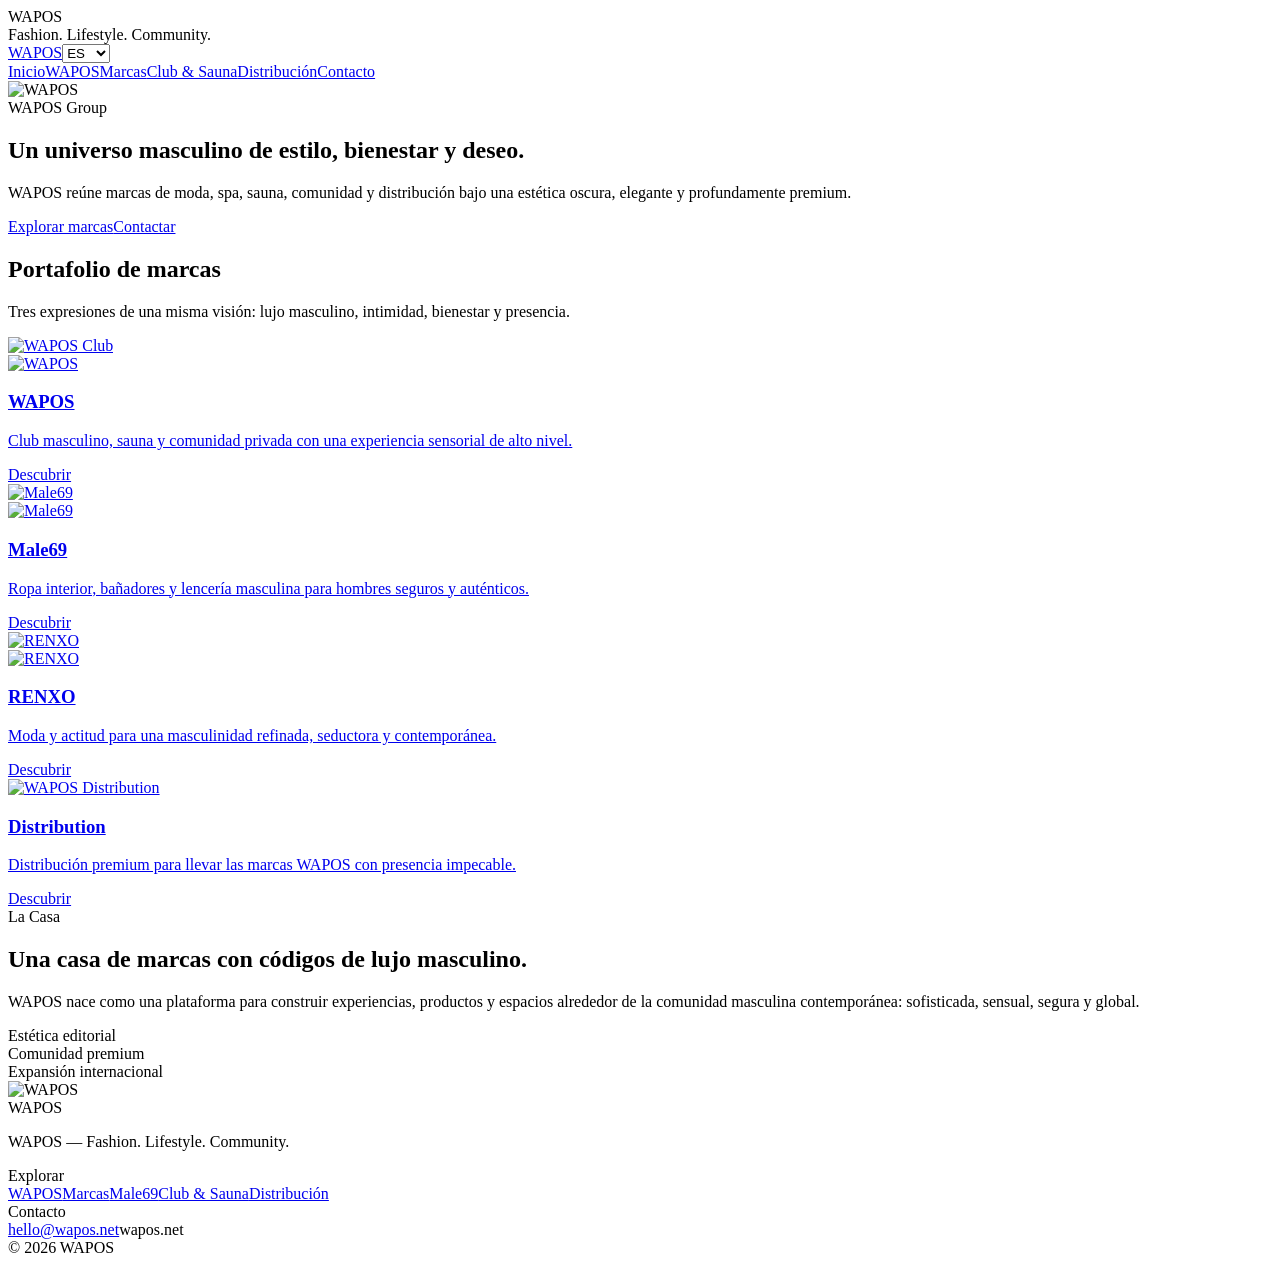
==== index.html @ 2622ca0c "Add files via upload" ====
<!doctype html><html lang="es"><head><meta charset="utf-8"><meta name="viewport" content="width=device-width, initial-scale=1"><title>WAPOS — Fashion. Lifestyle. Community.</title><meta name="description" content="WAPOS — Fashion. Lifestyle. Community."><link rel="preconnect" href="https://fonts.googleapis.com"><link rel="preconnect" href="https://fonts.gstatic.com" crossorigin><link href="https://fonts.googleapis.com/css2?family=Cormorant+Garamond:ital,wght@0,400;0,500;1,400&family=Inter:wght@300;400;500&display=swap" rel="stylesheet"><link rel="stylesheet" href="assets/css/styles.css"></head><body><div class="intro"><div class="intro-box"><div class="intro-mark">WAPOS</div><div class="intro-rule"></div><div class="intro-tag" data-i18n="intro.tag">Fashion. Lifestyle. Community.</div></div></div><header class="site-header"><div class="nav-top"><a class="brand-link" href="index.html">WAPOS</a><select class="lang-select" data-language-select aria-label="Idioma"><option value="es">ES</option><option value="en">EN</option><option value="pt">PT</option><option value="fr">FR</option><option value="de">DE</option><option value="it">IT</option><option value="zh">中文</option></select></div><nav class="nav-links"><a data-i18n="nav.home" href="index.html">Inicio</a><a data-i18n="nav.about" href="about.html">WAPOS</a><a data-i18n="nav.brands" href="brands.html">Marcas</a><a data-i18n="nav.club" href="club.html">Club &amp; Sauna</a><a data-i18n="nav.distribution" href="distribution.html">Distribución</a><a data-i18n="nav.contact" href="contact.html">Contacto</a></nav></header><main><section class="hero"><img class="hero-bg" src="assets/images/heroes/home.jpg" alt="WAPOS"><div class="hero-content"><div class="eyebrow">WAPOS Group</div><h1 data-i18n="hero.title">Un universo masculino de estilo, bienestar y deseo.</h1><p data-i18n="hero.text">WAPOS reúne marcas de moda, spa, sauna, comunidad y distribución bajo una estética oscura, elegante y profundamente premium.</p><div class="button-row"><a class="btn" href="brands.html" data-i18n="cta.explore">Explorar marcas</a><a class="btn ghost" href="contact.html" data-i18n="cta.contact">Contactar</a></div></div><div class="scroll-cue" aria-hidden="true"></div></section><section class="reveal"><div class="container"><div class="section-head"><div class="orn"><span></span></div><h2 data-i18n="home.brands.title">Portafolio de marcas</h2><p data-i18n="home.brands.text">Tres expresiones de una misma visión: lujo masculino, intimidad, bienestar y presencia.</p></div><div class="cards"><a class="card" href="club.html"><div class="frame"><img class="image" src="assets/images/heroes/club.jpg" alt="WAPOS Club"></div><div class="card-body"><img class="card-logo" src="assets/images/logos/wapos-logo-crop.png" alt="WAPOS"><h3>WAPOS</h3><p data-i18n="brand.wapos">Club masculino, sauna y comunidad privada con una experiencia sensorial de alto nivel.</p><span class="card-cta" data-i18n="cta.discover">Descubrir</span></div></a><a class="card" href="male69.html"><div class="frame"><img class="image" src="assets/images/heroes/male69.jpg" alt="Male69"></div><div class="card-body"><img class="card-logo" src="assets/images/logos/male69-logo.png" alt="Male69"><h3>Male69</h3><p data-i18n="brand.male69">Ropa interior, bañadores y lencería masculina para hombres seguros y auténticos.</p><span class="card-cta" data-i18n="cta.discover">Descubrir</span></div></a><a class="card" href="brands.html#renxo"><div class="frame"><img class="image" src="assets/images/heroes/renxo.jpg" alt="RENXO"></div><div class="card-body"><img class="card-logo" src="assets/images/logos/renxo-logo.png" alt="RENXO"><h3>RENXO</h3><p data-i18n="brand.renxo">Moda y actitud para una masculinidad refinada, seductora y contemporánea.</p><span class="card-cta" data-i18n="cta.discover">Descubrir</span></div></a><a class="card" href="distribution.html"><div class="frame"><img class="image" src="assets/images/heroes/distribution.jpg" alt="WAPOS Distribution"></div><div class="card-body"><h3>Distribution</h3><p data-i18n="brand.distribution">Distribución premium para llevar las marcas WAPOS con presencia impecable.</p><span class="card-cta" data-i18n="cta.discover">Descubrir</span></div></a></div></div></section><section class="reveal"><div class="container split"><div class="panel"><div class="eyebrow">La Casa</div><h2 data-i18n="about.title">Una casa de marcas con códigos de lujo masculino.</h2><p data-i18n="about.text">WAPOS nace como una plataforma para construir experiencias, productos y espacios alrededor de la comunidad masculina contemporánea: sofisticada, sensual, segura y global.</p><div class="pillars"><div class="pillar" data-i18n="about.pillar1">Estética editorial</div><div class="pillar" data-i18n="about.pillar2">Comunidad premium</div><div class="pillar" data-i18n="about.pillar3">Expansión internacional</div></div></div><img class="feature-img" src="assets/images/heroes/club.jpg" alt="WAPOS"></div></section></main><footer class="footer"><div class="container footer-grid"><div><div class="footer-mark">WAPOS</div><p data-i18n="footer.tag">WAPOS — Fashion. Lifestyle. Community.</p></div><div><div class="footer-col-title" data-i18n="footer.explore">Explorar</div><nav class="footer-nav"><a data-i18n="nav.about" href="about.html">WAPOS</a><a data-i18n="nav.brands" href="brands.html">Marcas</a><a href="male69.html">Male69</a><a data-i18n="nav.club" href="club.html">Club &amp; Sauna</a><a data-i18n="nav.distribution" href="distribution.html">Distribución</a></nav></div><div><div class="footer-col-title" data-i18n="nav.contact">Contacto</div><div class="footer-contact"><a href="mailto:hello@wapos.net">hello@wapos.net</a><span>wapos.net</span></div></div></div><div class="footer-legal">© 2026 WAPOS</div></footer><script src="assets/js/app.js"></script></body></html>
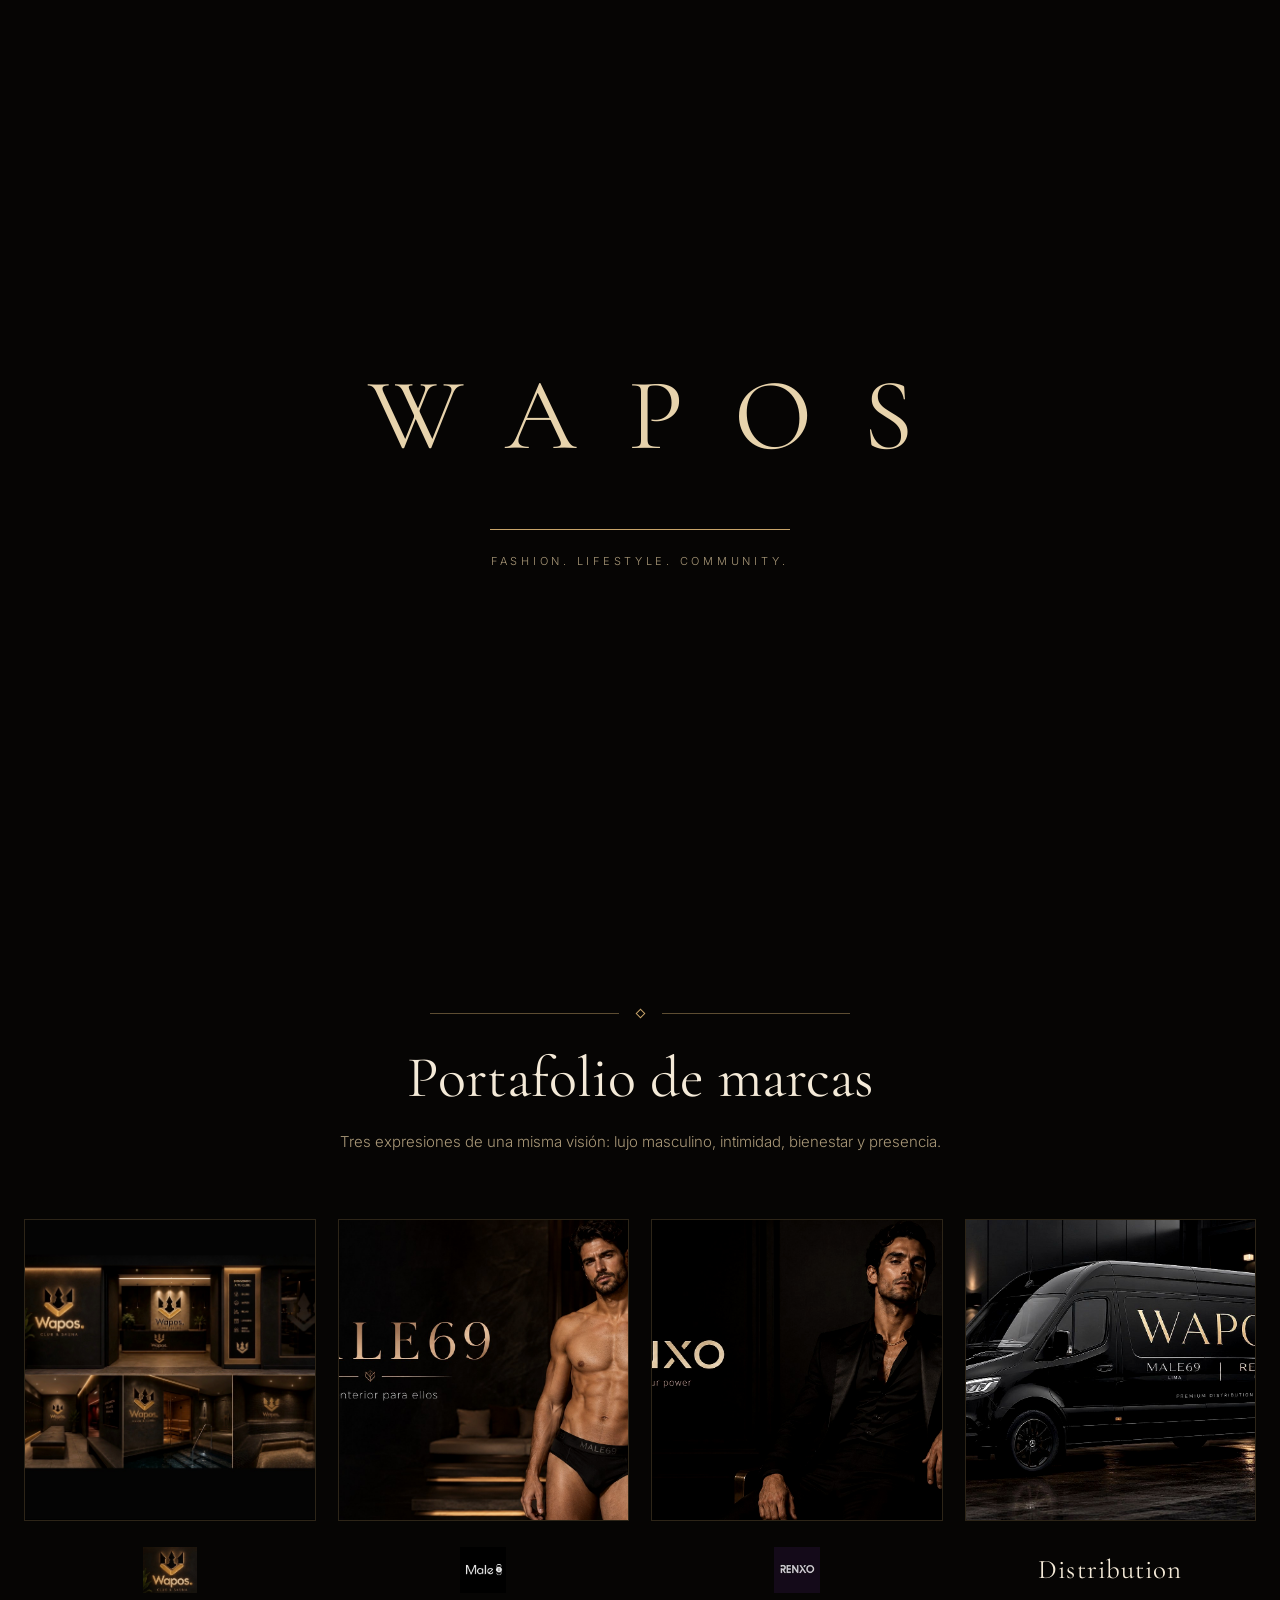
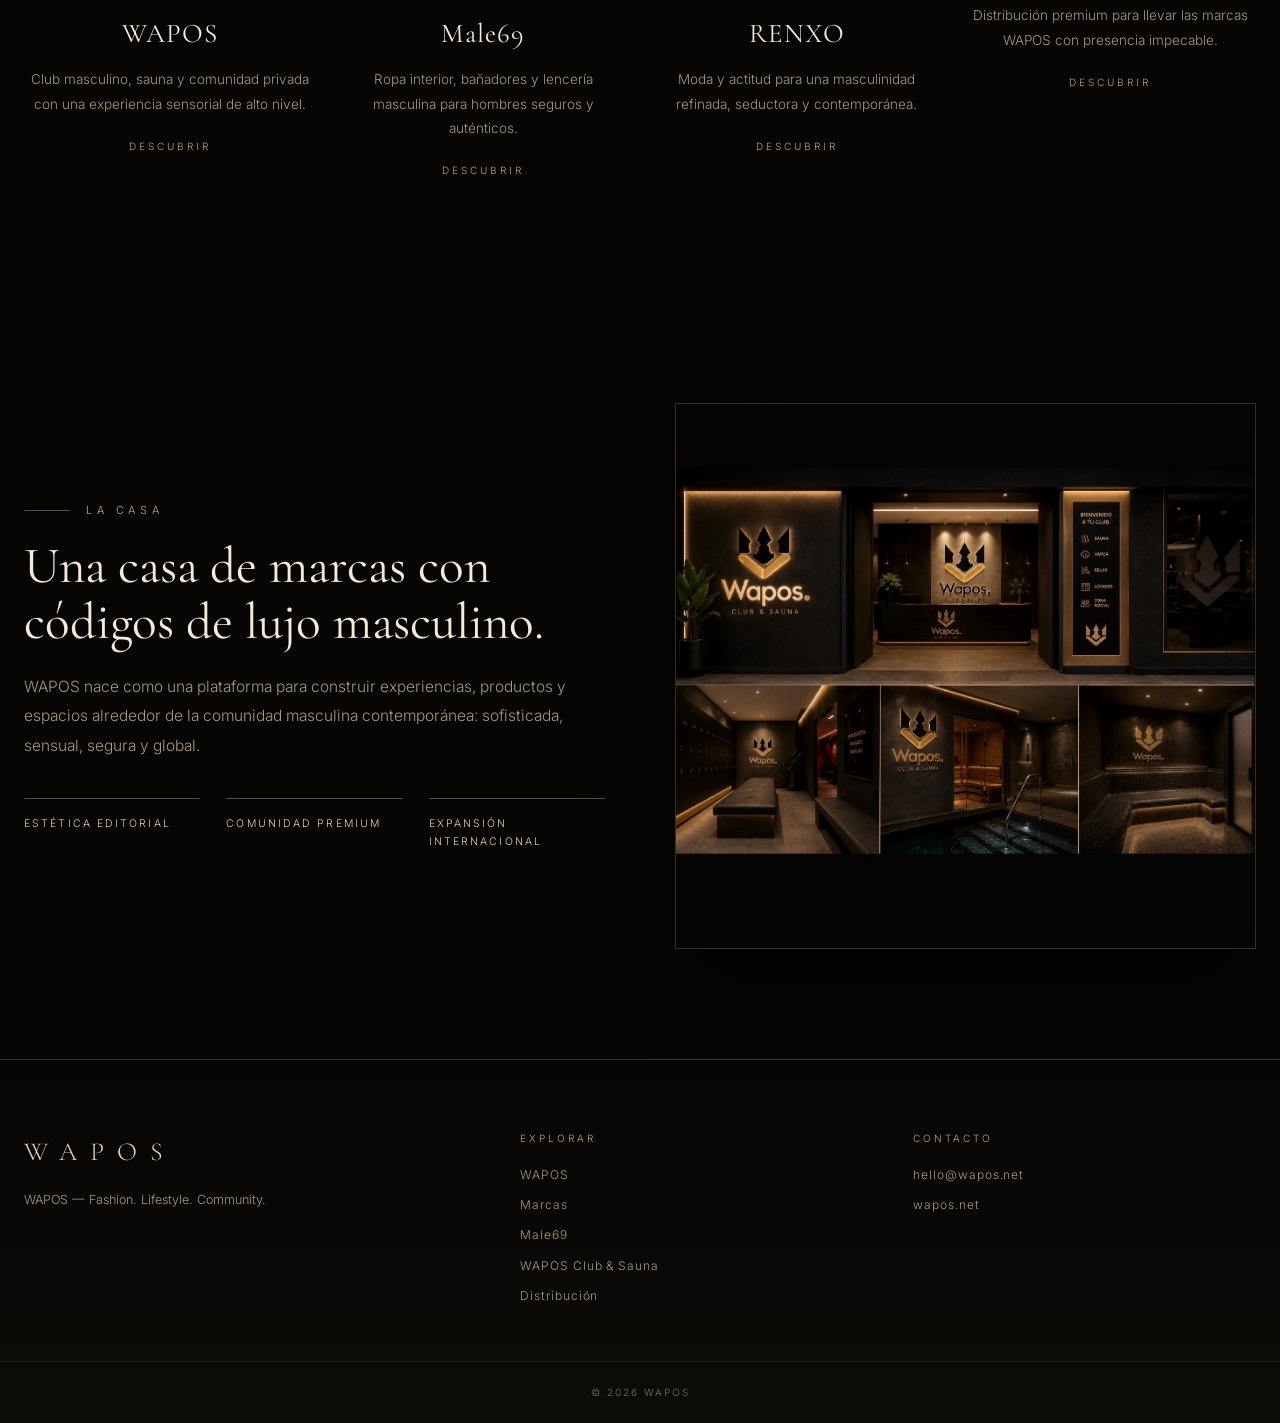
==== commit 1127fece: "refactor: restructure nav, normalize Club & Sauna naming, fix distribution image - Main nav across a" ====
--- a/index.html
+++ b/index.html
@@ -1 +1 @@
-<!doctype html><html lang="es"><head><meta charset="utf-8"><meta name="viewport" content="width=device-width, initial-scale=1"><title>WAPOS — Fashion. Lifestyle. Community.</title><meta name="description" content="WAPOS — Fashion. Lifestyle. Community."><link rel="preconnect" href="https://fonts.googleapis.com"><link rel="preconnect" href="https://fonts.gstatic.com" crossorigin><link href="https://fonts.googleapis.com/css2?family=Cormorant+Garamond:ital,wght@0,400;0,500;1,400&family=Inter:wght@300;400;500&display=swap" rel="stylesheet"><link rel="stylesheet" href="assets/css/styles.css"></head><body><div class="intro"><div class="intro-box"><div class="intro-mark">WAPOS</div><div class="intro-rule"></div><div class="intro-tag" data-i18n="intro.tag">Fashion. Lifestyle. Community.</div></div></div><header class="site-header"><div class="nav-top"><a class="brand-link" href="index.html">WAPOS</a><select class="lang-select" data-language-select aria-label="Idioma"><option value="es">ES</option><option value="en">EN</option><option value="pt">PT</option><option value="fr">FR</option><option value="de">DE</option><option value="it">IT</option><option value="zh">中文</option></select></div><nav class="nav-links"><a data-i18n="nav.home" href="index.html">Inicio</a><a data-i18n="nav.about" href="about.html">WAPOS</a><a data-i18n="nav.brands" href="brands.html">Marcas</a><a data-i18n="nav.club" href="club.html">Club &amp; Sauna</a><a data-i18n="nav.distribution" href="distribution.html">Distribución</a><a data-i18n="nav.contact" href="contact.html">Contacto</a></nav></header><main><section class="hero"><img class="hero-bg" src="assets/images/heroes/home.jpg" alt="WAPOS"><div class="hero-content"><div class="eyebrow">WAPOS Group</div><h1 data-i18n="hero.title">Un universo masculino de estilo, bienestar y deseo.</h1><p data-i18n="hero.text">WAPOS reúne marcas de moda, spa, sauna, comunidad y distribución bajo una estética oscura, elegante y profundamente premium.</p><div class="button-row"><a class="btn" href="brands.html" data-i18n="cta.explore">Explorar marcas</a><a class="btn ghost" href="contact.html" data-i18n="cta.contact">Contactar</a></div></div><div class="scroll-cue" aria-hidden="true"></div></section><section class="reveal"><div class="container"><div class="section-head"><div class="orn"><span></span></div><h2 data-i18n="home.brands.title">Portafolio de marcas</h2><p data-i18n="home.brands.text">Tres expresiones de una misma visión: lujo masculino, intimidad, bienestar y presencia.</p></div><div class="cards"><a class="card" href="club.html"><div class="frame"><img class="image" src="assets/images/heroes/club.jpg" alt="WAPOS Club"></div><div class="card-body"><img class="card-logo" src="assets/images/logos/wapos-logo-crop.png" alt="WAPOS"><h3>WAPOS</h3><p data-i18n="brand.wapos">Club masculino, sauna y comunidad privada con una experiencia sensorial de alto nivel.</p><span class="card-cta" data-i18n="cta.discover">Descubrir</span></div></a><a class="card" href="male69.html"><div class="frame"><img class="image" src="assets/images/heroes/male69.jpg" alt="Male69"></div><div class="card-body"><img class="card-logo" src="assets/images/logos/male69-logo.png" alt="Male69"><h3>Male69</h3><p data-i18n="brand.male69">Ropa interior, bañadores y lencería masculina para hombres seguros y auténticos.</p><span class="card-cta" data-i18n="cta.discover">Descubrir</span></div></a><a class="card" href="brands.html#renxo"><div class="frame"><img class="image" src="assets/images/heroes/renxo.jpg" alt="RENXO"></div><div class="card-body"><img class="card-logo" src="assets/images/logos/renxo-logo.png" alt="RENXO"><h3>RENXO</h3><p data-i18n="brand.renxo">Moda y actitud para una masculinidad refinada, seductora y contemporánea.</p><span class="card-cta" data-i18n="cta.discover">Descubrir</span></div></a><a class="card" href="distribution.html"><div class="frame"><img class="image" src="assets/images/heroes/distribution.jpg" alt="WAPOS Distribution"></div><div class="card-body"><h3>Distribution</h3><p data-i18n="brand.distribution">Distribución premium para llevar las marcas WAPOS con presencia impecable.</p><span class="card-cta" data-i18n="cta.discover">Descubrir</span></div></a></div></div></section><section class="reveal"><div class="container split"><div class="panel"><div class="eyebrow">La Casa</div><h2 data-i18n="about.title">Una casa de marcas con códigos de lujo masculino.</h2><p data-i18n="about.text">WAPOS nace como una plataforma para construir experiencias, productos y espacios alrededor de la comunidad masculina contemporánea: sofisticada, sensual, segura y global.</p><div class="pillars"><div class="pillar" data-i18n="about.pillar1">Estética editorial</div><div class="pillar" data-i18n="about.pillar2">Comunidad premium</div><div class="pillar" data-i18n="about.pillar3">Expansión internacional</div></div></div><img class="feature-img" src="assets/images/heroes/club.jpg" alt="WAPOS"></div></section></main><footer class="footer"><div class="container footer-grid"><div><div class="footer-mark">WAPOS</div><p data-i18n="footer.tag">WAPOS — Fashion. Lifestyle. Community.</p></div><div><div class="footer-col-title" data-i18n="footer.explore">Explorar</div><nav class="footer-nav"><a data-i18n="nav.about" href="about.html">WAPOS</a><a data-i18n="nav.brands" href="brands.html">Marcas</a><a href="male69.html">Male69</a><a data-i18n="nav.club" href="club.html">Club &amp; Sauna</a><a data-i18n="nav.distribution" href="distribution.html">Distribución</a></nav></div><div><div class="footer-col-title" data-i18n="nav.contact">Contacto</div><div class="footer-contact"><a href="mailto:hello@wapos.net">hello@wapos.net</a><span>wapos.net</span></div></div></div><div class="footer-legal">© 2026 WAPOS</div></footer><script src="assets/js/app.js"></script></body></html>+<!doctype html><html lang="es"><head><meta charset="utf-8"><meta name="viewport" content="width=device-width, initial-scale=1"><title>WAPOS — Fashion. Lifestyle. Community.</title><meta name="description" content="WAPOS — Fashion. Lifestyle. Community."><link rel="preconnect" href="https://fonts.googleapis.com"><link rel="preconnect" href="https://fonts.gstatic.com" crossorigin><link href="https://fonts.googleapis.com/css2?family=Cormorant+Garamond:ital,wght@0,400;0,500;1,400&family=Inter:wght@300;400;500&display=swap" rel="stylesheet"><link rel="stylesheet" href="assets/css/styles.css"></head><body><div class="intro"><div class="intro-box"><div class="intro-mark">WAPOS</div><div class="intro-rule"></div><div class="intro-tag" data-i18n="intro.tag">Fashion. Lifestyle. Community.</div></div></div><header class="site-header"><div class="nav-top"><a class="brand-link" href="index.html">WAPOS</a><select class="lang-select" data-language-select aria-label="Idioma"><option value="es">ES</option><option value="en">EN</option><option value="pt">PT</option><option value="fr">FR</option><option value="de">DE</option><option value="it">IT</option><option value="zh">中文</option></select></div><nav class="nav-links"><a data-i18n="nav.home" href="index.html">Inicio</a><a data-i18n="nav.male69" href="male69.html">Male69</a><a data-i18n="nav.renxo" href="brands.html#renxo">RENXO</a><a data-i18n="nav.club" href="club.html">WAPOS Club &amp; Sauna</a><a data-i18n="nav.distribution" href="distribution.html">Distribución</a><a data-i18n="nav.contact" href="contact.html">Contacto</a></nav></header><main><section class="hero"><img class="hero-bg" src="assets/images/heroes/home.jpg" alt="WAPOS"><div class="hero-content"><div class="eyebrow">WAPOS Group</div><h1 data-i18n="hero.title">Un universo masculino de estilo, bienestar y deseo.</h1><p data-i18n="hero.text">WAPOS reúne marcas de moda, spa, sauna, comunidad y distribución bajo una estética oscura, elegante y profundamente premium.</p><div class="button-row"><a class="btn" href="brands.html" data-i18n="cta.explore">Explorar marcas</a><a class="btn ghost" href="contact.html" data-i18n="cta.contact">Contactar</a></div></div><div class="scroll-cue" aria-hidden="true"></div></section><section class="reveal"><div class="container"><div class="section-head"><div class="orn"><span></span></div><h2 data-i18n="home.brands.title">Portafolio de marcas</h2><p data-i18n="home.brands.text">Tres expresiones de una misma visión: lujo masculino, intimidad, bienestar y presencia.</p></div><div class="cards"><a class="card" href="club.html"><div class="frame"><img class="image" src="assets/images/heroes/club.jpg" alt="WAPOS Club"></div><div class="card-body"><img class="card-logo" src="assets/images/logos/wapos-logo-crop.png" alt="WAPOS"><h3>WAPOS</h3><p data-i18n="brand.wapos">Club masculino, sauna y comunidad privada con una experiencia sensorial de alto nivel.</p><span class="card-cta" data-i18n="cta.discover">Descubrir</span></div></a><a class="card" href="male69.html"><div class="frame"><img class="image" src="assets/images/heroes/male69.jpg" alt="Male69"></div><div class="card-body"><img class="card-logo" src="assets/images/logos/male69-logo.png" alt="Male69"><h3>Male69</h3><p data-i18n="brand.male69">Ropa interior, bañadores y lencería masculina para hombres seguros y auténticos.</p><span class="card-cta" data-i18n="cta.discover">Descubrir</span></div></a><a class="card" href="brands.html#renxo"><div class="frame"><img class="image" src="assets/images/heroes/renxo.jpg" alt="RENXO"></div><div class="card-body"><img class="card-logo" src="assets/images/logos/renxo-logo.png" alt="RENXO"><h3>RENXO</h3><p data-i18n="brand.renxo">Moda y actitud para una masculinidad refinada, seductora y contemporánea.</p><span class="card-cta" data-i18n="cta.discover">Descubrir</span></div></a><a class="card" href="distribution.html"><div class="frame"><img class="image" src="assets/images/heroes/distribution.jpg" alt="WAPOS Distribution"></div><div class="card-body"><h3>Distribution</h3><p data-i18n="brand.distribution">Distribución premium para llevar las marcas WAPOS con presencia impecable.</p><span class="card-cta" data-i18n="cta.discover">Descubrir</span></div></a></div></div></section><section class="reveal"><div class="container split"><div class="panel"><div class="eyebrow">La Casa</div><h2 data-i18n="about.title">Una casa de marcas con códigos de lujo masculino.</h2><p data-i18n="about.text">WAPOS nace como una plataforma para construir experiencias, productos y espacios alrededor de la comunidad masculina contemporánea: sofisticada, sensual, segura y global.</p><div class="pillars"><div class="pillar" data-i18n="about.pillar1">Estética editorial</div><div class="pillar" data-i18n="about.pillar2">Comunidad premium</div><div class="pillar" data-i18n="about.pillar3">Expansión internacional</div></div></div><img class="feature-img" src="assets/images/heroes/club.jpg" alt="WAPOS"></div></section></main><footer class="footer"><div class="container footer-grid"><div><div class="footer-mark">WAPOS</div><p data-i18n="footer.tag">WAPOS — Fashion. Lifestyle. Community.</p></div><div><div class="footer-col-title" data-i18n="footer.explore">Explorar</div><nav class="footer-nav"><a data-i18n="nav.about" href="about.html">WAPOS</a><a data-i18n="nav.brands" href="brands.html">Marcas</a><a href="male69.html">Male69</a><a data-i18n="nav.club" href="club.html">WAPOS Club &amp; Sauna</a><a data-i18n="nav.distribution" href="distribution.html">Distribución</a></nav></div><div><div class="footer-col-title" data-i18n="nav.contact">Contacto</div><div class="footer-contact"><a href="mailto:hello@wapos.net">hello@wapos.net</a><span>wapos.net</span></div></div></div><div class="footer-legal">© 2026 WAPOS</div></footer><script src="assets/js/app.js"></script></body></html>
--- a/assets/css/styles.css
+++ b/assets/css/styles.css
@@ -0,0 +1,239 @@
+/* WAPOS — maison editorial system
+   Palette: noir #060504 · ink #100D0A · gold #C7A46A · champagne #E7D3AC · cream #F4EAD8 · muted #A99878 */
+:root{
+  --noir:#060504; --ink:#100d0a; --panel:#14110d;
+  --gold:#c7a46a; --champagne:#e7d3ac; --cream:#f4ead8; --muted:#a99878;
+  --line:rgba(199,164,106,.26); --hair:rgba(199,164,106,.45);
+  --ease:cubic-bezier(.22,.61,.21,1);
+}
+*{box-sizing:border-box}
+html{scroll-behavior:smooth;scroll-padding-top:120px}
+body{margin:0;background:var(--noir);color:var(--cream);
+  font-family:Inter,system-ui,-apple-system,"Segoe UI",Roboto,Arial,sans-serif;
+  font-weight:300;line-height:1.7;font-size:15.5px;
+  -webkit-font-smoothing:antialiased;}
+a{color:inherit;text-decoration:none}
+img{max-width:100%;display:block}
+.serif{font-family:"Cormorant Garamond",Georgia,serif}
+.container{width:min(1240px,calc(100% - 48px));margin-inline:auto}
+
+/* ————— Maison header: centered wordmark, nav beneath ————— */
+.site-header{position:fixed;z-index:60;top:0;left:0;right:0;
+  transition:background .5s var(--ease),border-color .5s var(--ease);
+  border-bottom:1px solid transparent;}
+.site-header.solid{background:rgba(6,5,4,.9);
+  -webkit-backdrop-filter:blur(14px);backdrop-filter:blur(14px);
+  border-bottom-color:rgba(199,164,106,.18);}
+.nav-top{position:relative;display:flex;align-items:center;justify-content:center;
+  padding:22px 28px 10px;}
+.brand-link{font-family:"Cormorant Garamond",Georgia,serif;font-weight:500;
+  font-size:30px;letter-spacing:.5em;margin-right:-.5em;color:var(--champagne);
+  transition:color .3s var(--ease);}
+.brand-link:hover{color:var(--gold)}
+.lang-select{position:absolute;right:28px;top:50%;transform:translateY(-50%);
+  background:transparent url("data:image/svg+xml,%3Csvg xmlns='http://www.w3.org/2000/svg' width='10' height='6' viewBox='0 0 10 6'%3E%3Cpath d='M1 1l4 4 4-4' fill='none' stroke='%23a99878' stroke-width='1.3' stroke-linecap='round' stroke-linejoin='round'/%3E%3C/svg%3E") no-repeat right 10px center;
+  background-size:10px 6px;
+  appearance:none;-webkit-appearance:none;-moz-appearance:none;
+  color:var(--muted);border:1px solid var(--line);
+  padding:7px 26px 7px 10px;letter-spacing:.12em;font-size:11px;cursor:pointer;
+  transition:color .3s var(--ease),border-color .3s var(--ease);}
+.lang-select:hover{color:var(--cream);border-color:var(--hair)}
+.nav-links{display:flex;justify-content:center;gap:34px;flex-wrap:wrap;
+  padding:6px 28px 16px;font-size:10.5px;text-transform:uppercase;
+  letter-spacing:.26em;color:rgba(244,234,216,.72);}
+.nav-links a{position:relative;padding:8px 2px;transition:color .3s var(--ease)}
+.nav-links a::after{content:"";position:absolute;left:50%;right:50%;bottom:0;
+  height:1px;background:var(--gold);transition:left .35s var(--ease),right .35s var(--ease);}
+.nav-links a:hover{color:var(--champagne)}
+.nav-links a:hover::after{left:0;right:0}
+
+/* ————— Hero ————— */
+.hero{position:relative;min-height:100vh;display:grid;place-items:end start;overflow:hidden}
+.hero.sm{min-height:76vh}
+.hero-bg{position:absolute;inset:0;width:100%;height:100%;object-fit:cover;
+  filter:saturate(.88) contrast(1.06) brightness(.94);
+  transform:scale(1.06);animation:heroDrift 14s var(--ease) forwards;}
+@keyframes heroDrift{to{transform:scale(1)}}
+.hero::after{content:"";position:absolute;inset:0;
+  background:linear-gradient(100deg,rgba(6,5,4,.92) 0%,rgba(6,5,4,.55) 40%,rgba(6,5,4,.08) 75%),
+             linear-gradient(to top,rgba(6,5,4,.92),transparent 42%);}
+.hero-content{position:relative;z-index:2;width:min(1240px,calc(100% - 48px));
+  margin-inline:auto;padding:0 0 11vh;}
+.eyebrow{display:flex;align-items:center;gap:16px;text-transform:uppercase;
+  letter-spacing:.42em;font-size:11px;color:var(--gold);margin-bottom:26px;}
+.eyebrow::before{content:"";width:46px;height:1px;background:var(--hair)}
+.hero h1{font-family:"Cormorant Garamond",Georgia,serif;font-weight:400;
+  font-size:clamp(46px,7.2vw,104px);line-height:1.08;letter-spacing:.005em;
+  margin:0 0 26px;max-width:820px;color:var(--cream);text-wrap:balance;}
+.hero p{font-size:16.5px;font-weight:300;color:rgba(244,234,216,.75);
+  max-width:560px;margin:0 0 38px;line-height:1.85;}
+.button-row{display:flex;gap:16px;flex-wrap:wrap}
+.btn{display:inline-flex;align-items:center;gap:10px;padding:15px 30px;
+  border:1px solid var(--gold);text-transform:uppercase;letter-spacing:.24em;
+  font-size:10.5px;font-weight:400;color:var(--champagne);background:transparent;
+  transition:background .35s var(--ease),color .35s var(--ease);cursor:pointer;}
+.btn:hover{background:var(--gold);color:var(--noir)}
+.btn.ghost{border-color:rgba(244,234,216,.28);color:rgba(244,234,216,.85)}
+.btn.ghost:hover{background:rgba(244,234,216,.94);border-color:transparent;color:var(--noir)}
+.scroll-cue{position:absolute;left:50%;bottom:26px;transform:translateX(-50%);
+  width:1px;height:52px;overflow:hidden;z-index:2;}
+.scroll-cue::before{content:"";position:absolute;left:0;top:-100%;width:1px;height:100%;
+  background:linear-gradient(to bottom,transparent,var(--gold));
+  animation:cue 2.4s var(--ease) infinite;}
+@keyframes cue{60%{top:100%}100%{top:100%}}
+
+/* ————— Ornament divider (signature) ————— */
+.orn{display:flex;align-items:center;justify-content:center;gap:18px;
+  margin:0 auto;width:min(420px,70%);}
+.orn::before,.orn::after{content:"";flex:1;height:1px;background:var(--hair)}
+.orn span{width:7px;height:7px;transform:rotate(45deg);
+  border:1px solid var(--gold);background:transparent;}
+
+/* ————— Sections ————— */
+section{padding:110px 0}
+.section-head{text-align:center;max-width:720px;margin:0 auto 64px;}
+.section-head .orn{margin-bottom:30px}
+.section-head h2{font-family:"Cormorant Garamond",Georgia,serif;font-weight:400;
+  font-size:clamp(34px,4.6vw,58px);line-height:1.08;margin:0 0 18px;text-wrap:balance;}
+.section-head p{color:var(--muted);margin:0;font-size:15px;line-height:1.85}
+
+/* ————— Collection cards ————— */
+.cards{display:grid;grid-template-columns:repeat(4,1fr);gap:22px}
+.card{display:flex;flex-direction:column;overflow:hidden;background:transparent;
+  border:none;min-height:0;}
+.card .frame{position:relative;overflow:hidden;border:1px solid rgba(199,164,106,.2);}
+.card .image{height:300px;width:100%;object-fit:cover;
+  filter:saturate(.9) contrast(1.05);
+  transition:transform 1.2s var(--ease),filter .6s var(--ease);}
+.card:hover .image{transform:scale(1.05);filter:saturate(1) contrast(1.08)}
+.card-body{padding:26px 6px 0;text-align:center}
+.card-logo{max-height:46px;width:auto;margin:0 auto 18px;object-fit:contain;
+  opacity:.92;}
+.card h3{font-family:"Cormorant Garamond",Georgia,serif;font-weight:400;
+  font-size:27px;margin:0 0 10px;letter-spacing:.04em;}
+.card p{color:var(--muted);margin:0 0 16px;font-size:13.5px;line-height:1.8}
+.card .card-cta{display:inline-block;text-transform:uppercase;font-size:10px;
+  letter-spacing:.3em;color:var(--gold);border-bottom:1px solid transparent;
+  padding-bottom:3px;transition:border-color .3s var(--ease);}
+.card:hover .card-cta{border-bottom-color:var(--gold)}
+
+/* ————— Editorial split ————— */
+.split{display:grid;grid-template-columns:1fr 1fr;gap:70px;align-items:center}
+.panel{padding:0}
+.panel .eyebrow{margin-bottom:20px}
+.panel h2{font-family:"Cormorant Garamond",Georgia,serif;font-size:clamp(34px,4vw,52px);
+  line-height:1.08;margin:0 0 22px;font-weight:400;text-wrap:balance;}
+.panel p{color:var(--muted);line-height:1.9}
+.pillars{display:grid;grid-template-columns:repeat(3,1fr);gap:26px;margin-top:38px}
+.pillar{border-top:1px solid var(--hair);padding-top:16px;text-transform:uppercase;
+  letter-spacing:.2em;font-size:10.5px;color:var(--champagne);line-height:1.7;}
+.feature-img{border:1px solid var(--line);box-shadow:0 40px 90px rgba(0,0,0,.55);
+  filter:saturate(.9) contrast(1.05);}
+
+/* ————— Contact ————— */
+.contact-grid{display:grid;grid-template-columns:1fr 1fr;gap:70px;align-items:start}
+.form{display:grid;gap:14px}
+.form input,.form textarea{width:100%;background:transparent;
+  border:none;border-bottom:1px solid var(--line);padding:16px 2px;
+  color:var(--cream);font:inherit;letter-spacing:.02em;transition:border-color .3s var(--ease);}
+.form input:focus,.form textarea:focus{outline:none;border-bottom-color:var(--gold)}
+.form input:focus-visible,.form textarea:focus-visible{box-shadow:0 1px 0 0 var(--gold)}
+a:focus-visible,button:focus-visible,.lang-select:focus-visible{
+  outline:2px solid var(--gold);outline-offset:3px;}
+.form ::placeholder{color:rgba(169,152,120,.75);text-transform:uppercase;
+  font-size:11px;letter-spacing:.22em;}
+.form textarea{min-height:140px;resize:vertical}
+.form .btn{justify-self:start;margin-top:14px}
+.logo-strip{display:flex;gap:22px;align-items:center;flex-wrap:wrap;margin-top:34px}
+.logo-strip img{max-height:52px;border:1px solid rgba(231,211,172,.08);opacity:.9}
+.contact-email{font-family:"Cormorant Garamond",Georgia,serif;font-size:26px;
+  color:var(--champagne);letter-spacing:.03em;}
+
+/* ————— Footer ————— */
+.footer{border-top:1px solid var(--line);padding:70px 0 0;color:var(--muted);
+  font-size:12.5px;background:linear-gradient(to bottom,transparent,rgba(199,164,106,.04));}
+.footer-grid{display:grid;grid-template-columns:1.3fr 1fr 1fr;gap:50px;
+  padding-bottom:54px;align-items:start;}
+.footer-mark{font-family:"Cormorant Garamond",Georgia,serif;font-size:26px;
+  letter-spacing:.5em;margin-right:-.5em;color:var(--champagne);margin-bottom:14px;}
+.footer-grid p{margin:0;max-width:300px;line-height:1.9}
+.footer-col-title{text-transform:uppercase;letter-spacing:.3em;font-size:10px;
+  color:var(--gold);margin-bottom:18px;}
+.footer-nav{display:grid;gap:10px;font-size:12px;letter-spacing:.08em;}
+.footer-nav a{transition:color .3s var(--ease)}
+.footer-nav a:hover{color:var(--champagne)}
+.footer-contact{display:grid;gap:10px;font-size:12px;letter-spacing:.08em;}
+.footer-contact a{transition:color .3s var(--ease)}
+.footer-contact a:hover{color:var(--champagne)}
+.footer-legal{border-top:1px solid rgba(199,164,106,.14);padding:22px 0;
+  text-align:center;letter-spacing:.2em;font-size:10px;text-transform:uppercase;
+  color:rgba(169,152,120,.7);}
+
+/* ————— Intro ————— */
+.intro{position:fixed;z-index:100;inset:0;background:var(--noir);display:grid;
+  place-items:center;transition:opacity .9s var(--ease),visibility .9s;}
+.intro.hide{opacity:0;visibility:hidden}
+.intro-box{text-align:center}
+.intro-mark{font-family:"Cormorant Garamond",Georgia,serif;font-weight:400;
+  font-size:clamp(46px,8vw,102px);letter-spacing:.5em;margin-right:-.5em;
+  color:var(--champagne);opacity:0;animation:introIn 1.4s var(--ease) .2s forwards;}
+.intro-rule{width:0;height:1px;background:var(--gold);margin:26px auto 22px;
+  animation:ruleIn 1.1s var(--ease) 1s forwards;}
+.intro-tag{letter-spacing:.34em;text-transform:uppercase;color:var(--muted);
+  font-size:11px;opacity:0;animation:introIn 1.2s var(--ease) 1.3s forwards;}
+@keyframes introIn{to{opacity:1}}
+@keyframes ruleIn{to{width:min(300px,60vw)}}
+
+/* ————— Reveal on scroll ————— */
+.reveal{opacity:0;transform:translateY(26px);
+  transition:opacity 1s var(--ease),transform 1s var(--ease);}
+.reveal.in{opacity:1;transform:none}
+.reveal.tight{padding-top:0}
+
+@media (prefers-reduced-motion:reduce){
+  *,*::before,*::after{animation:none!important;transition:none!important}
+  .reveal{opacity:1;transform:none}
+  .hero-bg{transform:none}
+}
+
+/* ————— Responsive ————— */
+@media (max-width:960px){
+  section{padding:80px 0}
+  .nav-top{padding:16px 18px 6px}
+  .brand-link{font-size:23px}
+  .lang-select{right:18px}
+  .nav-links{gap:16px;padding:4px 14px 12px;font-size:9.5px;letter-spacing:.2em}
+  .hero{min-height:88vh}
+  .hero-content{padding-bottom:14vh}
+  .hero h1{font-size:clamp(40px,10vw,56px)}
+  .hero p{font-size:15px}
+  .cards{grid-template-columns:1fr 1fr}
+  .split,.contact-grid{grid-template-columns:1fr;gap:44px}
+  .footer-grid{grid-template-columns:1fr;gap:36px}
+  .footer-grid p{max-width:none}
+  .pillars{grid-template-columns:1fr 1fr}
+}
+@media (max-width:600px){
+  .cards{grid-template-columns:1fr}
+  .card .image{height:260px}
+  .pillars{grid-template-columns:1fr}
+}
+
+/* ————— Male69 video & social ————— */
+.video-grid{display:grid;grid-template-columns:repeat(2,minmax(0,360px));gap:34px;justify-content:center;}
+.video-frame{position:relative;border:1px solid var(--line);background:var(--ink);
+  aspect-ratio:9/16.4;overflow:hidden;}
+.video-frame iframe{position:absolute;inset:0;width:100%;height:100%;border:0;}
+.social-row{display:flex;justify-content:center;gap:0;flex-wrap:wrap;margin-top:26px;}
+.social-link{display:flex;flex-direction:column;align-items:center;gap:8px;
+  padding:26px 44px;border-left:1px solid var(--line);transition:background .35s var(--ease);}
+.social-link:first-child{border-left:none}
+.social-link:hover{background:rgba(199,164,106,.06)}
+.social-link .net{text-transform:uppercase;letter-spacing:.32em;font-size:10.5px;color:var(--gold);}
+.social-link .handle{font-family:"Cormorant Garamond",Georgia,serif;font-size:21px;color:var(--cream);letter-spacing:.03em;}
+@media (max-width:760px){
+  .video-grid{grid-template-columns:minmax(0,340px)}
+  .social-row{flex-direction:column;align-items:stretch}
+  .social-link{border-left:none;border-top:1px solid var(--line);padding:20px}
+  .social-link:first-child{border-top:none}
+}
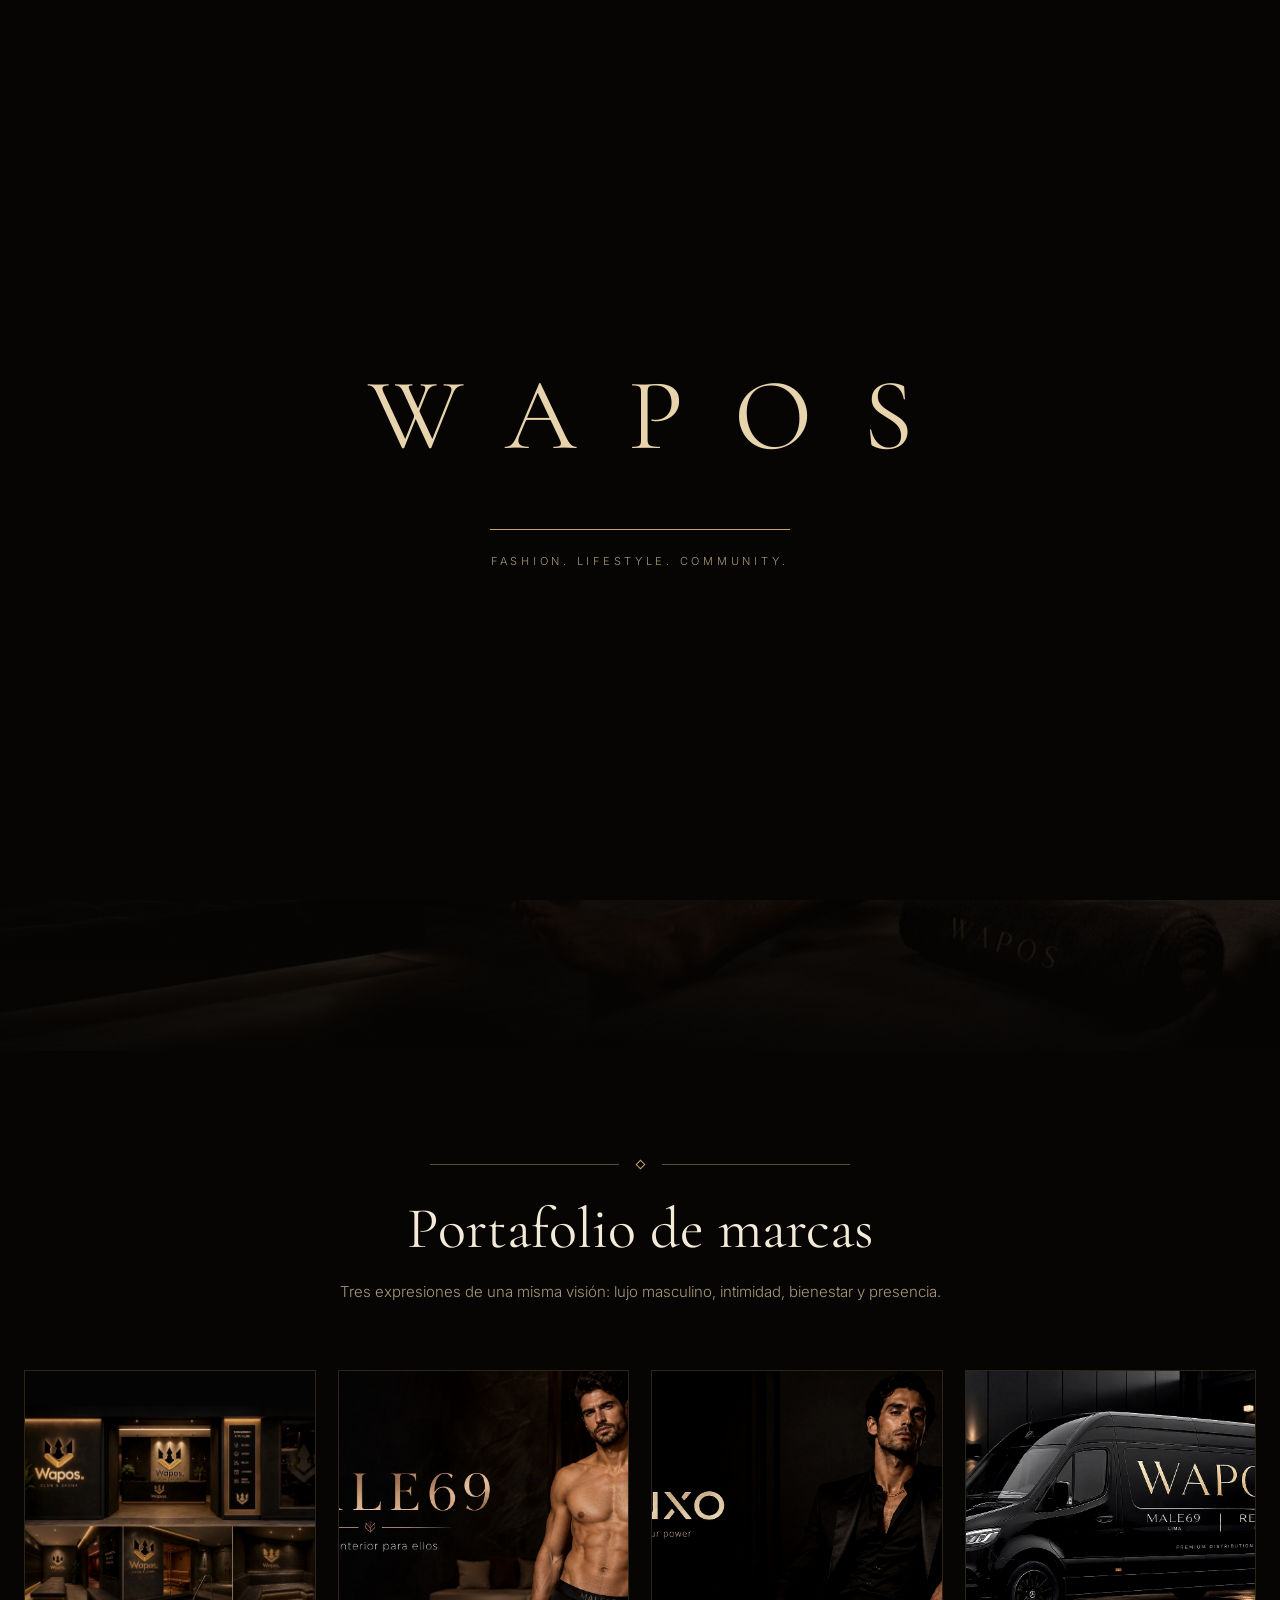
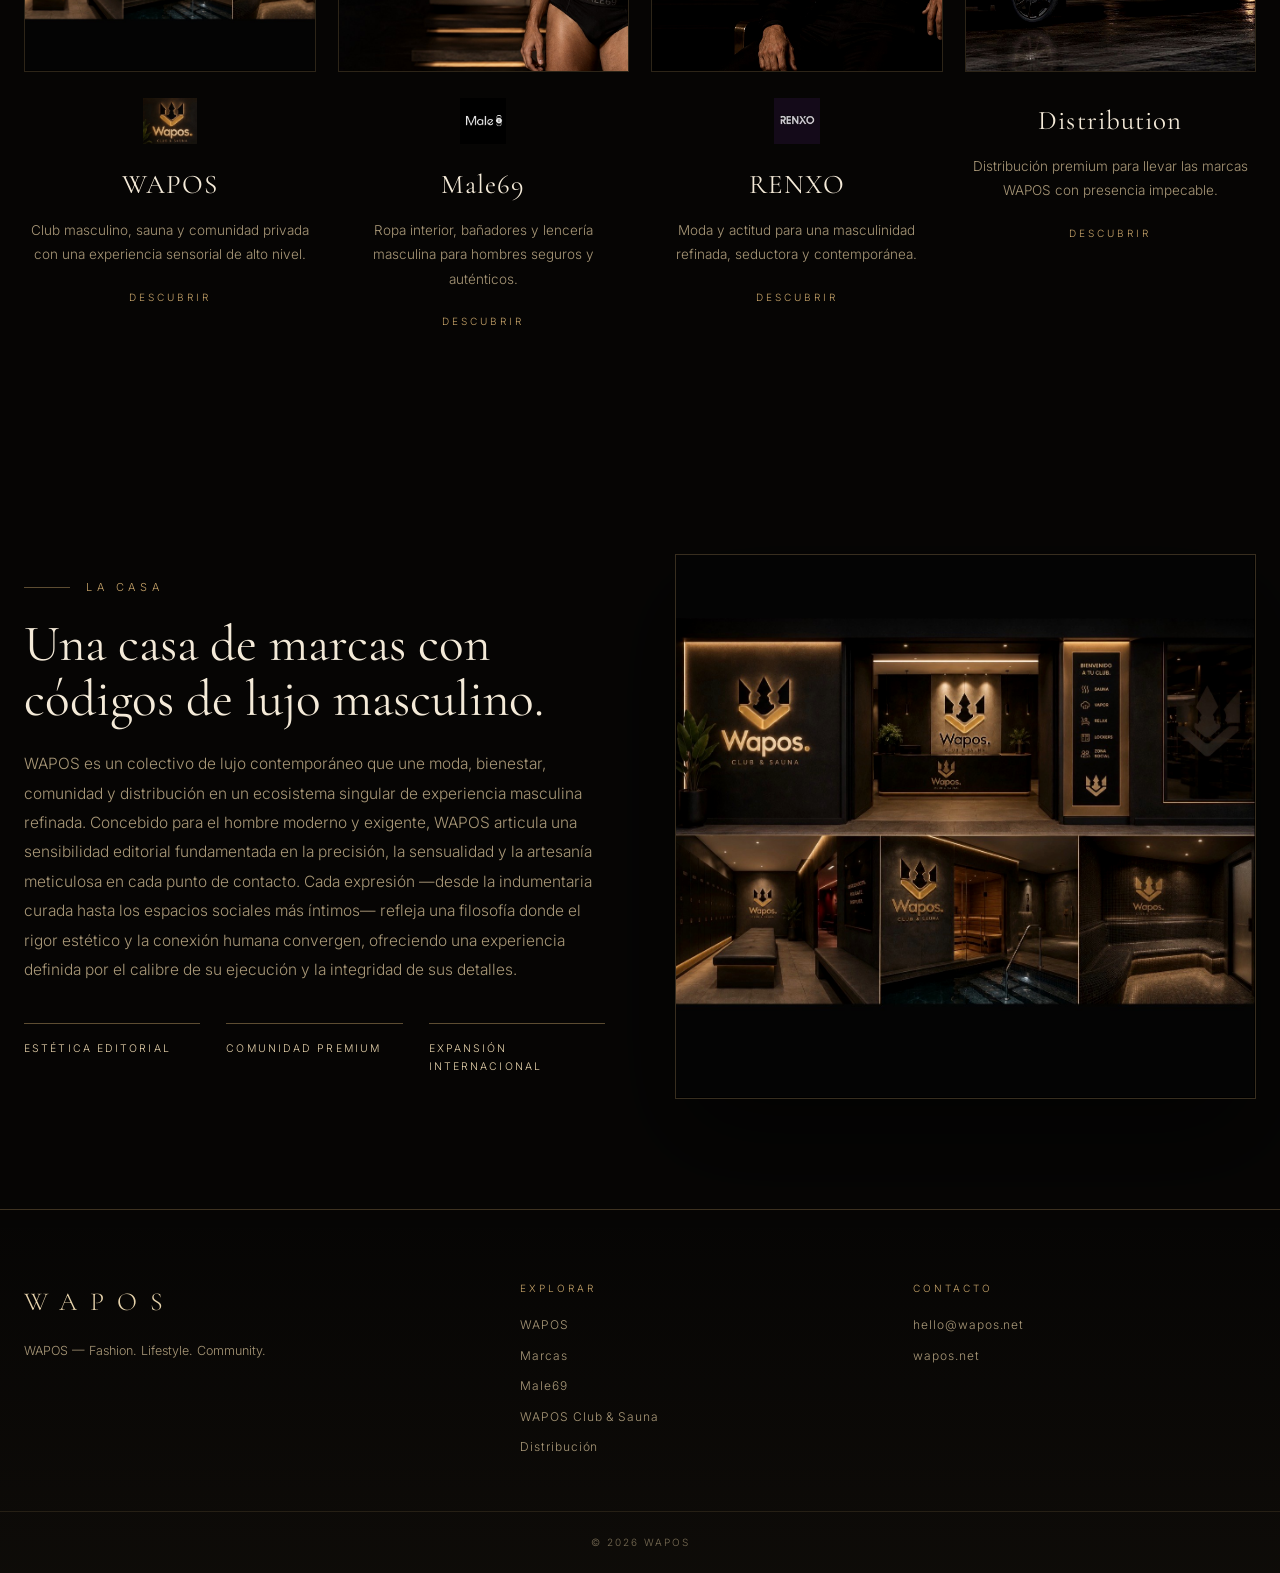
==== commit ae465468: "content: update brand statement to premium positioning across all pages and languages Replace hero.t" ====
--- a/index.html
+++ b/index.html
@@ -1 +1 @@
-<!doctype html><html lang="es"><head><meta charset="utf-8"><meta name="viewport" content="width=device-width, initial-scale=1"><title>WAPOS — Fashion. Lifestyle. Community.</title><meta name="description" content="WAPOS — Fashion. Lifestyle. Community."><link rel="preconnect" href="https://fonts.googleapis.com"><link rel="preconnect" href="https://fonts.gstatic.com" crossorigin><link href="https://fonts.googleapis.com/css2?family=Cormorant+Garamond:ital,wght@0,400;0,500;1,400&family=Inter:wght@300;400;500&display=swap" rel="stylesheet"><link rel="stylesheet" href="assets/css/styles.css"></head><body><div class="intro"><div class="intro-box"><div class="intro-mark">WAPOS</div><div class="intro-rule"></div><div class="intro-tag" data-i18n="intro.tag">Fashion. Lifestyle. Community.</div></div></div><header class="site-header"><div class="nav-top"><a class="brand-link" href="index.html">WAPOS</a><select class="lang-select" data-language-select aria-label="Idioma"><option value="es">ES</option><option value="en">EN</option><option value="pt">PT</option><option value="fr">FR</option><option value="de">DE</option><option value="it">IT</option><option value="zh">中文</option></select></div><nav class="nav-links"><a data-i18n="nav.home" href="index.html">Inicio</a><a data-i18n="nav.male69" href="male69.html">Male69</a><a data-i18n="nav.renxo" href="brands.html#renxo">RENXO</a><a data-i18n="nav.club" href="club.html">WAPOS Club &amp; Sauna</a><a data-i18n="nav.distribution" href="distribution.html">Distribución</a><a data-i18n="nav.contact" href="contact.html">Contacto</a></nav></header><main><section class="hero"><img class="hero-bg" src="assets/images/heroes/home.jpg" alt="WAPOS"><div class="hero-content"><div class="eyebrow">WAPOS Group</div><h1 data-i18n="hero.title">Un universo masculino de estilo, bienestar y deseo.</h1><p data-i18n="hero.text">WAPOS reúne marcas de moda, spa, sauna, comunidad y distribución bajo una estética oscura, elegante y profundamente premium.</p><div class="button-row"><a class="btn" href="brands.html" data-i18n="cta.explore">Explorar marcas</a><a class="btn ghost" href="contact.html" data-i18n="cta.contact">Contactar</a></div></div><div class="scroll-cue" aria-hidden="true"></div></section><section class="reveal"><div class="container"><div class="section-head"><div class="orn"><span></span></div><h2 data-i18n="home.brands.title">Portafolio de marcas</h2><p data-i18n="home.brands.text">Tres expresiones de una misma visión: lujo masculino, intimidad, bienestar y presencia.</p></div><div class="cards"><a class="card" href="club.html"><div class="frame"><img class="image" src="assets/images/heroes/club.jpg" alt="WAPOS Club"></div><div class="card-body"><img class="card-logo" src="assets/images/logos/wapos-logo-crop.png" alt="WAPOS"><h3>WAPOS</h3><p data-i18n="brand.wapos">Club masculino, sauna y comunidad privada con una experiencia sensorial de alto nivel.</p><span class="card-cta" data-i18n="cta.discover">Descubrir</span></div></a><a class="card" href="male69.html"><div class="frame"><img class="image" src="assets/images/heroes/male69.jpg" alt="Male69"></div><div class="card-body"><img class="card-logo" src="assets/images/logos/male69-logo.png" alt="Male69"><h3>Male69</h3><p data-i18n="brand.male69">Ropa interior, bañadores y lencería masculina para hombres seguros y auténticos.</p><span class="card-cta" data-i18n="cta.discover">Descubrir</span></div></a><a class="card" href="brands.html#renxo"><div class="frame"><img class="image" src="assets/images/heroes/renxo.jpg" alt="RENXO"></div><div class="card-body"><img class="card-logo" src="assets/images/logos/renxo-logo.png" alt="RENXO"><h3>RENXO</h3><p data-i18n="brand.renxo">Moda y actitud para una masculinidad refinada, seductora y contemporánea.</p><span class="card-cta" data-i18n="cta.discover">Descubrir</span></div></a><a class="card" href="distribution.html"><div class="frame"><img class="image" src="assets/images/heroes/distribution.jpg" alt="WAPOS Distribution"></div><div class="card-body"><h3>Distribution</h3><p data-i18n="brand.distribution">Distribución premium para llevar las marcas WAPOS con presencia impecable.</p><span class="card-cta" data-i18n="cta.discover">Descubrir</span></div></a></div></div></section><section class="reveal"><div class="container split"><div class="panel"><div class="eyebrow">La Casa</div><h2 data-i18n="about.title">Una casa de marcas con códigos de lujo masculino.</h2><p data-i18n="about.text">WAPOS nace como una plataforma para construir experiencias, productos y espacios alrededor de la comunidad masculina contemporánea: sofisticada, sensual, segura y global.</p><div class="pillars"><div class="pillar" data-i18n="about.pillar1">Estética editorial</div><div class="pillar" data-i18n="about.pillar2">Comunidad premium</div><div class="pillar" data-i18n="about.pillar3">Expansión internacional</div></div></div><img class="feature-img" src="assets/images/heroes/club.jpg" alt="WAPOS"></div></section></main><footer class="footer"><div class="container footer-grid"><div><div class="footer-mark">WAPOS</div><p data-i18n="footer.tag">WAPOS — Fashion. Lifestyle. Community.</p></div><div><div class="footer-col-title" data-i18n="footer.explore">Explorar</div><nav class="footer-nav"><a data-i18n="nav.about" href="about.html">WAPOS</a><a data-i18n="nav.brands" href="brands.html">Marcas</a><a href="male69.html">Male69</a><a data-i18n="nav.club" href="club.html">WAPOS Club &amp; Sauna</a><a data-i18n="nav.distribution" href="distribution.html">Distribución</a></nav></div><div><div class="footer-col-title" data-i18n="nav.contact">Contacto</div><div class="footer-contact"><a href="mailto:hello@wapos.net">hello@wapos.net</a><span>wapos.net</span></div></div></div><div class="footer-legal">© 2026 WAPOS</div></footer><script src="assets/js/app.js"></script></body></html>+<!doctype html><html lang="es"><head><meta charset="utf-8"><meta name="viewport" content="width=device-width, initial-scale=1"><title>WAPOS — Fashion. Lifestyle. Community.</title><meta name="description" content="WAPOS — Fashion. Lifestyle. Community."><link rel="preconnect" href="https://fonts.googleapis.com"><link rel="preconnect" href="https://fonts.gstatic.com" crossorigin><link href="https://fonts.googleapis.com/css2?family=Cormorant+Garamond:ital,wght@0,400;0,500;1,400&family=Inter:wght@300;400;500&display=swap" rel="stylesheet"><link rel="stylesheet" href="assets/css/styles.css"></head><body><div class="intro"><div class="intro-box"><div class="intro-mark">WAPOS</div><div class="intro-rule"></div><div class="intro-tag" data-i18n="intro.tag">Fashion. Lifestyle. Community.</div></div></div><header class="site-header"><div class="nav-top"><a class="brand-link" href="index.html">WAPOS</a><select class="lang-select" data-language-select aria-label="Idioma"><option value="es">ES</option><option value="en">EN</option><option value="pt">PT</option><option value="fr">FR</option><option value="de">DE</option><option value="it">IT</option><option value="zh">中文</option></select></div><nav class="nav-links"><a data-i18n="nav.home" href="index.html">Inicio</a><a data-i18n="nav.male69" href="male69.html">Male69</a><a data-i18n="nav.renxo" href="brands.html#renxo">RENXO</a><a data-i18n="nav.club" href="club.html">WAPOS Club &amp; Sauna</a><a data-i18n="nav.distribution" href="distribution.html">Distribución</a><a data-i18n="nav.contact" href="contact.html">Contacto</a></nav></header><main><section class="hero"><img class="hero-bg" src="assets/images/heroes/home.jpg" alt="WAPOS"><div class="hero-content"><div class="eyebrow">WAPOS Group</div><h1 data-i18n="hero.title">Un universo masculino de estilo, bienestar y deseo.</h1><p data-i18n="hero.text">WAPOS es un colectivo de lujo contemporáneo que une moda, bienestar, comunidad y distribución en un ecosistema singular de experiencia masculina refinada. Concebido para el hombre moderno y exigente, WAPOS articula una sensibilidad editorial fundamentada en la precisión, la sensualidad y la artesanía meticulosa en cada punto de contacto. Cada expresión —desde la indumentaria curada hasta los espacios sociales más íntimos— refleja una filosofía donde el rigor estético y la conexión humana convergen, ofreciendo una experiencia definida por el calibre de su ejecución y la integridad de sus detalles.</p><div class="button-row"><a class="btn" href="brands.html" data-i18n="cta.explore">Explorar marcas</a><a class="btn ghost" href="contact.html" data-i18n="cta.contact">Contactar</a></div></div><div class="scroll-cue" aria-hidden="true"></div></section><section class="reveal"><div class="container"><div class="section-head"><div class="orn"><span></span></div><h2 data-i18n="home.brands.title">Portafolio de marcas</h2><p data-i18n="home.brands.text">Tres expresiones de una misma visión: lujo masculino, intimidad, bienestar y presencia.</p></div><div class="cards"><a class="card" href="club.html"><div class="frame"><img class="image" src="assets/images/heroes/club.jpg" alt="WAPOS Club"></div><div class="card-body"><img class="card-logo" src="assets/images/logos/wapos-logo-crop.png" alt="WAPOS"><h3>WAPOS</h3><p data-i18n="brand.wapos">Club masculino, sauna y comunidad privada con una experiencia sensorial de alto nivel.</p><span class="card-cta" data-i18n="cta.discover">Descubrir</span></div></a><a class="card" href="male69.html"><div class="frame"><img class="image" src="assets/images/heroes/male69.jpg" alt="Male69"></div><div class="card-body"><img class="card-logo" src="assets/images/logos/male69-logo.png" alt="Male69"><h3>Male69</h3><p data-i18n="brand.male69">Ropa interior, bañadores y lencería masculina para hombres seguros y auténticos.</p><span class="card-cta" data-i18n="cta.discover">Descubrir</span></div></a><a class="card" href="brands.html#renxo"><div class="frame"><img class="image" src="assets/images/heroes/renxo.jpg" alt="RENXO"></div><div class="card-body"><img class="card-logo" src="assets/images/logos/renxo-logo.png" alt="RENXO"><h3>RENXO</h3><p data-i18n="brand.renxo">Moda y actitud para una masculinidad refinada, seductora y contemporánea.</p><span class="card-cta" data-i18n="cta.discover">Descubrir</span></div></a><a class="card" href="distribution.html"><div class="frame"><img class="image" src="assets/images/heroes/distribution.jpg" alt="WAPOS Distribution"></div><div class="card-body"><h3>Distribution</h3><p data-i18n="brand.distribution">Distribución premium para llevar las marcas WAPOS con presencia impecable.</p><span class="card-cta" data-i18n="cta.discover">Descubrir</span></div></a></div></div></section><section class="reveal"><div class="container split"><div class="panel"><div class="eyebrow">La Casa</div><h2 data-i18n="about.title">Una casa de marcas con códigos de lujo masculino.</h2><p data-i18n="about.text">WAPOS es un colectivo de lujo contemporáneo que une moda, bienestar, comunidad y distribución en un ecosistema singular de experiencia masculina refinada. Concebido para el hombre moderno y exigente, WAPOS articula una sensibilidad editorial fundamentada en la precisión, la sensualidad y la artesanía meticulosa en cada punto de contacto. Cada expresión —desde la indumentaria curada hasta los espacios sociales más íntimos— refleja una filosofía donde el rigor estético y la conexión humana convergen, ofreciendo una experiencia definida por el calibre de su ejecución y la integridad de sus detalles.</p><div class="pillars"><div class="pillar" data-i18n="about.pillar1">Estética editorial</div><div class="pillar" data-i18n="about.pillar2">Comunidad premium</div><div class="pillar" data-i18n="about.pillar3">Expansión internacional</div></div></div><img class="feature-img" src="assets/images/heroes/club.jpg" alt="WAPOS"></div></section></main><footer class="footer"><div class="container footer-grid"><div><div class="footer-mark">WAPOS</div><p data-i18n="footer.tag">WAPOS — Fashion. Lifestyle. Community.</p></div><div><div class="footer-col-title" data-i18n="footer.explore">Explorar</div><nav class="footer-nav"><a data-i18n="nav.about" href="about.html">WAPOS</a><a data-i18n="nav.brands" href="brands.html">Marcas</a><a href="male69.html">Male69</a><a data-i18n="nav.club" href="club.html">WAPOS Club &amp; Sauna</a><a data-i18n="nav.distribution" href="distribution.html">Distribución</a></nav></div><div><div class="footer-col-title" data-i18n="nav.contact">Contacto</div><div class="footer-contact"><a href="mailto:hello@wapos.net">hello@wapos.net</a><span>wapos.net</span></div></div></div><div class="footer-legal">© 2026 WAPOS</div></footer><script src="assets/js/app.js"></script></body></html>
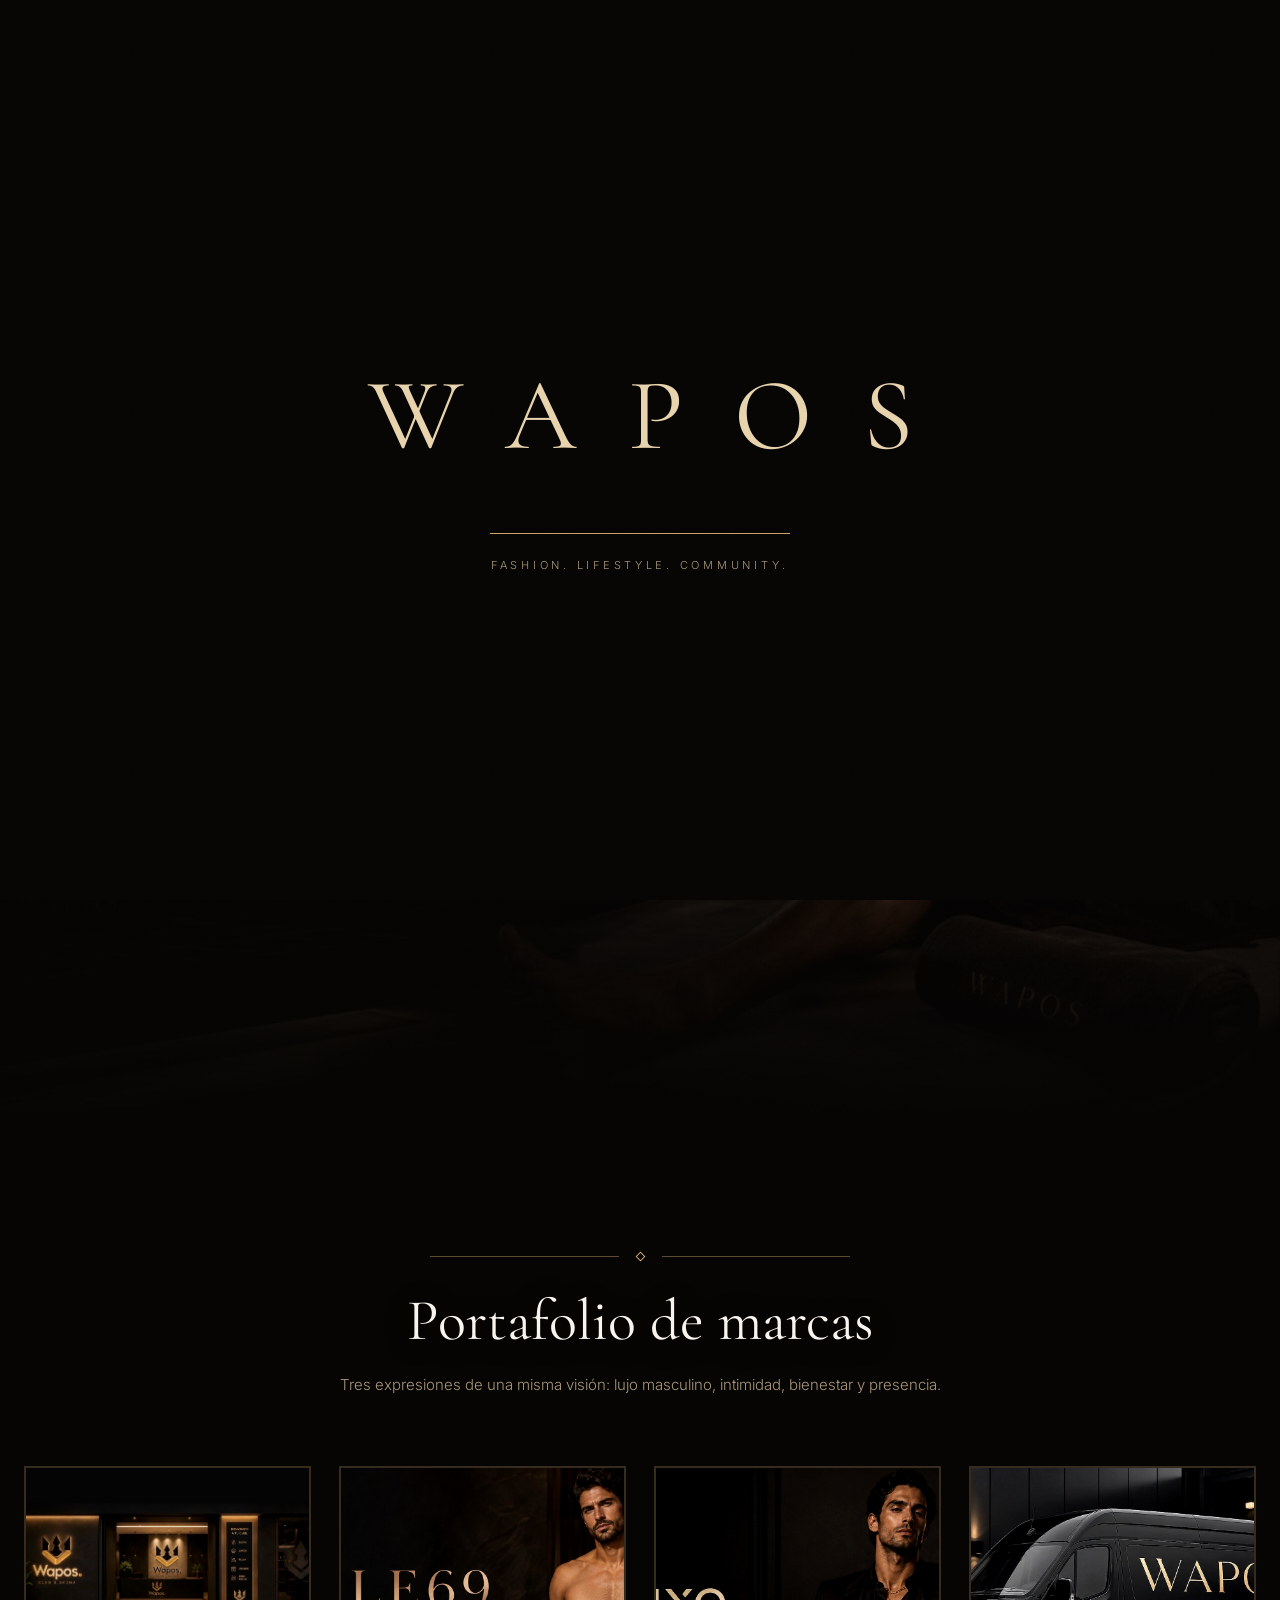
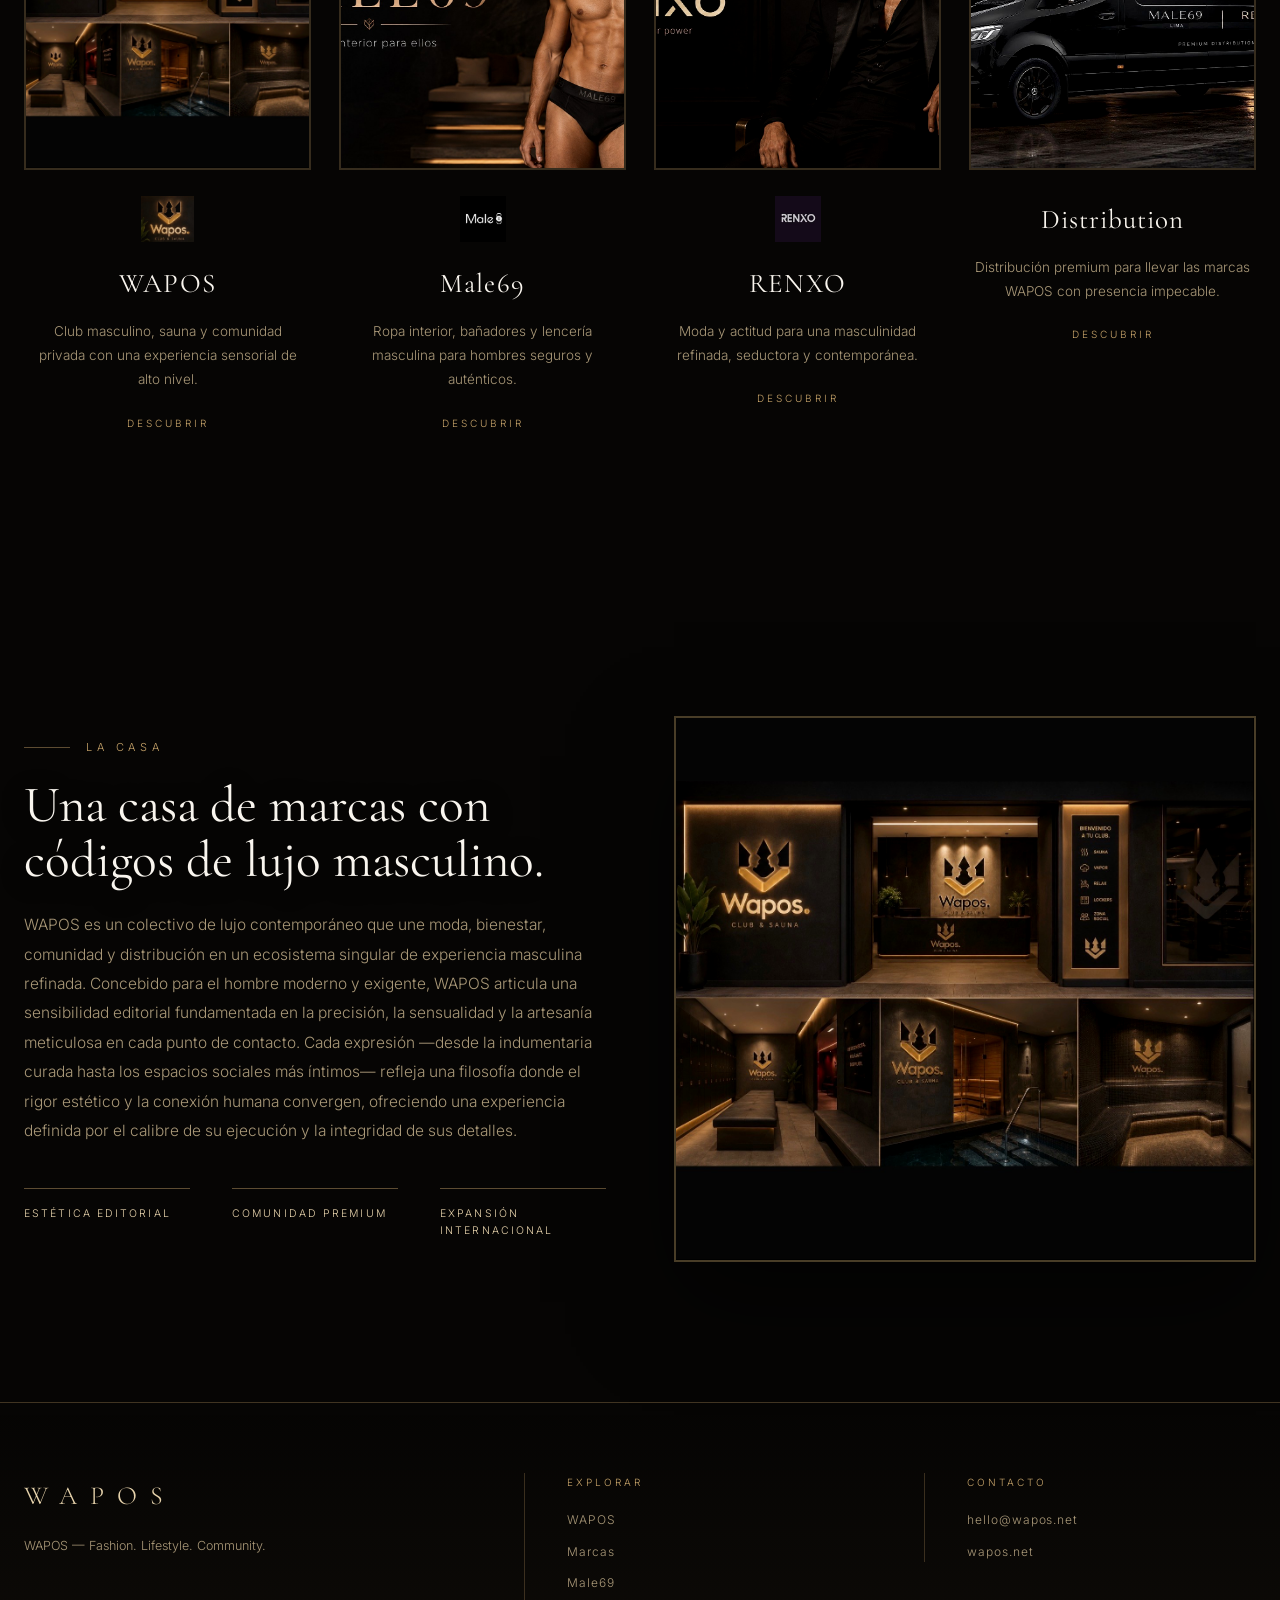
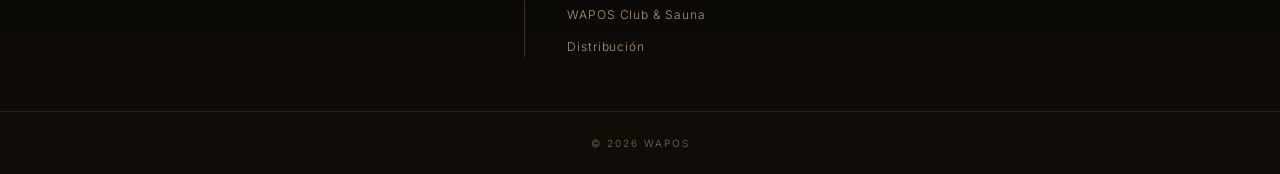
==== commit 84f09113: "elevate: comprehensive luxury polish across desktop and mobile with refined micro-interactions and p" ====
--- a/index.html
+++ b/index.html
@@ -1 +1 @@
-<!doctype html><html lang="es"><head><meta charset="utf-8"><meta name="viewport" content="width=device-width, initial-scale=1"><title>WAPOS — Fashion. Lifestyle. Community.</title><meta name="description" content="WAPOS — Fashion. Lifestyle. Community."><link rel="preconnect" href="https://fonts.googleapis.com"><link rel="preconnect" href="https://fonts.gstatic.com" crossorigin><link href="https://fonts.googleapis.com/css2?family=Cormorant+Garamond:ital,wght@0,400;0,500;1,400&family=Inter:wght@300;400;500&display=swap" rel="stylesheet"><link rel="stylesheet" href="assets/css/styles.css"></head><body><div class="intro"><div class="intro-box"><div class="intro-mark">WAPOS</div><div class="intro-rule"></div><div class="intro-tag" data-i18n="intro.tag">Fashion. Lifestyle. Community.</div></div></div><header class="site-header"><div class="nav-top"><a class="brand-link" href="index.html">WAPOS</a><select class="lang-select" data-language-select aria-label="Idioma"><option value="es">ES</option><option value="en">EN</option><option value="pt">PT</option><option value="fr">FR</option><option value="de">DE</option><option value="it">IT</option><option value="zh">中文</option></select></div><nav class="nav-links"><a data-i18n="nav.home" href="index.html">Inicio</a><a data-i18n="nav.male69" href="male69.html">Male69</a><a data-i18n="nav.renxo" href="brands.html#renxo">RENXO</a><a data-i18n="nav.club" href="club.html">WAPOS Club &amp; Sauna</a><a data-i18n="nav.distribution" href="distribution.html">Distribución</a><a data-i18n="nav.contact" href="contact.html">Contacto</a></nav></header><main><section class="hero"><img class="hero-bg" src="assets/images/heroes/home.jpg" alt="WAPOS"><div class="hero-content"><div class="eyebrow">WAPOS Group</div><h1 data-i18n="hero.title">Un universo masculino de estilo, bienestar y deseo.</h1><p data-i18n="hero.text">WAPOS es un colectivo de lujo contemporáneo que une moda, bienestar, comunidad y distribución en un ecosistema singular de experiencia masculina refinada. Concebido para el hombre moderno y exigente, WAPOS articula una sensibilidad editorial fundamentada en la precisión, la sensualidad y la artesanía meticulosa en cada punto de contacto. Cada expresión —desde la indumentaria curada hasta los espacios sociales más íntimos— refleja una filosofía donde el rigor estético y la conexión humana convergen, ofreciendo una experiencia definida por el calibre de su ejecución y la integridad de sus detalles.</p><div class="button-row"><a class="btn" href="brands.html" data-i18n="cta.explore">Explorar marcas</a><a class="btn ghost" href="contact.html" data-i18n="cta.contact">Contactar</a></div></div><div class="scroll-cue" aria-hidden="true"></div></section><section class="reveal"><div class="container"><div class="section-head"><div class="orn"><span></span></div><h2 data-i18n="home.brands.title">Portafolio de marcas</h2><p data-i18n="home.brands.text">Tres expresiones de una misma visión: lujo masculino, intimidad, bienestar y presencia.</p></div><div class="cards"><a class="card" href="club.html"><div class="frame"><img class="image" src="assets/images/heroes/club.jpg" alt="WAPOS Club"></div><div class="card-body"><img class="card-logo" src="assets/images/logos/wapos-logo-crop.png" alt="WAPOS"><h3>WAPOS</h3><p data-i18n="brand.wapos">Club masculino, sauna y comunidad privada con una experiencia sensorial de alto nivel.</p><span class="card-cta" data-i18n="cta.discover">Descubrir</span></div></a><a class="card" href="male69.html"><div class="frame"><img class="image" src="assets/images/heroes/male69.jpg" alt="Male69"></div><div class="card-body"><img class="card-logo" src="assets/images/logos/male69-logo.png" alt="Male69"><h3>Male69</h3><p data-i18n="brand.male69">Ropa interior, bañadores y lencería masculina para hombres seguros y auténticos.</p><span class="card-cta" data-i18n="cta.discover">Descubrir</span></div></a><a class="card" href="brands.html#renxo"><div class="frame"><img class="image" src="assets/images/heroes/renxo.jpg" alt="RENXO"></div><div class="card-body"><img class="card-logo" src="assets/images/logos/renxo-logo.png" alt="RENXO"><h3>RENXO</h3><p data-i18n="brand.renxo">Moda y actitud para una masculinidad refinada, seductora y contemporánea.</p><span class="card-cta" data-i18n="cta.discover">Descubrir</span></div></a><a class="card" href="distribution.html"><div class="frame"><img class="image" src="assets/images/heroes/distribution.jpg" alt="WAPOS Distribution"></div><div class="card-body"><h3>Distribution</h3><p data-i18n="brand.distribution">Distribución premium para llevar las marcas WAPOS con presencia impecable.</p><span class="card-cta" data-i18n="cta.discover">Descubrir</span></div></a></div></div></section><section class="reveal"><div class="container split"><div class="panel"><div class="eyebrow">La Casa</div><h2 data-i18n="about.title">Una casa de marcas con códigos de lujo masculino.</h2><p data-i18n="about.text">WAPOS es un colectivo de lujo contemporáneo que une moda, bienestar, comunidad y distribución en un ecosistema singular de experiencia masculina refinada. Concebido para el hombre moderno y exigente, WAPOS articula una sensibilidad editorial fundamentada en la precisión, la sensualidad y la artesanía meticulosa en cada punto de contacto. Cada expresión —desde la indumentaria curada hasta los espacios sociales más íntimos— refleja una filosofía donde el rigor estético y la conexión humana convergen, ofreciendo una experiencia definida por el calibre de su ejecución y la integridad de sus detalles.</p><div class="pillars"><div class="pillar" data-i18n="about.pillar1">Estética editorial</div><div class="pillar" data-i18n="about.pillar2">Comunidad premium</div><div class="pillar" data-i18n="about.pillar3">Expansión internacional</div></div></div><img class="feature-img" src="assets/images/heroes/club.jpg" alt="WAPOS"></div></section></main><footer class="footer"><div class="container footer-grid"><div><div class="footer-mark">WAPOS</div><p data-i18n="footer.tag">WAPOS — Fashion. Lifestyle. Community.</p></div><div><div class="footer-col-title" data-i18n="footer.explore">Explorar</div><nav class="footer-nav"><a data-i18n="nav.about" href="about.html">WAPOS</a><a data-i18n="nav.brands" href="brands.html">Marcas</a><a href="male69.html">Male69</a><a data-i18n="nav.club" href="club.html">WAPOS Club &amp; Sauna</a><a data-i18n="nav.distribution" href="distribution.html">Distribución</a></nav></div><div><div class="footer-col-title" data-i18n="nav.contact">Contacto</div><div class="footer-contact"><a href="mailto:hello@wapos.net">hello@wapos.net</a><span>wapos.net</span></div></div></div><div class="footer-legal">© 2026 WAPOS</div></footer><script src="assets/js/app.js"></script></body></html>+<!doctype html><html lang="es"><head><meta charset="utf-8"><meta name="viewport" content="width=device-width, initial-scale=1"><title>WAPOS — Fashion. Lifestyle. Community.</title><meta name="description" content="WAPOS — Fashion. Lifestyle. Community."><link rel="preconnect" href="https://fonts.googleapis.com"><link rel="preconnect" href="https://fonts.gstatic.com" crossorigin><link href="https://fonts.googleapis.com/css2?family=Cormorant+Garamond:ital,wght@0,400;0,500;1,400&family=Inter:wght@300;400;500&display=swap" rel="stylesheet"><link rel="stylesheet" href="assets/css/styles.css"></head><body><div class="intro"><div class="intro-box"><div class="intro-mark">WAPOS</div><div class="intro-rule"></div><div class="intro-tag" data-i18n="intro.tag">Fashion. Lifestyle. Community.</div></div></div><header class="site-header"><div class="nav-top"><a class="brand-link" href="index.html">WAPOS</a><select class="lang-select" data-language-select aria-label="Idioma"><option value="es">ES</option><option value="en">EN</option><option value="pt">PT</option><option value="fr">FR</option><option value="de">DE</option><option value="it">IT</option><option value="zh">中文</option></select></div><nav class="nav-links"><a data-i18n="nav.home" href="index.html">Inicio</a><a data-i18n="nav.male69" href="male69.html">Male69</a><a data-i18n="nav.renxo" href="brands.html#renxo">RENXO</a><a data-i18n="nav.club" href="club.html">WAPOS Club &amp; Sauna</a><a data-i18n="nav.distribution" href="distribution.html">Distribución</a><a data-i18n="nav.contact" href="contact.html">Contacto</a></nav></header><main><section class="hero"><img class="hero-bg" src="assets/images/heroes/home.jpg" alt="WAPOS"><div class="hero-content"><div class="eyebrow">WAPOS Group</div><h1 data-i18n="hero.title">Un universo masculino de estilo, bienestar y deseo.</h1><p data-i18n="hero.text">WAPOS es un colectivo de lujo contemporáneo que une moda, bienestar, comunidad y distribución en un ecosistema singular de experiencia masculina refinada. Concebido para el hombre moderno y exigente, WAPOS articula una sensibilidad editorial fundamentada en la precisión, la sensualidad y la artesanía meticulosa en cada punto de contacto. Cada expresión —desde la indumentaria curada hasta los espacios sociales más íntimos— refleja una filosofía donde el rigor estético y la conexión humana convergen, ofreciendo una experiencia definida por el calibre de su ejecución y la integridad de sus detalles.</p><div class="button-row"><a class="btn" href="brands.html" data-i18n="cta.explore">Explorar marcas</a><a class="btn ghost" href="contact.html" data-i18n="cta.contact">Contactar</a></div></div><div class="scroll-cue" aria-hidden="true"></div></section><section class="reveal"><div class="container"><div class="section-head"><div class="orn"><span></span></div><h2 data-i18n="home.brands.title">Portafolio de marcas</h2><p data-i18n="home.brands.text">Tres expresiones de una misma visión: lujo masculino, intimidad, bienestar y presencia.</p></div><div class="cards"><a class="card" href="club.html"><div class="frame"><img class="image" src="assets/images/heroes/club.jpg" alt="WAPOS Club" loading="lazy"></div><div class="card-body"><img class="card-logo" src="assets/images/logos/wapos-logo-crop.png" alt="WAPOS" loading="lazy"><h3>WAPOS</h3><p data-i18n="brand.wapos">Club masculino, sauna y comunidad privada con una experiencia sensorial de alto nivel.</p><span class="card-cta" data-i18n="cta.discover">Descubrir</span></div></a><a class="card" href="male69.html"><div class="frame"><img class="image" src="assets/images/heroes/male69.jpg" alt="Male69" loading="lazy"></div><div class="card-body"><img class="card-logo" src="assets/images/logos/male69-logo.png" alt="Male69" loading="lazy"><h3>Male69</h3><p data-i18n="brand.male69">Ropa interior, bañadores y lencería masculina para hombres seguros y auténticos.</p><span class="card-cta" data-i18n="cta.discover">Descubrir</span></div></a><a class="card" href="brands.html#renxo"><div class="frame"><img class="image" src="assets/images/heroes/renxo.jpg" alt="RENXO" loading="lazy"></div><div class="card-body"><img class="card-logo" src="assets/images/logos/renxo-logo.png" alt="RENXO" loading="lazy"><h3>RENXO</h3><p data-i18n="brand.renxo">Moda y actitud para una masculinidad refinada, seductora y contemporánea.</p><span class="card-cta" data-i18n="cta.discover">Descubrir</span></div></a><a class="card" href="distribution.html"><div class="frame"><img class="image" src="assets/images/heroes/distribution.jpg" alt="WAPOS Distribution" loading="lazy"></div><div class="card-body"><h3>Distribution</h3><p data-i18n="brand.distribution">Distribución premium para llevar las marcas WAPOS con presencia impecable.</p><span class="card-cta" data-i18n="cta.discover">Descubrir</span></div></a></div></div></section><section class="reveal"><div class="container split"><div class="panel"><div class="eyebrow">La Casa</div><h2 data-i18n="about.title">Una casa de marcas con códigos de lujo masculino.</h2><p data-i18n="about.text">WAPOS es un colectivo de lujo contemporáneo que une moda, bienestar, comunidad y distribución en un ecosistema singular de experiencia masculina refinada. Concebido para el hombre moderno y exigente, WAPOS articula una sensibilidad editorial fundamentada en la precisión, la sensualidad y la artesanía meticulosa en cada punto de contacto. Cada expresión —desde la indumentaria curada hasta los espacios sociales más íntimos— refleja una filosofía donde el rigor estético y la conexión humana convergen, ofreciendo una experiencia definida por el calibre de su ejecución y la integridad de sus detalles.</p><div class="pillars"><div class="pillar" data-i18n="about.pillar1">Estética editorial</div><div class="pillar" data-i18n="about.pillar2">Comunidad premium</div><div class="pillar" data-i18n="about.pillar3">Expansión internacional</div></div></div><img class="feature-img" src="assets/images/heroes/club.jpg" alt="WAPOS" loading="lazy"></div></section></main><footer class="footer"><div class="container footer-grid"><div><div class="footer-mark">WAPOS</div><p data-i18n="footer.tag">WAPOS — Fashion. Lifestyle. Community.</p></div><div><div class="footer-col-title" data-i18n="footer.explore">Explorar</div><nav class="footer-nav"><a data-i18n="nav.about" href="about.html">WAPOS</a><a data-i18n="nav.brands" href="brands.html">Marcas</a><a href="male69.html">Male69</a><a data-i18n="nav.club" href="club.html">WAPOS Club &amp; Sauna</a><a data-i18n="nav.distribution" href="distribution.html">Distribución</a></nav></div><div><div class="footer-col-title" data-i18n="nav.contact">Contacto</div><div class="footer-contact"><a href="mailto:hello@wapos.net">hello@wapos.net</a><span>wapos.net</span></div></div></div><div class="footer-legal">© 2026 WAPOS</div></footer><script src="assets/js/app.js"></script></body></html>
--- a/assets/css/styles.css
+++ b/assets/css/styles.css
@@ -1,29 +1,54 @@
 /* WAPOS — maison editorial system
-   Palette: noir #060504 · ink #100D0A · gold #C7A46A · champagne #E7D3AC · cream #F4EAD8 · muted #A99878 */
+   Palette: noir #060504 · ink #100D0A · gold #C7A46A · champagne #E7D3AC · cream #F9F5EE · muted #A99878 */
 :root{
   --noir:#060504; --ink:#100d0a; --panel:#14110d;
-  --gold:#c7a46a; --champagne:#e7d3ac; --cream:#f4ead8; --muted:#a99878;
+  --gold:#c7a46a; --champagne:#e7d3ac; --cream:#f9f5ee; --muted:#a99878;
   --line:rgba(199,164,106,.26); --hair:rgba(199,164,106,.45);
   --ease:cubic-bezier(.22,.61,.21,1);
+  --ease-spring:cubic-bezier(.34,1.56,.64,1);
+  /* golden-ratio spacing scale (φ≈1.618) */
+  --space-1:16px; --space-2:26px; --space-3:42px; --space-4:68px; --space-5:110px; --space-6:178px;
 }
 *{box-sizing:border-box}
 html{scroll-behavior:smooth;scroll-padding-top:120px}
 body{margin:0;background:var(--noir);color:var(--cream);
   font-family:Inter,system-ui,-apple-system,"Segoe UI",Roboto,Arial,sans-serif;
-  font-weight:300;line-height:1.7;font-size:15.5px;
-  -webkit-font-smoothing:antialiased;}
+  font-weight:300;line-height:1.8;font-size:15.5px;
+  -webkit-font-smoothing:antialiased;
+  opacity:0;animation:pageEnter .6s var(--ease) forwards;
+  position:relative;}
+@keyframes pageEnter{to{opacity:1}}
+body.page-exit{animation:none!important;transition:opacity .28s var(--ease);opacity:0!important}
 a{color:inherit;text-decoration:none}
 img{max-width:100%;display:block}
 .serif{font-family:"Cormorant Garamond",Georgia,serif}
 .container{width:min(1240px,calc(100% - 48px));margin-inline:auto}
 
+/* ————— Grain texture (subtle, non-interactive) ————— */
+body::before{content:"";position:fixed;inset:0;z-index:150;pointer-events:none;
+  opacity:.035;mix-blend-mode:overlay;
+  background-image:url("data:image/svg+xml,%3Csvg xmlns='http://www.w3.org/2000/svg' width='180' height='180'%3E%3Cfilter id='n'%3E%3CfeTurbulence type='fractalNoise' baseFrequency='0.85' numOctaves='2' stitchTiles='stitch'/%3E%3C/filter%3E%3Crect width='100%25' height='100%25' filter='url(%23n)'/%3E%3C/svg%3E");}
+
+/* ————— Custom cursor (fine-pointer devices only) ————— */
+@media (hover:hover) and (pointer:fine){
+  body{cursor:url("data:image/svg+xml,%3Csvg xmlns='http://www.w3.org/2000/svg' width='22' height='22' viewBox='0 0 22 22'%3E%3Ccircle cx='11' cy='11' r='8' fill='none' stroke='%23c7a46a' stroke-width='1.4'/%3E%3Ccircle cx='11' cy='11' r='1.6' fill='%23c7a46a'/%3E%3C/svg%3E") 11 11, auto;}
+  a,button,.btn,.card,select,.menu-toggle{
+    cursor:url("data:image/svg+xml,%3Csvg xmlns='http://www.w3.org/2000/svg' width='26' height='26' viewBox='0 0 26 26'%3E%3Ccircle cx='13' cy='13' r='10' fill='rgba(199,164,106,.18)' stroke='%23c7a46a' stroke-width='1.4'/%3E%3Ccircle cx='13' cy='13' r='2' fill='%23c7a46a'/%3E%3C/svg%3E") 13 13, pointer;}
+}
+
+/* ————— Scroll progress (mobile) ————— */
+.scroll-progress{position:fixed;top:0;left:0;height:3px;width:0%;z-index:70;
+  background:linear-gradient(90deg,var(--gold),var(--champagne));display:none;
+  box-shadow:0 0 8px rgba(199,164,106,.6);}
+
 /* ————— Maison header: centered wordmark, nav beneath ————— */
 .site-header{position:fixed;z-index:60;top:0;left:0;right:0;
-  transition:background .5s var(--ease),border-color .5s var(--ease);
+  transition:background .5s var(--ease),border-color .5s var(--ease),box-shadow .5s var(--ease);
   border-bottom:1px solid transparent;}
 .site-header.solid{background:rgba(6,5,4,.9);
-  -webkit-backdrop-filter:blur(14px);backdrop-filter:blur(14px);
-  border-bottom-color:rgba(199,164,106,.18);}
+  -webkit-backdrop-filter:blur(20px);backdrop-filter:blur(20px);
+  border-bottom-color:rgba(199,164,106,.5);
+  box-shadow:0 1px 0 rgba(199,164,106,.16);}
 .nav-top{position:relative;display:flex;align-items:center;justify-content:center;
   padding:22px 28px 10px;}
 .brand-link{font-family:"Cormorant Garamond",Georgia,serif;font-weight:500;
@@ -40,41 +65,75 @@
 .lang-select:hover{color:var(--cream);border-color:var(--hair)}
 .nav-links{display:flex;justify-content:center;gap:34px;flex-wrap:wrap;
   padding:6px 28px 16px;font-size:10.5px;text-transform:uppercase;
-  letter-spacing:.26em;color:rgba(244,234,216,.72);}
+  letter-spacing:.26em;color:rgba(249,245,238,.72);}
 .nav-links a{position:relative;padding:8px 2px;transition:color .3s var(--ease)}
 .nav-links a::after{content:"";position:absolute;left:50%;right:50%;bottom:0;
-  height:1px;background:var(--gold);transition:left .35s var(--ease),right .35s var(--ease);}
+  height:1px;background:linear-gradient(90deg,var(--gold),var(--champagne));
+  transition:left .35s var(--ease),right .35s var(--ease);}
 .nav-links a:hover{color:var(--champagne)}
 .nav-links a:hover::after{left:0;right:0}
+.nav-links a:active{color:var(--gold)}
+
+/* ————— Mobile hamburger toggle (JS-injected) ————— */
+.menu-toggle{display:none;position:absolute;left:28px;top:50%;transform:translateY(-50%);
+  width:34px;height:34px;background:transparent;border:none;padding:0;
+  flex-direction:column;align-items:center;justify-content:center;gap:6px;cursor:pointer;}
+.menu-toggle span{display:block;width:22px;height:1.5px;background:var(--champagne);
+  transition:transform .35s var(--ease),opacity .25s var(--ease),background .3s var(--ease);}
+.menu-toggle:hover span{background:var(--gold)}
+.menu-toggle.is-open span:nth-child(1){transform:translateY(7.5px) rotate(45deg)}
+.menu-toggle.is-open span:nth-child(2){opacity:0}
+.menu-toggle.is-open span:nth-child(3){transform:translateY(-7.5px) rotate(-45deg)}
+
+.nav-overlay{position:fixed;inset:0;z-index:55;background:rgba(6,5,4,.72);
+  -webkit-backdrop-filter:blur(4px);backdrop-filter:blur(4px);
+  opacity:0;pointer-events:none;transition:opacity .4s var(--ease);}
+.nav-overlay.show{opacity:1;pointer-events:auto}
 
 /* ————— Hero ————— */
 .hero{position:relative;min-height:100vh;display:grid;place-items:end start;overflow:hidden}
 .hero.sm{min-height:76vh}
 .hero-bg{position:absolute;inset:0;width:100%;height:100%;object-fit:cover;
-  filter:saturate(.88) contrast(1.06) brightness(.94);
-  transform:scale(1.06);animation:heroDrift 14s var(--ease) forwards;}
-@keyframes heroDrift{to{transform:scale(1)}}
+  filter:saturate(1) contrast(1.06) brightness(.94);
+  --parallax-y:0px;
+  transform:translateY(var(--parallax-y)) scale(1.06);
+  animation:heroDrift 18s var(--ease) forwards;
+  will-change:transform;}
+@keyframes heroDrift{to{transform:translateY(var(--parallax-y)) scale(1)}}
 .hero::after{content:"";position:absolute;inset:0;
-  background:linear-gradient(100deg,rgba(6,5,4,.92) 0%,rgba(6,5,4,.55) 40%,rgba(6,5,4,.08) 75%),
-             linear-gradient(to top,rgba(6,5,4,.92),transparent 42%);}
+  background:radial-gradient(ellipse at center,transparent 30%,rgba(6,5,4,.55) 100%),
+             linear-gradient(100deg,rgba(6,5,4,.97) 0%,rgba(6,5,4,.72) 45%,rgba(6,5,4,.15) 78%),
+             linear-gradient(to top,rgba(6,5,4,.95),transparent 42%);}
 .hero-content{position:relative;z-index:2;width:min(1240px,calc(100% - 48px));
   margin-inline:auto;padding:0 0 11vh;}
 .eyebrow{display:flex;align-items:center;gap:16px;text-transform:uppercase;
   letter-spacing:.42em;font-size:11px;color:var(--gold);margin-bottom:26px;}
 .eyebrow::before{content:"";width:46px;height:1px;background:var(--hair)}
 .hero h1{font-family:"Cormorant Garamond",Georgia,serif;font-weight:400;
-  font-size:clamp(46px,7.2vw,104px);line-height:1.08;letter-spacing:.005em;
-  margin:0 0 26px;max-width:820px;color:var(--cream);text-wrap:balance;}
-.hero p{font-size:16.5px;font-weight:300;color:rgba(244,234,216,.75);
+  font-size:clamp(46px,7.2vw,104px);line-height:1.08;letter-spacing:.012em;
+  margin:0 0 26px;max-width:820px;color:var(--cream);text-wrap:balance;
+  text-shadow:0 4px 32px rgba(0,0,0,.4);}
+.hero p{font-size:16.5px;font-weight:300;color:rgba(249,245,238,.75);
   max-width:560px;margin:0 0 38px;line-height:1.85;}
 .button-row{display:flex;gap:16px;flex-wrap:wrap}
-.btn{display:inline-flex;align-items:center;gap:10px;padding:15px 30px;
+.btn{display:inline-flex;align-items:center;justify-content:center;gap:10px;padding:15px 30px;
   border:1px solid var(--gold);text-transform:uppercase;letter-spacing:.24em;
   font-size:10.5px;font-weight:400;color:var(--champagne);background:transparent;
-  transition:background .35s var(--ease),color .35s var(--ease);cursor:pointer;}
-.btn:hover{background:var(--gold);color:var(--noir)}
-.btn.ghost{border-color:rgba(244,234,216,.28);color:rgba(244,234,216,.85)}
-.btn.ghost:hover{background:rgba(244,234,216,.94);border-color:transparent;color:var(--noir)}
+  transition:background .35s var(--ease),color .35s var(--ease),transform .2s var(--ease),box-shadow .35s var(--ease);
+  cursor:pointer;position:relative;overflow:hidden;}
+.btn:hover{background:linear-gradient(135deg,var(--gold),var(--champagne));color:var(--noir);
+  box-shadow:0 12px 30px -10px rgba(199,164,106,.55);}
+.btn:active{transform:scale(.97)}
+.btn.ghost{border-color:rgba(249,245,238,.28);color:rgba(249,245,238,.85)}
+.btn.ghost:hover{background:linear-gradient(135deg,#fff,var(--cream));border-color:transparent;color:var(--noir)}
+.btn.is-loading{pointer-events:none;color:transparent!important;background:transparent!important}
+.btn.is-loading::after{content:"";position:absolute;width:16px;height:16px;
+  border:2px solid rgba(199,164,106,.35);border-top-color:var(--gold);border-radius:50%;
+  animation:spin .7s linear infinite;}
+@keyframes spin{to{transform:rotate(360deg)}}
+.ripple{position:absolute;border-radius:50%;background:rgba(255,255,255,.35);
+  transform:scale(0);animation:rippleAnim .6s var(--ease) forwards;pointer-events:none;}
+@keyframes rippleAnim{to{transform:scale(1);opacity:0}}
 .scroll-cue{position:absolute;left:50%;bottom:26px;transform:translateX(-50%);
   width:1px;height:52px;overflow:hidden;z-index:2;}
 .scroll-cue::before{content:"";position:absolute;left:0;top:-100%;width:1px;height:100%;
@@ -90,25 +149,31 @@
   border:1px solid var(--gold);background:transparent;}
 
 /* ————— Sections ————— */
-section{padding:110px 0}
-.section-head{text-align:center;max-width:720px;margin:0 auto 64px;}
+section{padding:140px 0}
+.section-head{text-align:center;max-width:720px;margin:0 auto var(--space-4);}
 .section-head .orn{margin-bottom:30px}
 .section-head h2{font-family:"Cormorant Garamond",Georgia,serif;font-weight:400;
-  font-size:clamp(34px,4.6vw,58px);line-height:1.08;margin:0 0 18px;text-wrap:balance;}
+  font-size:clamp(34px,4.6vw,58px);line-height:1.08;margin:0 0 18px;text-wrap:balance;
+  text-shadow:0 4px 28px rgba(0,0,0,.35);}
 .section-head p{color:var(--muted);margin:0;font-size:15px;line-height:1.85}
 
 /* ————— Collection cards ————— */
-.cards{display:grid;grid-template-columns:repeat(4,1fr);gap:22px}
+.cards{display:grid;grid-template-columns:repeat(4,1fr);gap:28px}
 .card{display:flex;flex-direction:column;overflow:hidden;background:transparent;
   border:none;min-height:0;}
-.card .frame{position:relative;overflow:hidden;border:1px solid rgba(199,164,106,.2);}
+.card .frame{position:relative;overflow:hidden;border:2px solid rgba(199,164,106,.25);
+  transition:border-color .4s var(--ease),box-shadow .4s var(--ease);}
 .card .image{height:300px;width:100%;object-fit:cover;
-  filter:saturate(.9) contrast(1.05);
+  filter:saturate(1) contrast(1.05);
+  box-shadow:inset 0 0 60px 10px rgba(0,0,0,.45);
   transition:transform 1.2s var(--ease),filter .6s var(--ease);}
-.card:hover .image{transform:scale(1.05);filter:saturate(1) contrast(1.08)}
+.card:hover .frame{border-color:rgba(199,164,106,.65);
+  box-shadow:0 30px 60px -20px rgba(0,0,0,.65);}
+.card:hover .image{transform:scale(1.08);filter:saturate(1.08) contrast(1.08)}
 .card-body{padding:26px 6px 0;text-align:center}
 .card-logo{max-height:46px;width:auto;margin:0 auto 18px;object-fit:contain;
-  opacity:.92;}
+  opacity:.92;transition:opacity .35s var(--ease),filter .35s var(--ease);}
+.card:hover .card-logo{opacity:1;filter:brightness(1.15)}
 .card h3{font-family:"Cormorant Garamond",Georgia,serif;font-weight:400;
   font-size:27px;margin:0 0 10px;letter-spacing:.04em;}
 .card p{color:var(--muted);margin:0 0 16px;font-size:13.5px;line-height:1.8}
@@ -117,43 +182,56 @@
   padding-bottom:3px;transition:border-color .3s var(--ease);}
 .card:hover .card-cta{border-bottom-color:var(--gold)}
 
+/* staggered reveal for card/pillar groups */
+.cards .card,.pillars .pillar{opacity:0;transform:translateY(18px);
+  transition:opacity .8s var(--ease),transform .8s var(--ease);}
+.reveal.in .cards .card,.reveal.in .pillars .pillar{opacity:1;transform:none}
+.cards .card:nth-child(1),.pillars .pillar:nth-child(1){transition-delay:0ms}
+.cards .card:nth-child(2),.pillars .pillar:nth-child(2){transition-delay:90ms}
+.cards .card:nth-child(3),.pillars .pillar:nth-child(3){transition-delay:180ms}
+.cards .card:nth-child(4){transition-delay:270ms}
+
 /* ————— Editorial split ————— */
-.split{display:grid;grid-template-columns:1fr 1fr;gap:70px;align-items:center}
+.split{display:grid;grid-template-columns:1fr 1fr;gap:var(--space-4);align-items:center}
 .panel{padding:0}
 .panel .eyebrow{margin-bottom:20px}
 .panel h2{font-family:"Cormorant Garamond",Georgia,serif;font-size:clamp(34px,4vw,52px);
-  line-height:1.08;margin:0 0 22px;font-weight:400;text-wrap:balance;}
+  line-height:1.08;margin:0 0 22px;font-weight:400;text-wrap:balance;
+  text-shadow:0 4px 28px rgba(0,0,0,.35);}
 .panel p{color:var(--muted);line-height:1.9}
-.pillars{display:grid;grid-template-columns:repeat(3,1fr);gap:26px;margin-top:38px}
+.pillars{display:grid;grid-template-columns:repeat(3,1fr);gap:var(--space-3);margin-top:var(--space-3)}
 .pillar{border-top:1px solid var(--hair);padding-top:16px;text-transform:uppercase;
   letter-spacing:.2em;font-size:10.5px;color:var(--champagne);line-height:1.7;}
-.feature-img{border:1px solid var(--line);box-shadow:0 40px 90px rgba(0,0,0,.55);
-  filter:saturate(.9) contrast(1.05);}
+.feature-img{border:2px solid rgba(199,164,106,.35);box-shadow:0 40px 90px rgba(0,0,0,.55),inset 0 0 90px 15px rgba(0,0,0,.4);
+  filter:saturate(1) contrast(1.05);}
 
 /* ————— Contact ————— */
-.contact-grid{display:grid;grid-template-columns:1fr 1fr;gap:70px;align-items:start}
-.form{display:grid;gap:14px}
-.form input,.form textarea{width:100%;background:transparent;
-  border:none;border-bottom:1px solid var(--line);padding:16px 2px;
-  color:var(--cream);font:inherit;letter-spacing:.02em;transition:border-color .3s var(--ease);}
-.form input:focus,.form textarea:focus{outline:none;border-bottom-color:var(--gold)}
-.form input:focus-visible,.form textarea:focus-visible{box-shadow:0 1px 0 0 var(--gold)}
-a:focus-visible,button:focus-visible,.lang-select:focus-visible{
+.contact-grid{display:grid;grid-template-columns:1fr 1fr;gap:var(--space-4);align-items:start}
+.form{display:grid;gap:var(--space-1)}
+.form input,.form textarea{width:100%;background:rgba(255,255,255,.015);
+  border:1px solid var(--line);border-radius:4px;padding:14px 16px;
+  color:var(--cream);font:inherit;letter-spacing:.02em;
+  transition:border-color .3s var(--ease),box-shadow .3s var(--ease);}
+.form input:focus,.form textarea:focus{outline:none;border-color:var(--gold);
+  box-shadow:0 0 0 3px rgba(199,164,106,.22);}
+.form input:focus-visible,.form textarea:focus-visible{box-shadow:0 0 0 3px rgba(199,164,106,.3)}
+a:focus-visible,button:focus-visible,.lang-select:focus-visible,.menu-toggle:focus-visible{
   outline:2px solid var(--gold);outline-offset:3px;}
 .form ::placeholder{color:rgba(169,152,120,.75);text-transform:uppercase;
   font-size:11px;letter-spacing:.22em;}
 .form textarea{min-height:140px;resize:vertical}
-.form .btn{justify-self:start;margin-top:14px}
+.form .btn{justify-self:start;margin-top:14px;min-width:200px}
 .logo-strip{display:flex;gap:22px;align-items:center;flex-wrap:wrap;margin-top:34px}
-.logo-strip img{max-height:52px;border:1px solid rgba(231,211,172,.08);opacity:.9}
+.logo-strip img{max-height:52px;border:2px solid rgba(199,164,106,.2);opacity:.9}
 .contact-email{font-family:"Cormorant Garamond",Georgia,serif;font-size:26px;
   color:var(--champagne);letter-spacing:.03em;}
 
 /* ————— Footer ————— */
 .footer{border-top:1px solid var(--line);padding:70px 0 0;color:var(--muted);
-  font-size:12.5px;background:linear-gradient(to bottom,transparent,rgba(199,164,106,.04));}
-.footer-grid{display:grid;grid-template-columns:1.3fr 1fr 1fr;gap:50px;
+  font-size:12.5px;background:linear-gradient(to bottom,transparent,rgba(199,164,106,.06));}
+.footer-grid{display:grid;grid-template-columns:1.3fr 1fr 1fr;gap:var(--space-4);
   padding-bottom:54px;align-items:start;}
+.footer-grid>div:not(:first-child){border-left:1px solid var(--line);padding-left:var(--space-3)}
 .footer-mark{font-family:"Cormorant Garamond",Georgia,serif;font-size:26px;
   letter-spacing:.5em;margin-right:-.5em;color:var(--champagne);margin-bottom:14px;}
 .footer-grid p{margin:0;max-width:300px;line-height:1.9}
@@ -192,26 +270,51 @@
 
 @media (prefers-reduced-motion:reduce){
   *,*::before,*::after{animation:none!important;transition:none!important}
-  .reveal{opacity:1;transform:none}
+  .reveal,.cards .card,.pillars .pillar{opacity:1;transform:none}
   .hero-bg{transform:none}
-}
-
-/* ————— Responsive ————— */
+  body{opacity:1}
+}
+
+/* ————— Responsive: tablet ————— */
 @media (max-width:960px){
-  section{padding:80px 0}
   .nav-top{padding:16px 18px 6px}
   .brand-link{font-size:23px}
   .lang-select{right:18px}
-  .nav-links{gap:16px;padding:4px 14px 12px;font-size:9.5px;letter-spacing:.2em}
   .hero{min-height:88vh}
   .hero-content{padding-bottom:14vh}
-  .hero h1{font-size:clamp(40px,10vw,56px)}
-  .hero p{font-size:15px}
   .cards{grid-template-columns:1fr 1fr}
   .split,.contact-grid{grid-template-columns:1fr;gap:44px}
   .footer-grid{grid-template-columns:1fr;gap:36px}
   .footer-grid p{max-width:none}
+  .footer-grid>div:not(:first-child){border-left:none;padding-left:0}
   .pillars{grid-template-columns:1fr 1fr}
+}
+
+/* ————— Responsive: mobile (hamburger nav, touch targets, luxury-mobile spec) ————— */
+@media (max-width:768px){
+  body{font-size:16px}
+  section{padding:100px 0}
+  .scroll-progress{display:block}
+  .menu-toggle{display:flex}
+  .nav-links{position:fixed;top:0;right:0;height:100vh;width:min(320px,82vw);z-index:95;
+    background:rgba(6,5,4,.98);flex-direction:column;justify-content:center;
+    align-items:flex-start;gap:6px;padding:32px;
+    transform:translateX(100%);transition:transform .45s var(--ease);
+    box-shadow:-20px 0 60px rgba(0,0,0,.5);border-left:1px solid var(--line);}
+  .nav-links.nav-open{transform:translateX(0)}
+  .nav-links a{width:100%;padding:14px 4px;font-size:13px;letter-spacing:.16em;min-height:44px;
+    display:flex;align-items:center;}
+  .nav-links a::after{display:none}
+  .hero h1{font-size:clamp(36px,6vw,72px)}
+  .hero p{font-size:15px}
+  .button-row{flex-direction:column}
+  .btn{width:100%;height:52px;padding:0 24px}
+  .form input,.form textarea{min-height:48px}
+  .form .btn{width:100%;justify-self:stretch}
+  .footer-grid{text-align:center}
+  .footer-grid>div{display:flex;flex-direction:column;align-items:center}
+  .footer-nav a,.footer-contact a{padding:10px 0;min-height:44px;display:flex;align-items:center;justify-content:center}
+  .video-item{width:100%}
 }
 @media (max-width:600px){
   .cards{grid-template-columns:1fr}
@@ -221,7 +324,9 @@
 
 /* ————— Male69 video & social ————— */
 .video-grid{display:grid;grid-template-columns:repeat(2,minmax(0,360px));gap:34px;justify-content:center;}
-.video-frame{position:relative;border:1px solid var(--line);background:var(--ink);
+.video-item{display:flex;flex-direction:column;gap:14px;align-items:center}
+.video-label{text-transform:uppercase;letter-spacing:.32em;font-size:10.5px;color:var(--gold)}
+.video-frame{position:relative;width:100%;border:2px solid var(--line);background:var(--ink);
   aspect-ratio:9/16.4;overflow:hidden;}
 .video-frame iframe{position:absolute;inset:0;width:100%;height:100%;border:0;}
 .social-row{display:flex;justify-content:center;gap:0;flex-wrap:wrap;margin-top:26px;}
@@ -229,11 +334,12 @@
   padding:26px 44px;border-left:1px solid var(--line);transition:background .35s var(--ease);}
 .social-link:first-child{border-left:none}
 .social-link:hover{background:rgba(199,164,106,.06)}
+.social-link:active{background:rgba(199,164,106,.12)}
 .social-link .net{text-transform:uppercase;letter-spacing:.32em;font-size:10.5px;color:var(--gold);}
 .social-link .handle{font-family:"Cormorant Garamond",Georgia,serif;font-size:21px;color:var(--cream);letter-spacing:.03em;}
 @media (max-width:760px){
   .video-grid{grid-template-columns:minmax(0,340px)}
   .social-row{flex-direction:column;align-items:stretch}
-  .social-link{border-left:none;border-top:1px solid var(--line);padding:20px}
+  .social-link{border-left:none;border-top:1px solid var(--line);padding:20px;min-height:44px}
   .social-link:first-child{border-top:none}
 }
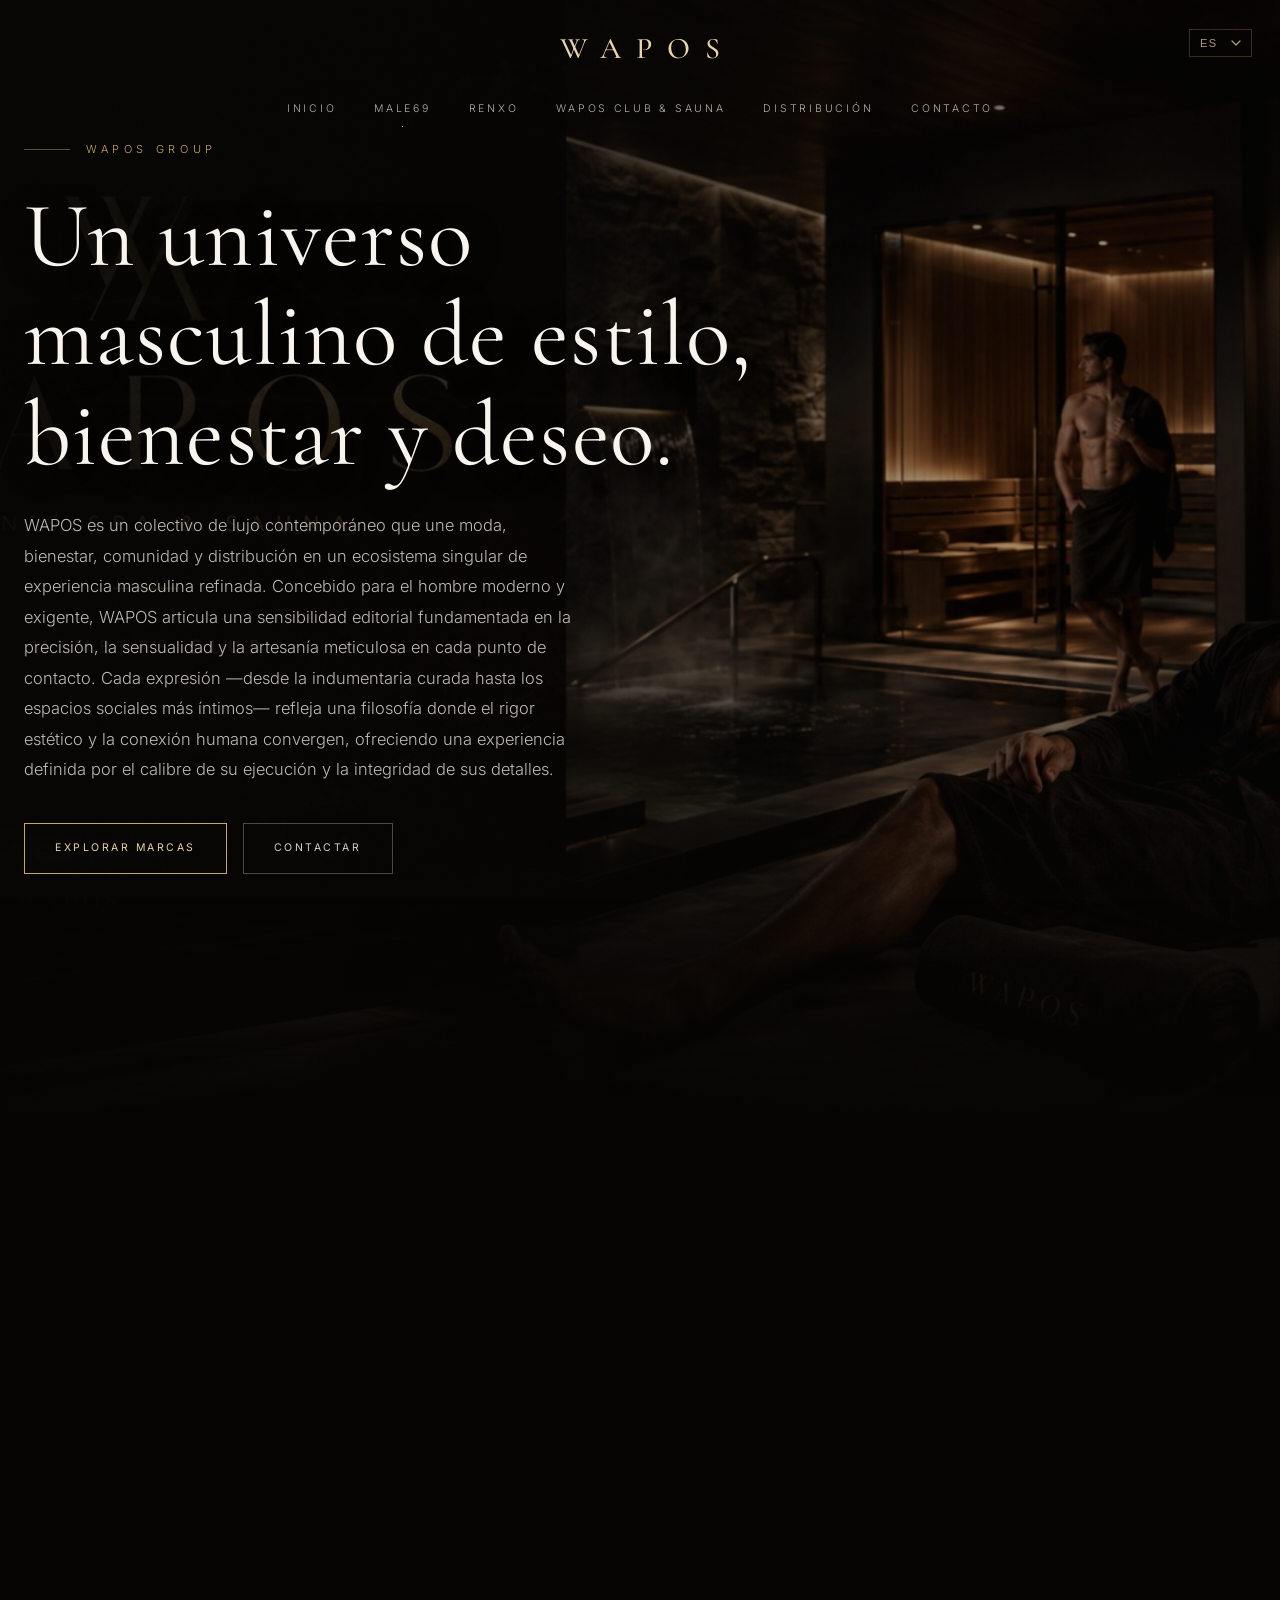
==== commit c40ac852: "feature: add premium splash screen intro animation with gold logo reveal" ====
--- a/index.html
+++ b/index.html
@@ -1 +1 @@
-<!doctype html><html lang="es"><head><meta charset="utf-8"><meta name="viewport" content="width=device-width, initial-scale=1"><title>WAPOS — Fashion. Lifestyle. Community.</title><meta name="description" content="WAPOS — Fashion. Lifestyle. Community."><link rel="preconnect" href="https://fonts.googleapis.com"><link rel="preconnect" href="https://fonts.gstatic.com" crossorigin><link href="https://fonts.googleapis.com/css2?family=Cormorant+Garamond:ital,wght@0,400;0,500;1,400&family=Inter:wght@300;400;500&display=swap" rel="stylesheet"><link rel="stylesheet" href="assets/css/styles.css"></head><body><div class="intro"><div class="intro-box"><div class="intro-mark">WAPOS</div><div class="intro-rule"></div><div class="intro-tag" data-i18n="intro.tag">Fashion. Lifestyle. Community.</div></div></div><header class="site-header"><div class="nav-top"><a class="brand-link" href="index.html">WAPOS</a><select class="lang-select" data-language-select aria-label="Idioma"><option value="es">ES</option><option value="en">EN</option><option value="pt">PT</option><option value="fr">FR</option><option value="de">DE</option><option value="it">IT</option><option value="zh">中文</option></select></div><nav class="nav-links"><a data-i18n="nav.home" href="index.html">Inicio</a><a data-i18n="nav.male69" href="male69.html">Male69</a><a data-i18n="nav.renxo" href="brands.html#renxo">RENXO</a><a data-i18n="nav.club" href="club.html">WAPOS Club &amp; Sauna</a><a data-i18n="nav.distribution" href="distribution.html">Distribución</a><a data-i18n="nav.contact" href="contact.html">Contacto</a></nav></header><main><section class="hero"><img class="hero-bg" src="assets/images/heroes/home.jpg" alt="WAPOS"><div class="hero-content"><div class="eyebrow">WAPOS Group</div><h1 data-i18n="hero.title">Un universo masculino de estilo, bienestar y deseo.</h1><p data-i18n="hero.text">WAPOS es un colectivo de lujo contemporáneo que une moda, bienestar, comunidad y distribución en un ecosistema singular de experiencia masculina refinada. Concebido para el hombre moderno y exigente, WAPOS articula una sensibilidad editorial fundamentada en la precisión, la sensualidad y la artesanía meticulosa en cada punto de contacto. Cada expresión —desde la indumentaria curada hasta los espacios sociales más íntimos— refleja una filosofía donde el rigor estético y la conexión humana convergen, ofreciendo una experiencia definida por el calibre de su ejecución y la integridad de sus detalles.</p><div class="button-row"><a class="btn" href="brands.html" data-i18n="cta.explore">Explorar marcas</a><a class="btn ghost" href="contact.html" data-i18n="cta.contact">Contactar</a></div></div><div class="scroll-cue" aria-hidden="true"></div></section><section class="reveal"><div class="container"><div class="section-head"><div class="orn"><span></span></div><h2 data-i18n="home.brands.title">Portafolio de marcas</h2><p data-i18n="home.brands.text">Tres expresiones de una misma visión: lujo masculino, intimidad, bienestar y presencia.</p></div><div class="cards"><a class="card" href="club.html"><div class="frame"><img class="image" src="assets/images/heroes/club.jpg" alt="WAPOS Club" loading="lazy"></div><div class="card-body"><img class="card-logo" src="assets/images/logos/wapos-logo-crop.png" alt="WAPOS" loading="lazy"><h3>WAPOS</h3><p data-i18n="brand.wapos">Club masculino, sauna y comunidad privada con una experiencia sensorial de alto nivel.</p><span class="card-cta" data-i18n="cta.discover">Descubrir</span></div></a><a class="card" href="male69.html"><div class="frame"><img class="image" src="assets/images/heroes/male69.jpg" alt="Male69" loading="lazy"></div><div class="card-body"><img class="card-logo" src="assets/images/logos/male69-logo.png" alt="Male69" loading="lazy"><h3>Male69</h3><p data-i18n="brand.male69">Ropa interior, bañadores y lencería masculina para hombres seguros y auténticos.</p><span class="card-cta" data-i18n="cta.discover">Descubrir</span></div></a><a class="card" href="brands.html#renxo"><div class="frame"><img class="image" src="assets/images/heroes/renxo.jpg" alt="RENXO" loading="lazy"></div><div class="card-body"><img class="card-logo" src="assets/images/logos/renxo-logo.png" alt="RENXO" loading="lazy"><h3>RENXO</h3><p data-i18n="brand.renxo">Moda y actitud para una masculinidad refinada, seductora y contemporánea.</p><span class="card-cta" data-i18n="cta.discover">Descubrir</span></div></a><a class="card" href="distribution.html"><div class="frame"><img class="image" src="assets/images/heroes/distribution.jpg" alt="WAPOS Distribution" loading="lazy"></div><div class="card-body"><h3>Distribution</h3><p data-i18n="brand.distribution">Distribución premium para llevar las marcas WAPOS con presencia impecable.</p><span class="card-cta" data-i18n="cta.discover">Descubrir</span></div></a></div></div></section><section class="reveal"><div class="container split"><div class="panel"><div class="eyebrow">La Casa</div><h2 data-i18n="about.title">Una casa de marcas con códigos de lujo masculino.</h2><p data-i18n="about.text">WAPOS es un colectivo de lujo contemporáneo que une moda, bienestar, comunidad y distribución en un ecosistema singular de experiencia masculina refinada. Concebido para el hombre moderno y exigente, WAPOS articula una sensibilidad editorial fundamentada en la precisión, la sensualidad y la artesanía meticulosa en cada punto de contacto. Cada expresión —desde la indumentaria curada hasta los espacios sociales más íntimos— refleja una filosofía donde el rigor estético y la conexión humana convergen, ofreciendo una experiencia definida por el calibre de su ejecución y la integridad de sus detalles.</p><div class="pillars"><div class="pillar" data-i18n="about.pillar1">Estética editorial</div><div class="pillar" data-i18n="about.pillar2">Comunidad premium</div><div class="pillar" data-i18n="about.pillar3">Expansión internacional</div></div></div><img class="feature-img" src="assets/images/heroes/club.jpg" alt="WAPOS" loading="lazy"></div></section></main><footer class="footer"><div class="container footer-grid"><div><div class="footer-mark">WAPOS</div><p data-i18n="footer.tag">WAPOS — Fashion. Lifestyle. Community.</p></div><div><div class="footer-col-title" data-i18n="footer.explore">Explorar</div><nav class="footer-nav"><a data-i18n="nav.about" href="about.html">WAPOS</a><a data-i18n="nav.brands" href="brands.html">Marcas</a><a href="male69.html">Male69</a><a data-i18n="nav.club" href="club.html">WAPOS Club &amp; Sauna</a><a data-i18n="nav.distribution" href="distribution.html">Distribución</a></nav></div><div><div class="footer-col-title" data-i18n="nav.contact">Contacto</div><div class="footer-contact"><a href="mailto:hello@wapos.net">hello@wapos.net</a><span>wapos.net</span></div></div></div><div class="footer-legal">© 2026 WAPOS</div></footer><script src="assets/js/app.js"></script></body></html>+<!doctype html><html lang="es"><head><meta charset="utf-8"><meta name="viewport" content="width=device-width, initial-scale=1"><title>WAPOS — Fashion. Lifestyle. Community.</title><meta name="description" content="WAPOS — Fashion. Lifestyle. Community."><link rel="preconnect" href="https://fonts.googleapis.com"><link rel="preconnect" href="https://fonts.gstatic.com" crossorigin><link href="https://fonts.googleapis.com/css2?family=Cormorant+Garamond:ital,wght@0,400;0,500;1,400&family=Inter:wght@300;400;500&display=swap" rel="stylesheet"><link rel="stylesheet" href="assets/css/styles.css"></head><body><div class="splash" data-splash><div class="splash-mark">WAPOS</div></div><header class="site-header"><div class="nav-top"><a class="brand-link" href="index.html">WAPOS</a><select class="lang-select" data-language-select aria-label="Idioma"><option value="es">ES</option><option value="en">EN</option><option value="pt">PT</option><option value="fr">FR</option><option value="de">DE</option><option value="it">IT</option><option value="zh">中文</option></select></div><nav class="nav-links"><a data-i18n="nav.home" href="index.html">Inicio</a><a data-i18n="nav.male69" href="male69.html">Male69</a><a data-i18n="nav.renxo" href="brands.html#renxo">RENXO</a><a data-i18n="nav.club" href="club.html">WAPOS Club &amp; Sauna</a><a data-i18n="nav.distribution" href="distribution.html">Distribución</a><a data-i18n="nav.contact" href="contact.html">Contacto</a></nav></header><main><section class="hero"><img class="hero-bg" src="assets/images/heroes/home.jpg" alt="WAPOS"><div class="hero-content"><div class="eyebrow">WAPOS Group</div><h1 data-i18n="hero.title">Un universo masculino de estilo, bienestar y deseo.</h1><p data-i18n="hero.text">WAPOS es un colectivo de lujo contemporáneo que une moda, bienestar, comunidad y distribución en un ecosistema singular de experiencia masculina refinada. Concebido para el hombre moderno y exigente, WAPOS articula una sensibilidad editorial fundamentada en la precisión, la sensualidad y la artesanía meticulosa en cada punto de contacto. Cada expresión —desde la indumentaria curada hasta los espacios sociales más íntimos— refleja una filosofía donde el rigor estético y la conexión humana convergen, ofreciendo una experiencia definida por el calibre de su ejecución y la integridad de sus detalles.</p><div class="button-row"><a class="btn" href="brands.html" data-i18n="cta.explore">Explorar marcas</a><a class="btn ghost" href="contact.html" data-i18n="cta.contact">Contactar</a></div></div><div class="scroll-cue" aria-hidden="true"></div></section><section class="reveal"><div class="container"><div class="section-head"><div class="orn"><span></span></div><h2 data-i18n="home.brands.title">Portafolio de marcas</h2><p data-i18n="home.brands.text">Tres expresiones de una misma visión: lujo masculino, intimidad, bienestar y presencia.</p></div><div class="cards"><a class="card" href="club.html"><div class="frame"><img class="image" src="assets/images/heroes/club.jpg" alt="WAPOS Club" loading="lazy"></div><div class="card-body"><img class="card-logo" src="assets/images/logos/wapos-logo-crop.png" alt="WAPOS" loading="lazy"><h3>WAPOS</h3><p data-i18n="brand.wapos">Club masculino, sauna y comunidad privada con una experiencia sensorial de alto nivel.</p><span class="card-cta" data-i18n="cta.discover">Descubrir</span></div></a><a class="card" href="male69.html"><div class="frame"><img class="image" src="assets/images/heroes/male69.jpg" alt="Male69" loading="lazy"></div><div class="card-body"><img class="card-logo" src="assets/images/logos/male69-logo.png" alt="Male69" loading="lazy"><h3>Male69</h3><p data-i18n="brand.male69">Ropa interior, bañadores y lencería masculina para hombres seguros y auténticos.</p><span class="card-cta" data-i18n="cta.discover">Descubrir</span></div></a><a class="card" href="brands.html#renxo"><div class="frame"><img class="image" src="assets/images/heroes/renxo.jpg" alt="RENXO" loading="lazy"></div><div class="card-body"><img class="card-logo" src="assets/images/logos/renxo-logo.png" alt="RENXO" loading="lazy"><h3>RENXO</h3><p data-i18n="brand.renxo">Moda y actitud para una masculinidad refinada, seductora y contemporánea.</p><span class="card-cta" data-i18n="cta.discover">Descubrir</span></div></a><a class="card" href="distribution.html"><div class="frame"><img class="image" src="assets/images/heroes/distribution.jpg" alt="WAPOS Distribution" loading="lazy"></div><div class="card-body"><h3>Distribution</h3><p data-i18n="brand.distribution">Distribución premium para llevar las marcas WAPOS con presencia impecable.</p><span class="card-cta" data-i18n="cta.discover">Descubrir</span></div></a></div></div></section><section class="reveal"><div class="container split"><div class="panel"><div class="eyebrow">La Casa</div><h2 data-i18n="about.title">Una casa de marcas con códigos de lujo masculino.</h2><p data-i18n="about.text">WAPOS es un colectivo de lujo contemporáneo que une moda, bienestar, comunidad y distribución en un ecosistema singular de experiencia masculina refinada. Concebido para el hombre moderno y exigente, WAPOS articula una sensibilidad editorial fundamentada en la precisión, la sensualidad y la artesanía meticulosa en cada punto de contacto. Cada expresión —desde la indumentaria curada hasta los espacios sociales más íntimos— refleja una filosofía donde el rigor estético y la conexión humana convergen, ofreciendo una experiencia definida por el calibre de su ejecución y la integridad de sus detalles.</p><div class="pillars"><div class="pillar" data-i18n="about.pillar1">Estética editorial</div><div class="pillar" data-i18n="about.pillar2">Comunidad premium</div><div class="pillar" data-i18n="about.pillar3">Expansión internacional</div></div></div><img class="feature-img" src="assets/images/heroes/club.jpg" alt="WAPOS" loading="lazy"></div></section></main><footer class="footer"><div class="container footer-grid"><div><div class="footer-mark">WAPOS</div><p data-i18n="footer.tag">WAPOS — Fashion. Lifestyle. Community.</p></div><div><div class="footer-col-title" data-i18n="footer.explore">Explorar</div><nav class="footer-nav"><a data-i18n="nav.about" href="about.html">WAPOS</a><a data-i18n="nav.brands" href="brands.html">Marcas</a><a href="male69.html">Male69</a><a data-i18n="nav.club" href="club.html">WAPOS Club &amp; Sauna</a><a data-i18n="nav.distribution" href="distribution.html">Distribución</a></nav></div><div><div class="footer-col-title" data-i18n="nav.contact">Contacto</div><div class="footer-contact"><a href="mailto:hello@wapos.net">hello@wapos.net</a><span>wapos.net</span></div></div></div><div class="footer-legal">© 2026 WAPOS</div></footer><script src="assets/js/app.js"></script></body></html>
--- a/assets/css/styles.css
+++ b/assets/css/styles.css
@@ -247,20 +247,24 @@
   text-align:center;letter-spacing:.2em;font-size:10px;text-transform:uppercase;
   color:rgba(169,152,120,.7);}
 
-/* ————— Intro ————— */
-.intro{position:fixed;z-index:100;inset:0;background:var(--noir);display:grid;
-  place-items:center;transition:opacity .9s var(--ease),visibility .9s;}
-.intro.hide{opacity:0;visibility:hidden}
-.intro-box{text-align:center}
-.intro-mark{font-family:"Cormorant Garamond",Georgia,serif;font-weight:400;
-  font-size:clamp(46px,8vw,102px);letter-spacing:.5em;margin-right:-.5em;
-  color:var(--champagne);opacity:0;animation:introIn 1.4s var(--ease) .2s forwards;}
-.intro-rule{width:0;height:1px;background:var(--gold);margin:26px auto 22px;
-  animation:ruleIn 1.1s var(--ease) 1s forwards;}
-.intro-tag{letter-spacing:.34em;text-transform:uppercase;color:var(--muted);
-  font-size:11px;opacity:0;animation:introIn 1.2s var(--ease) 1.3s forwards;}
-@keyframes introIn{to{opacity:1}}
-@keyframes ruleIn{to{width:min(300px,60vw)}}
+/* ————— Splash (first visit, replayed weekly) ————— */
+.splash{position:fixed;z-index:100;inset:0;background:#060504;display:grid;
+  place-items:center;cursor:pointer;
+  transition:opacity .35s var(--ease),visibility .35s;}
+.splash.hide{opacity:0;visibility:hidden}
+.splash-mark{font-family:"Cormorant Garamond",Georgia,serif;font-weight:400;
+  font-size:clamp(64px,16vw,120px);letter-spacing:.5em;margin-right:-.5em;
+  color:var(--gold);opacity:0;transform:scale(1);
+  text-shadow:0 0 40px rgba(199,164,106,.45),0 0 80px rgba(199,164,106,.25);
+  animation:splashSequence 3.6s forwards;}
+@keyframes splashSequence{
+  0%{opacity:0;transform:scale(1);animation-timing-function:ease-out;}
+  22.22%{opacity:1;transform:scale(1.3);animation-timing-function:linear;}
+  72.22%{opacity:1;transform:scale(1.3);animation-timing-function:ease-in;}
+  100%{opacity:0;transform:scale(1.3);}
+}
+.splash.skip .splash-mark{animation:none;opacity:0;transform:scale(1.3);
+  transition:opacity .3s ease-in;}
 
 /* ————— Reveal on scroll ————— */
 .reveal{opacity:0;transform:translateY(26px);
@@ -273,6 +277,7 @@
   .reveal,.cards .card,.pillars .pillar{opacity:1;transform:none}
   .hero-bg{transform:none}
   body{opacity:1}
+  .splash-mark{opacity:1;transform:scale(1.3)}
 }
 
 /* ————— Responsive: tablet ————— */
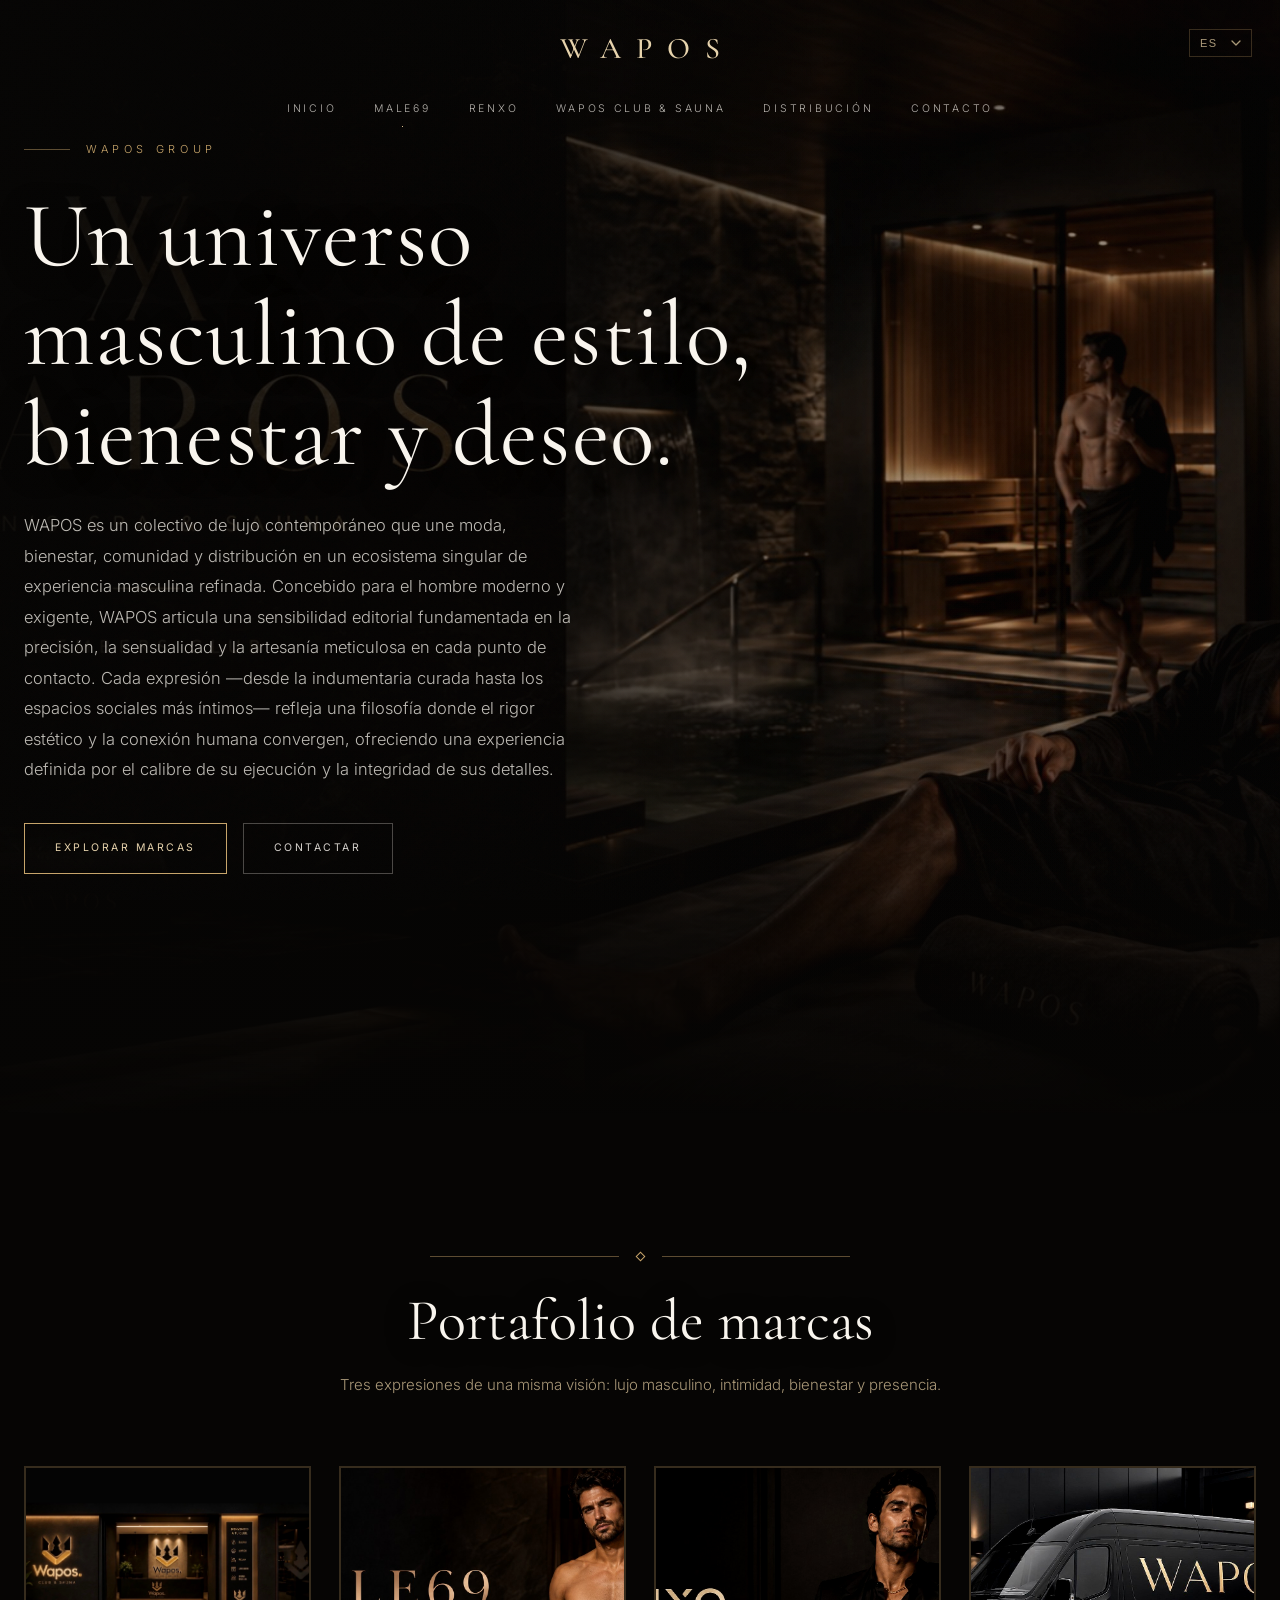
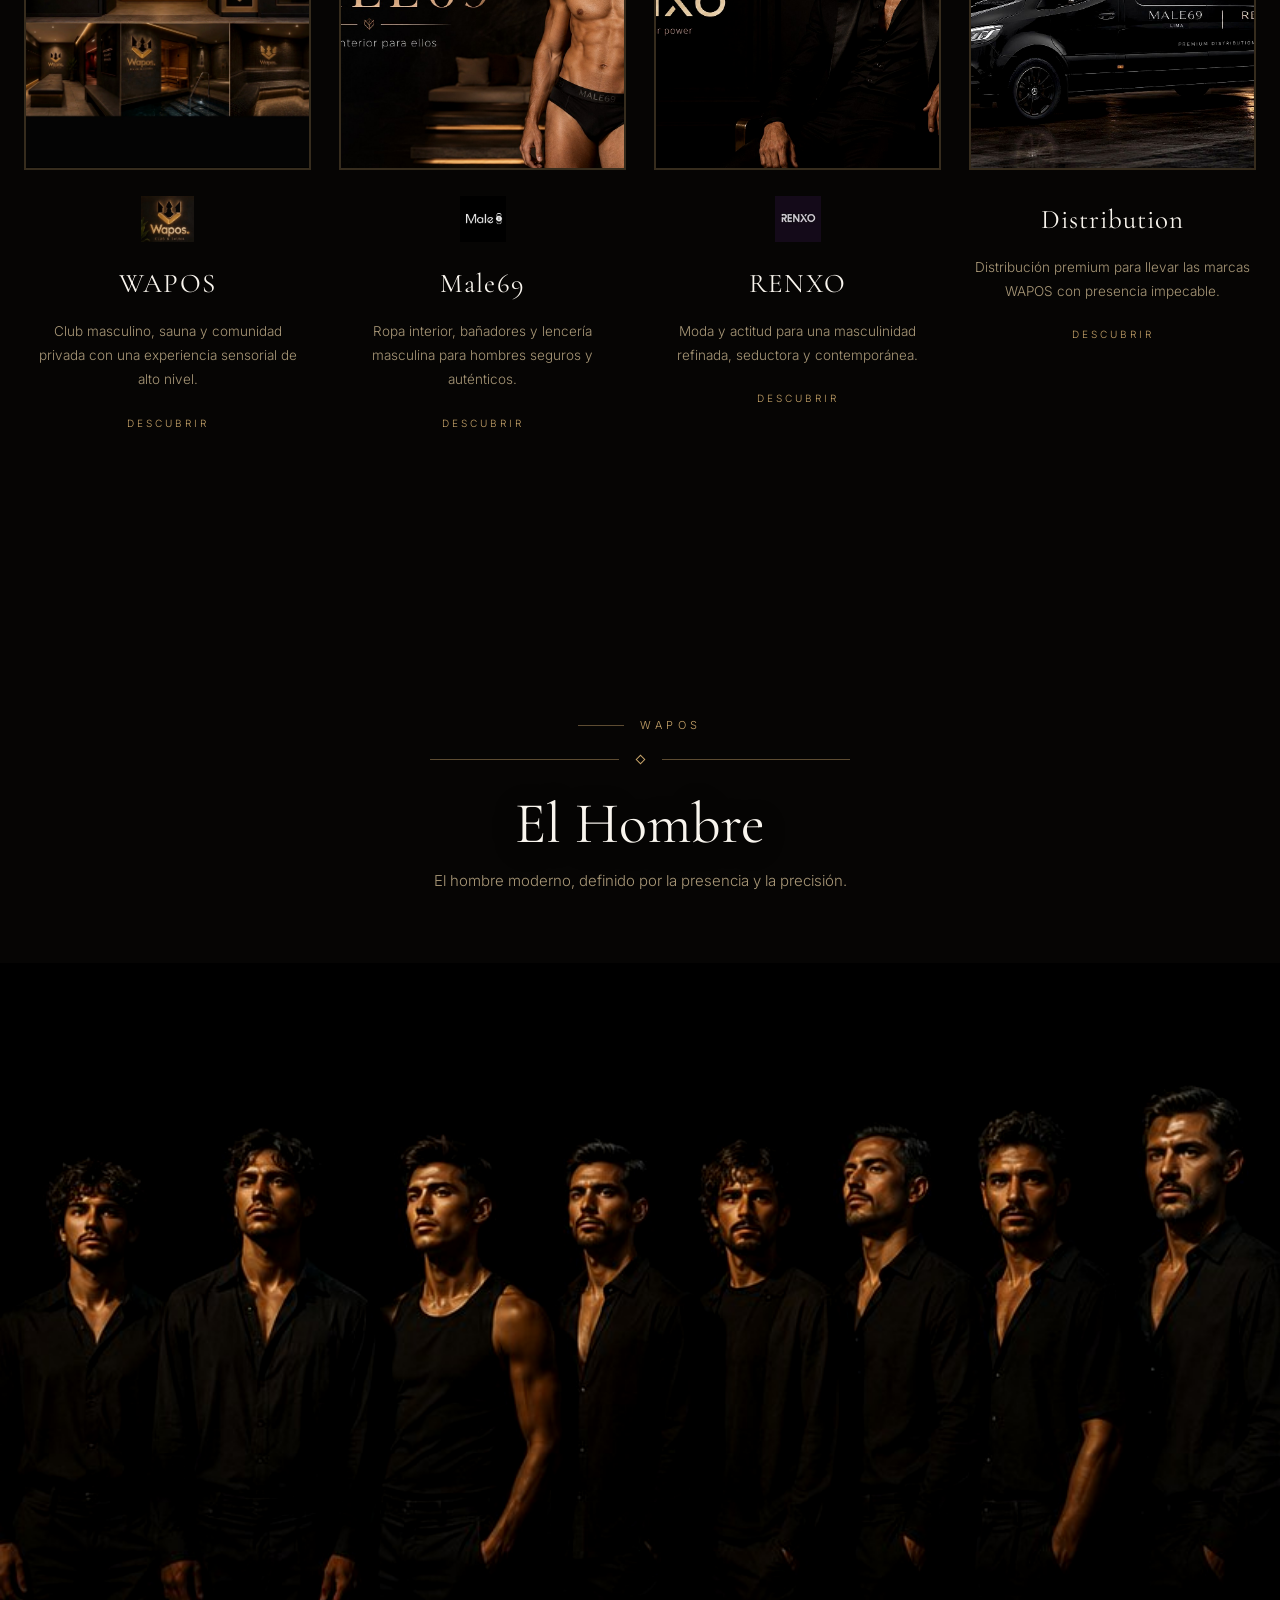
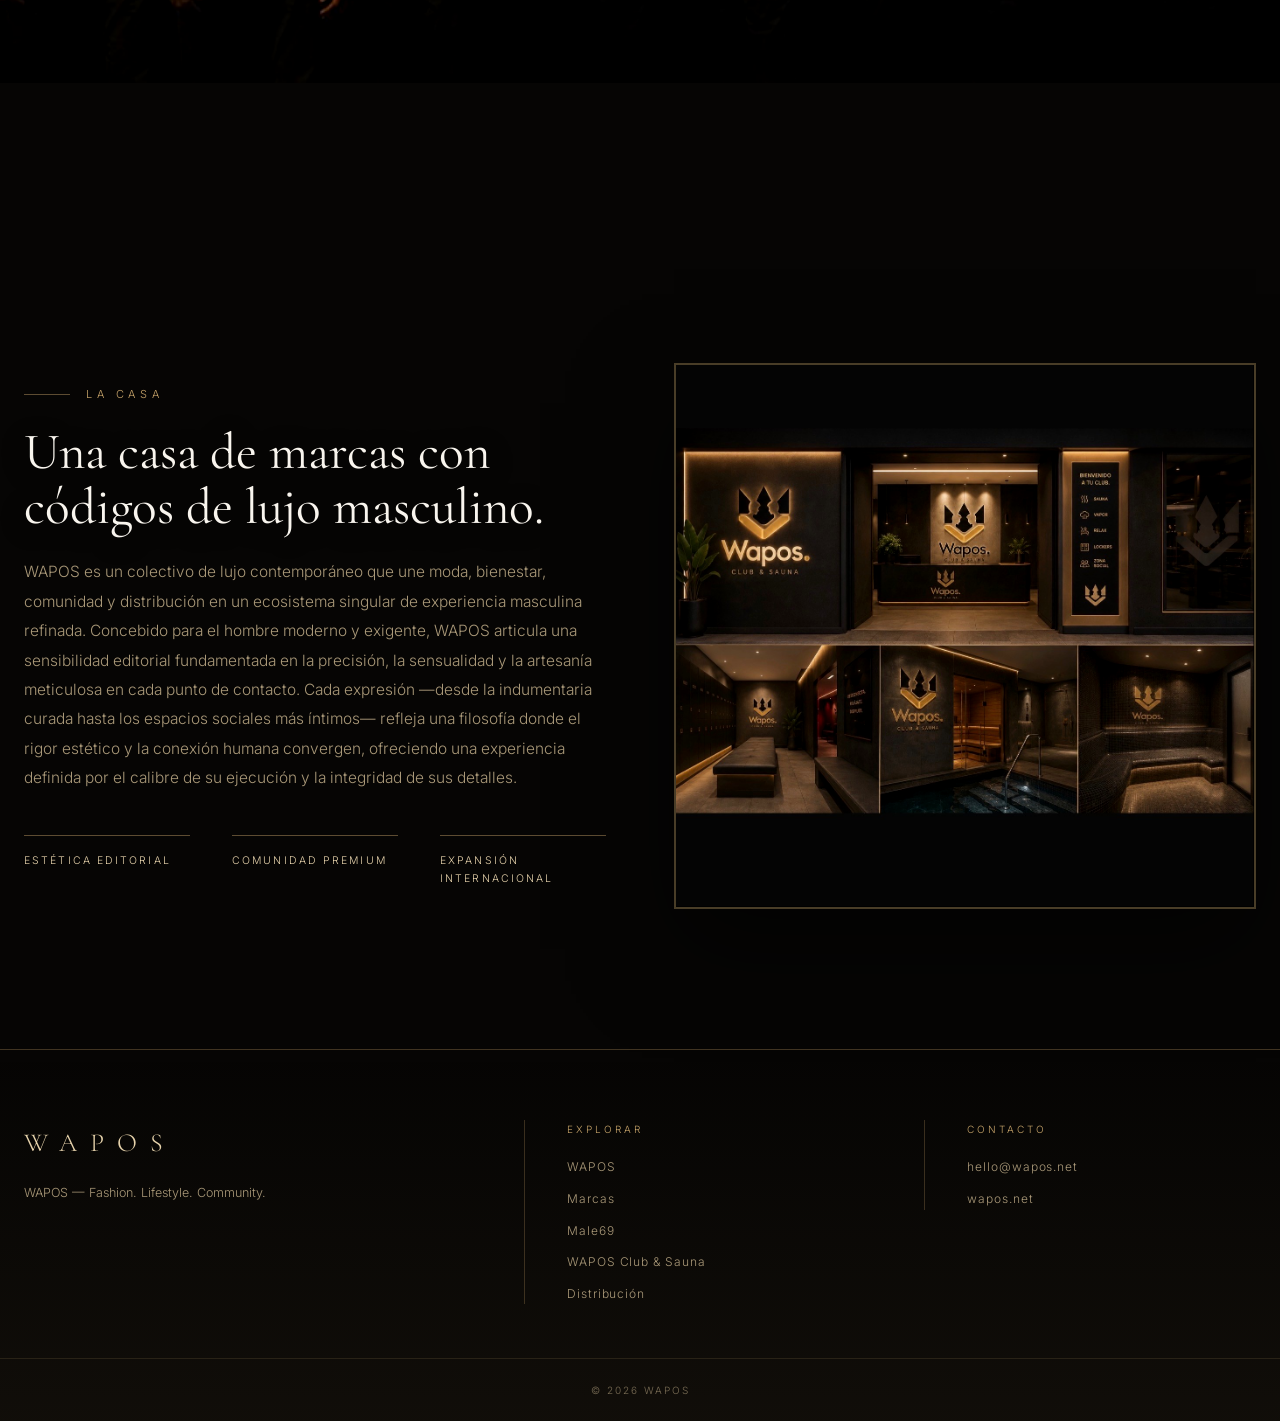
==== commit e7d2429f: "feature: El Hombre cinematic sequence with final imagery" ====
--- a/index.html
+++ b/index.html
@@ -1 +1 @@
-<!doctype html><html lang="es"><head><meta charset="utf-8"><meta name="viewport" content="width=device-width, initial-scale=1"><title>WAPOS — Fashion. Lifestyle. Community.</title><meta name="description" content="WAPOS — Fashion. Lifestyle. Community."><link rel="preconnect" href="https://fonts.googleapis.com"><link rel="preconnect" href="https://fonts.gstatic.com" crossorigin><link href="https://fonts.googleapis.com/css2?family=Cormorant+Garamond:ital,wght@0,400;0,500;1,400&family=Inter:wght@300;400;500&display=swap" rel="stylesheet"><link rel="stylesheet" href="assets/css/styles.css"></head><body><div class="splash" data-splash><div class="splash-mark">WAPOS</div></div><header class="site-header"><div class="nav-top"><a class="brand-link" href="index.html">WAPOS</a><select class="lang-select" data-language-select aria-label="Idioma"><option value="es">ES</option><option value="en">EN</option><option value="pt">PT</option><option value="fr">FR</option><option value="de">DE</option><option value="it">IT</option><option value="zh">中文</option></select></div><nav class="nav-links"><a data-i18n="nav.home" href="index.html">Inicio</a><a data-i18n="nav.male69" href="male69.html">Male69</a><a data-i18n="nav.renxo" href="brands.html#renxo">RENXO</a><a data-i18n="nav.club" href="club.html">WAPOS Club &amp; Sauna</a><a data-i18n="nav.distribution" href="distribution.html">Distribución</a><a data-i18n="nav.contact" href="contact.html">Contacto</a></nav></header><main><section class="hero"><img class="hero-bg" src="assets/images/heroes/home.jpg" alt="WAPOS"><div class="hero-content"><div class="eyebrow">WAPOS Group</div><h1 data-i18n="hero.title">Un universo masculino de estilo, bienestar y deseo.</h1><p data-i18n="hero.text">WAPOS es un colectivo de lujo contemporáneo que une moda, bienestar, comunidad y distribución en un ecosistema singular de experiencia masculina refinada. Concebido para el hombre moderno y exigente, WAPOS articula una sensibilidad editorial fundamentada en la precisión, la sensualidad y la artesanía meticulosa en cada punto de contacto. Cada expresión —desde la indumentaria curada hasta los espacios sociales más íntimos— refleja una filosofía donde el rigor estético y la conexión humana convergen, ofreciendo una experiencia definida por el calibre de su ejecución y la integridad de sus detalles.</p><div class="button-row"><a class="btn" href="brands.html" data-i18n="cta.explore">Explorar marcas</a><a class="btn ghost" href="contact.html" data-i18n="cta.contact">Contactar</a></div></div><div class="scroll-cue" aria-hidden="true"></div></section><section class="reveal"><div class="container"><div class="section-head"><div class="orn"><span></span></div><h2 data-i18n="home.brands.title">Portafolio de marcas</h2><p data-i18n="home.brands.text">Tres expresiones de una misma visión: lujo masculino, intimidad, bienestar y presencia.</p></div><div class="cards"><a class="card" href="club.html"><div class="frame"><img class="image" src="assets/images/heroes/club.jpg" alt="WAPOS Club" loading="lazy"></div><div class="card-body"><img class="card-logo" src="assets/images/logos/wapos-logo-crop.png" alt="WAPOS" loading="lazy"><h3>WAPOS</h3><p data-i18n="brand.wapos">Club masculino, sauna y comunidad privada con una experiencia sensorial de alto nivel.</p><span class="card-cta" data-i18n="cta.discover">Descubrir</span></div></a><a class="card" href="male69.html"><div class="frame"><img class="image" src="assets/images/heroes/male69.jpg" alt="Male69" loading="lazy"></div><div class="card-body"><img class="card-logo" src="assets/images/logos/male69-logo.png" alt="Male69" loading="lazy"><h3>Male69</h3><p data-i18n="brand.male69">Ropa interior, bañadores y lencería masculina para hombres seguros y auténticos.</p><span class="card-cta" data-i18n="cta.discover">Descubrir</span></div></a><a class="card" href="brands.html#renxo"><div class="frame"><img class="image" src="assets/images/heroes/renxo.jpg" alt="RENXO" loading="lazy"></div><div class="card-body"><img class="card-logo" src="assets/images/logos/renxo-logo.png" alt="RENXO" loading="lazy"><h3>RENXO</h3><p data-i18n="brand.renxo">Moda y actitud para una masculinidad refinada, seductora y contemporánea.</p><span class="card-cta" data-i18n="cta.discover">Descubrir</span></div></a><a class="card" href="distribution.html"><div class="frame"><img class="image" src="assets/images/heroes/distribution.jpg" alt="WAPOS Distribution" loading="lazy"></div><div class="card-body"><h3>Distribution</h3><p data-i18n="brand.distribution">Distribución premium para llevar las marcas WAPOS con presencia impecable.</p><span class="card-cta" data-i18n="cta.discover">Descubrir</span></div></a></div></div></section><section class="reveal"><div class="container split"><div class="panel"><div class="eyebrow">La Casa</div><h2 data-i18n="about.title">Una casa de marcas con códigos de lujo masculino.</h2><p data-i18n="about.text">WAPOS es un colectivo de lujo contemporáneo que une moda, bienestar, comunidad y distribución en un ecosistema singular de experiencia masculina refinada. Concebido para el hombre moderno y exigente, WAPOS articula una sensibilidad editorial fundamentada en la precisión, la sensualidad y la artesanía meticulosa en cada punto de contacto. Cada expresión —desde la indumentaria curada hasta los espacios sociales más íntimos— refleja una filosofía donde el rigor estético y la conexión humana convergen, ofreciendo una experiencia definida por el calibre de su ejecución y la integridad de sus detalles.</p><div class="pillars"><div class="pillar" data-i18n="about.pillar1">Estética editorial</div><div class="pillar" data-i18n="about.pillar2">Comunidad premium</div><div class="pillar" data-i18n="about.pillar3">Expansión internacional</div></div></div><img class="feature-img" src="assets/images/heroes/club.jpg" alt="WAPOS" loading="lazy"></div></section></main><footer class="footer"><div class="container footer-grid"><div><div class="footer-mark">WAPOS</div><p data-i18n="footer.tag">WAPOS — Fashion. Lifestyle. Community.</p></div><div><div class="footer-col-title" data-i18n="footer.explore">Explorar</div><nav class="footer-nav"><a data-i18n="nav.about" href="about.html">WAPOS</a><a data-i18n="nav.brands" href="brands.html">Marcas</a><a href="male69.html">Male69</a><a data-i18n="nav.club" href="club.html">WAPOS Club &amp; Sauna</a><a data-i18n="nav.distribution" href="distribution.html">Distribución</a></nav></div><div><div class="footer-col-title" data-i18n="nav.contact">Contacto</div><div class="footer-contact"><a href="mailto:hello@wapos.net">hello@wapos.net</a><span>wapos.net</span></div></div></div><div class="footer-legal">© 2026 WAPOS</div></footer><script src="assets/js/app.js"></script></body></html>+<!doctype html><html lang="es"><head><meta charset="utf-8"><meta name="viewport" content="width=device-width, initial-scale=1"><title>WAPOS — Fashion. Lifestyle. Community.</title><meta name="description" content="WAPOS — Fashion. Lifestyle. Community."><link rel="preconnect" href="https://fonts.googleapis.com"><link rel="preconnect" href="https://fonts.gstatic.com" crossorigin><link href="https://fonts.googleapis.com/css2?family=Cormorant+Garamond:ital,wght@0,400;0,500;1,400&family=Inter:wght@300;400;500&display=swap" rel="stylesheet"><link rel="stylesheet" href="assets/css/styles.css"></head><body><div class="splash" data-splash><div class="splash-mark">WAPOS</div></div><header class="site-header"><div class="nav-top"><a class="brand-link" href="index.html">WAPOS</a><select class="lang-select" data-language-select aria-label="Idioma"><option value="es">ES</option><option value="en">EN</option><option value="pt">PT</option><option value="fr">FR</option><option value="de">DE</option><option value="it">IT</option><option value="zh">中文</option></select></div><nav class="nav-links"><a data-i18n="nav.home" href="index.html">Inicio</a><a data-i18n="nav.male69" href="male69.html">Male69</a><a data-i18n="nav.renxo" href="brands.html#renxo">RENXO</a><a data-i18n="nav.club" href="club.html">WAPOS Club &amp; Sauna</a><a data-i18n="nav.distribution" href="distribution.html">Distribución</a><a data-i18n="nav.contact" href="contact.html">Contacto</a></nav></header><main><section class="hero"><img class="hero-bg" src="assets/images/heroes/home.jpg" alt="WAPOS"><div class="hero-content"><div class="eyebrow">WAPOS Group</div><h1 data-i18n="hero.title">Un universo masculino de estilo, bienestar y deseo.</h1><p data-i18n="hero.text">WAPOS es un colectivo de lujo contemporáneo que une moda, bienestar, comunidad y distribución en un ecosistema singular de experiencia masculina refinada. Concebido para el hombre moderno y exigente, WAPOS articula una sensibilidad editorial fundamentada en la precisión, la sensualidad y la artesanía meticulosa en cada punto de contacto. Cada expresión —desde la indumentaria curada hasta los espacios sociales más íntimos— refleja una filosofía donde el rigor estético y la conexión humana convergen, ofreciendo una experiencia definida por el calibre de su ejecución y la integridad de sus detalles.</p><div class="button-row"><a class="btn" href="brands.html" data-i18n="cta.explore">Explorar marcas</a><a class="btn ghost" href="contact.html" data-i18n="cta.contact">Contactar</a></div></div><div class="scroll-cue" aria-hidden="true"></div></section><section class="reveal"><div class="container"><div class="section-head"><div class="orn"><span></span></div><h2 data-i18n="home.brands.title">Portafolio de marcas</h2><p data-i18n="home.brands.text">Tres expresiones de una misma visión: lujo masculino, intimidad, bienestar y presencia.</p></div><div class="cards"><a class="card" href="club.html"><div class="frame"><img class="image" src="assets/images/heroes/club.jpg" alt="WAPOS Club" loading="lazy"></div><div class="card-body"><img class="card-logo" src="assets/images/logos/wapos-logo-crop.png" alt="WAPOS" loading="lazy"><h3>WAPOS</h3><p data-i18n="brand.wapos">Club masculino, sauna y comunidad privada con una experiencia sensorial de alto nivel.</p><span class="card-cta" data-i18n="cta.discover">Descubrir</span></div></a><a class="card" href="male69.html"><div class="frame"><img class="image" src="assets/images/heroes/male69.jpg" alt="Male69" loading="lazy"></div><div class="card-body"><img class="card-logo" src="assets/images/logos/male69-logo.png" alt="Male69" loading="lazy"><h3>Male69</h3><p data-i18n="brand.male69">Ropa interior, bañadores y lencería masculina para hombres seguros y auténticos.</p><span class="card-cta" data-i18n="cta.discover">Descubrir</span></div></a><a class="card" href="brands.html#renxo"><div class="frame"><img class="image" src="assets/images/heroes/renxo.jpg" alt="RENXO" loading="lazy"></div><div class="card-body"><img class="card-logo" src="assets/images/logos/renxo-logo.png" alt="RENXO" loading="lazy"><h3>RENXO</h3><p data-i18n="brand.renxo">Moda y actitud para una masculinidad refinada, seductora y contemporánea.</p><span class="card-cta" data-i18n="cta.discover">Descubrir</span></div></a><a class="card" href="distribution.html"><div class="frame"><img class="image" src="assets/images/heroes/distribution.jpg" alt="WAPOS Distribution" loading="lazy"></div><div class="card-body"><h3>Distribution</h3><p data-i18n="brand.distribution">Distribución premium para llevar las marcas WAPOS con presencia impecable.</p><span class="card-cta" data-i18n="cta.discover">Descubrir</span></div></a></div></div></section><section class="reveal el-hombre"><div class="container"><div class="section-head"><div class="eyebrow centered">WAPOS</div><div class="orn"><span></span></div><h2 data-i18n="hombre.title">El Hombre</h2><p data-i18n="hombre.caption">El hombre moderno, definido por la presencia y la precisión.</p></div></div><div class="hombre-stage" data-hombre-stage><div class="hombre-layer layer-a"><img src="assets/images/hombre/hombre-group-8.jpg" alt="" loading="lazy"><div class="hombre-sweep sweep-a"></div></div><div class="hombre-layer layer-b"><img src="assets/images/hombre/product-01.jpg" alt="Male69" loading="lazy"></div><div class="hombre-layer layer-c"><img src="assets/images/hombre/hombre-group-4.jpg" alt="" loading="lazy"><div class="hombre-sweep sweep-c"></div></div><div class="hombre-layer layer-d"><img src="assets/images/hombre/product-02.jpg" alt="RENXO" loading="lazy"></div></div></section><section class="reveal"><div class="container split"><div class="panel"><div class="eyebrow">La Casa</div><h2 data-i18n="about.title">Una casa de marcas con códigos de lujo masculino.</h2><p data-i18n="about.text">WAPOS es un colectivo de lujo contemporáneo que une moda, bienestar, comunidad y distribución en un ecosistema singular de experiencia masculina refinada. Concebido para el hombre moderno y exigente, WAPOS articula una sensibilidad editorial fundamentada en la precisión, la sensualidad y la artesanía meticulosa en cada punto de contacto. Cada expresión —desde la indumentaria curada hasta los espacios sociales más íntimos— refleja una filosofía donde el rigor estético y la conexión humana convergen, ofreciendo una experiencia definida por el calibre de su ejecución y la integridad de sus detalles.</p><div class="pillars"><div class="pillar" data-i18n="about.pillar1">Estética editorial</div><div class="pillar" data-i18n="about.pillar2">Comunidad premium</div><div class="pillar" data-i18n="about.pillar3">Expansión internacional</div></div></div><img class="feature-img" src="assets/images/heroes/club.jpg" alt="WAPOS" loading="lazy"></div></section></main><footer class="footer"><div class="container footer-grid"><div><div class="footer-mark">WAPOS</div><p data-i18n="footer.tag">WAPOS — Fashion. Lifestyle. Community.</p></div><div><div class="footer-col-title" data-i18n="footer.explore">Explorar</div><nav class="footer-nav"><a data-i18n="nav.about" href="about.html">WAPOS</a><a data-i18n="nav.brands" href="brands.html">Marcas</a><a href="male69.html">Male69</a><a data-i18n="nav.club" href="club.html">WAPOS Club &amp; Sauna</a><a data-i18n="nav.distribution" href="distribution.html">Distribución</a></nav></div><div><div class="footer-col-title" data-i18n="nav.contact">Contacto</div><div class="footer-contact"><a href="mailto:hello@wapos.net">hello@wapos.net</a><span>wapos.net</span></div></div></div><div class="footer-legal">© 2026 WAPOS</div></footer><script src="assets/js/app.js"></script></body></html>
--- a/assets/css/styles.css
+++ b/assets/css/styles.css
@@ -191,6 +191,26 @@
 .cards .card:nth-child(3),.pillars .pillar:nth-child(3){transition-delay:180ms}
 .cards .card:nth-child(4){transition-delay:270ms}
 
+/* ————— El Hombre cinematic sequence ————— */
+.eyebrow.centered{justify-content:center;margin:0 auto 20px}
+.el-hombre .section-head p{margin-top:-6px}
+.hombre-stage{position:relative;width:100%;aspect-ratio:16/9;max-height:760px;
+  background:#000;overflow:hidden;}
+.hombre-layer{position:absolute;inset:0;opacity:0;transition:opacity 1.2s var(--ease);}
+.hombre-layer img{width:100%;height:100%;object-fit:cover;
+  filter:saturate(1) contrast(1.05) brightness(.95);}
+.hombre-stage[data-phase="a"] .layer-a{opacity:1}
+.hombre-stage[data-phase="b"] .layer-b{opacity:1}
+.hombre-stage[data-phase="c"] .layer-c{opacity:1}
+.hombre-stage[data-phase="d"] .layer-d{opacity:1}
+.hombre-sweep{position:absolute;top:0;bottom:0;left:-35%;width:20%;
+  background:linear-gradient(100deg,transparent 0%,rgba(199,164,106,.4) 45%,rgba(231,211,172,.6) 50%,rgba(199,164,106,.4) 55%,transparent 100%);
+  opacity:0;pointer-events:none;}
+.hombre-stage[data-phase="a"] .sweep-a{animation:hombreSweepA 4s var(--ease) 1;}
+.hombre-stage[data-phase="c"] .sweep-c{animation:hombreSweepC 3.5s var(--ease) 1;}
+@keyframes hombreSweepA{0%{opacity:0;left:-35%}10%{opacity:1}88%{opacity:1}100%{opacity:0;left:115%}}
+@keyframes hombreSweepC{0%{opacity:0;left:-35%}12%{opacity:1}88%{opacity:1}100%{opacity:0;left:115%}}
+
 /* ————— Editorial split ————— */
 .split{display:grid;grid-template-columns:1fr 1fr;gap:var(--space-4);align-items:center}
 .panel{padding:0}
@@ -278,6 +298,8 @@
   .hero-bg{transform:none}
   body{opacity:1}
   .splash-mark{opacity:1;transform:scale(1.3)}
+  .hombre-stage .layer-a{opacity:1!important}
+  .hombre-stage .layer-b,.hombre-stage .layer-c,.hombre-stage .layer-d,.hombre-sweep{opacity:0!important;display:none}
 }
 
 /* ————— Responsive: tablet ————— */
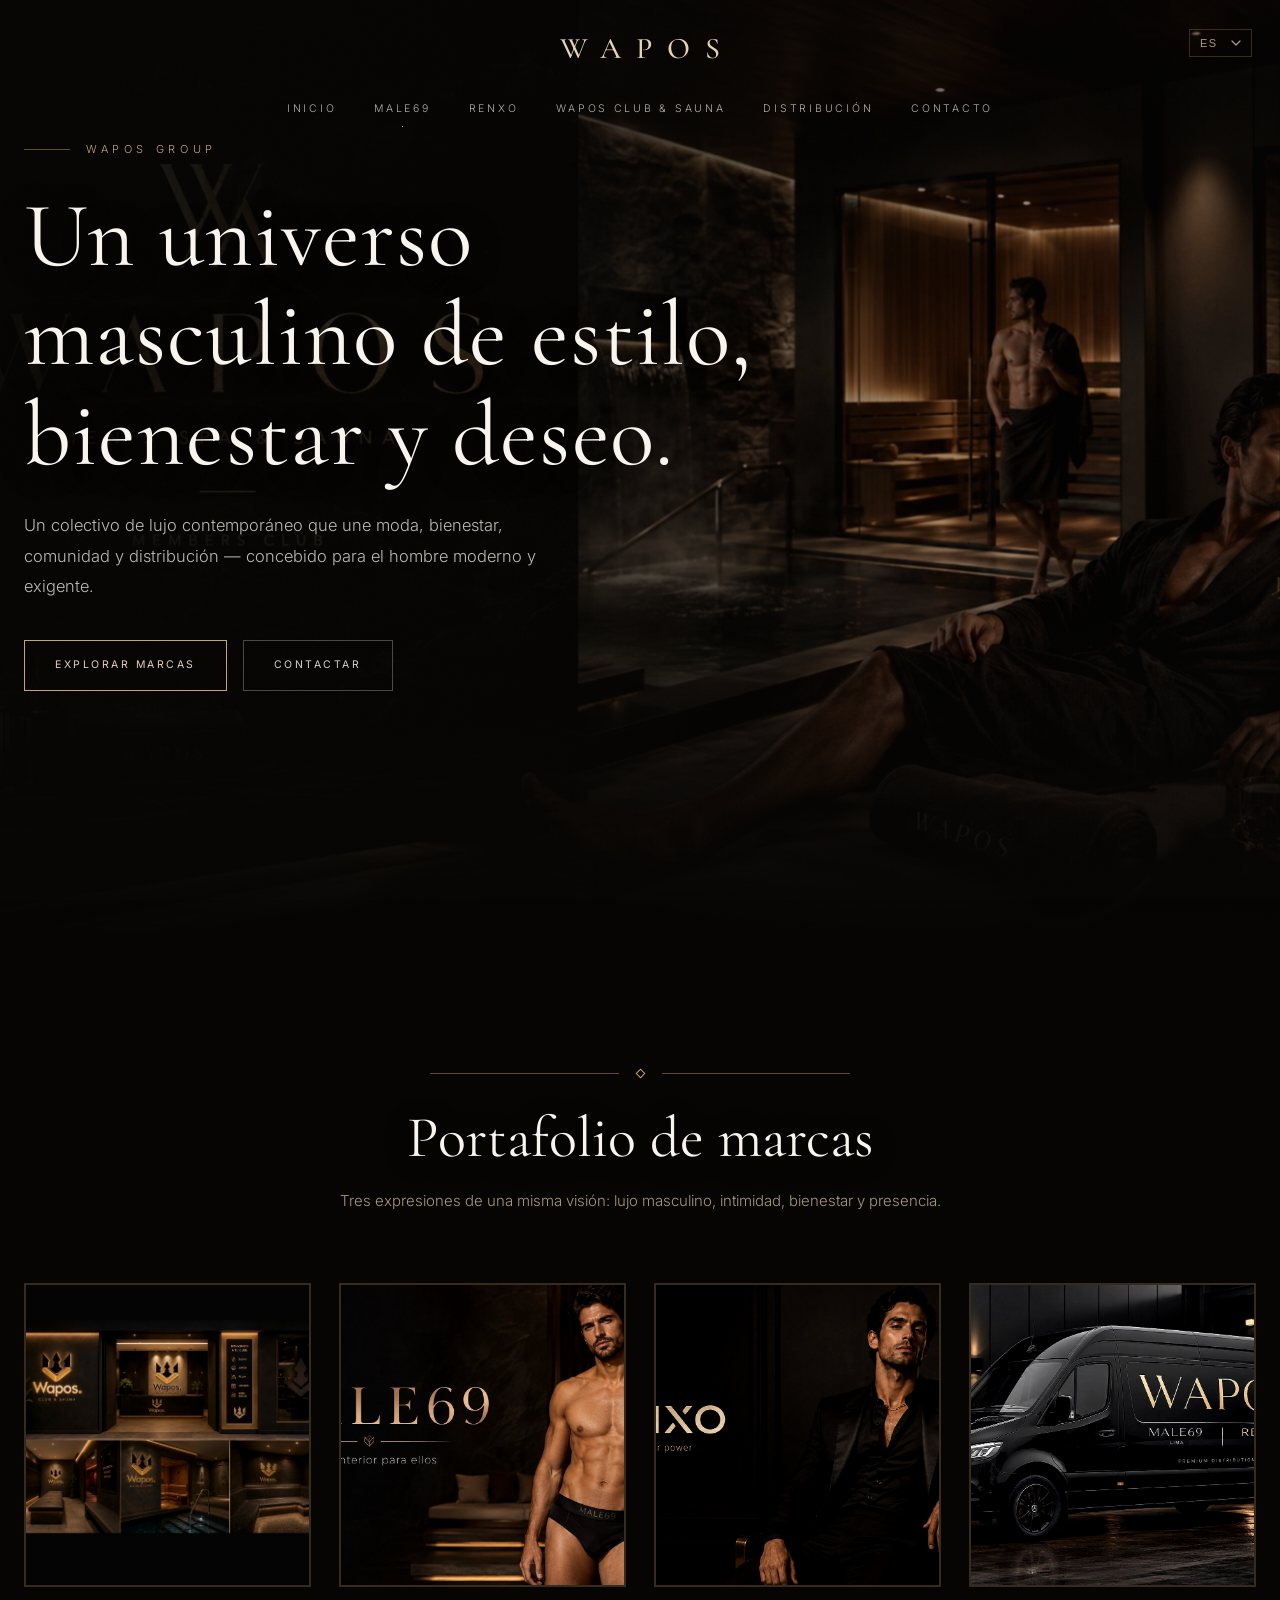
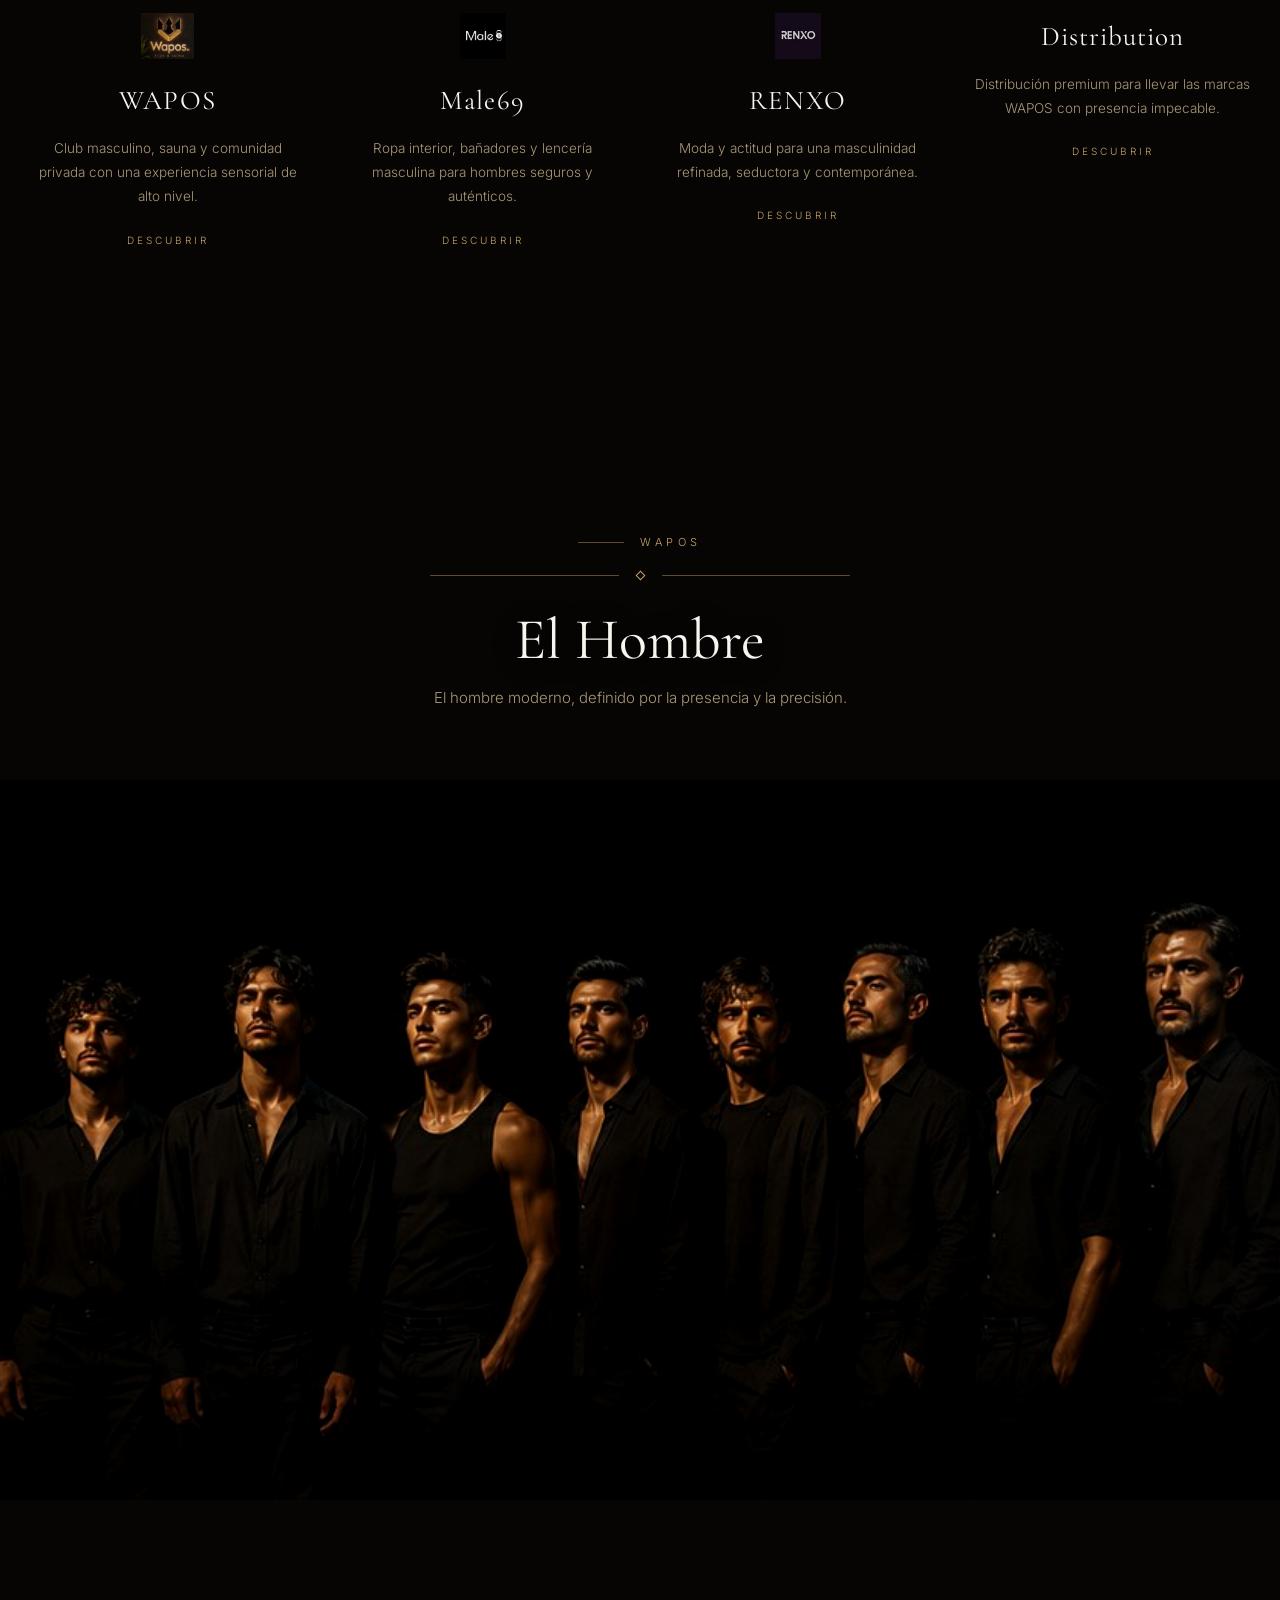
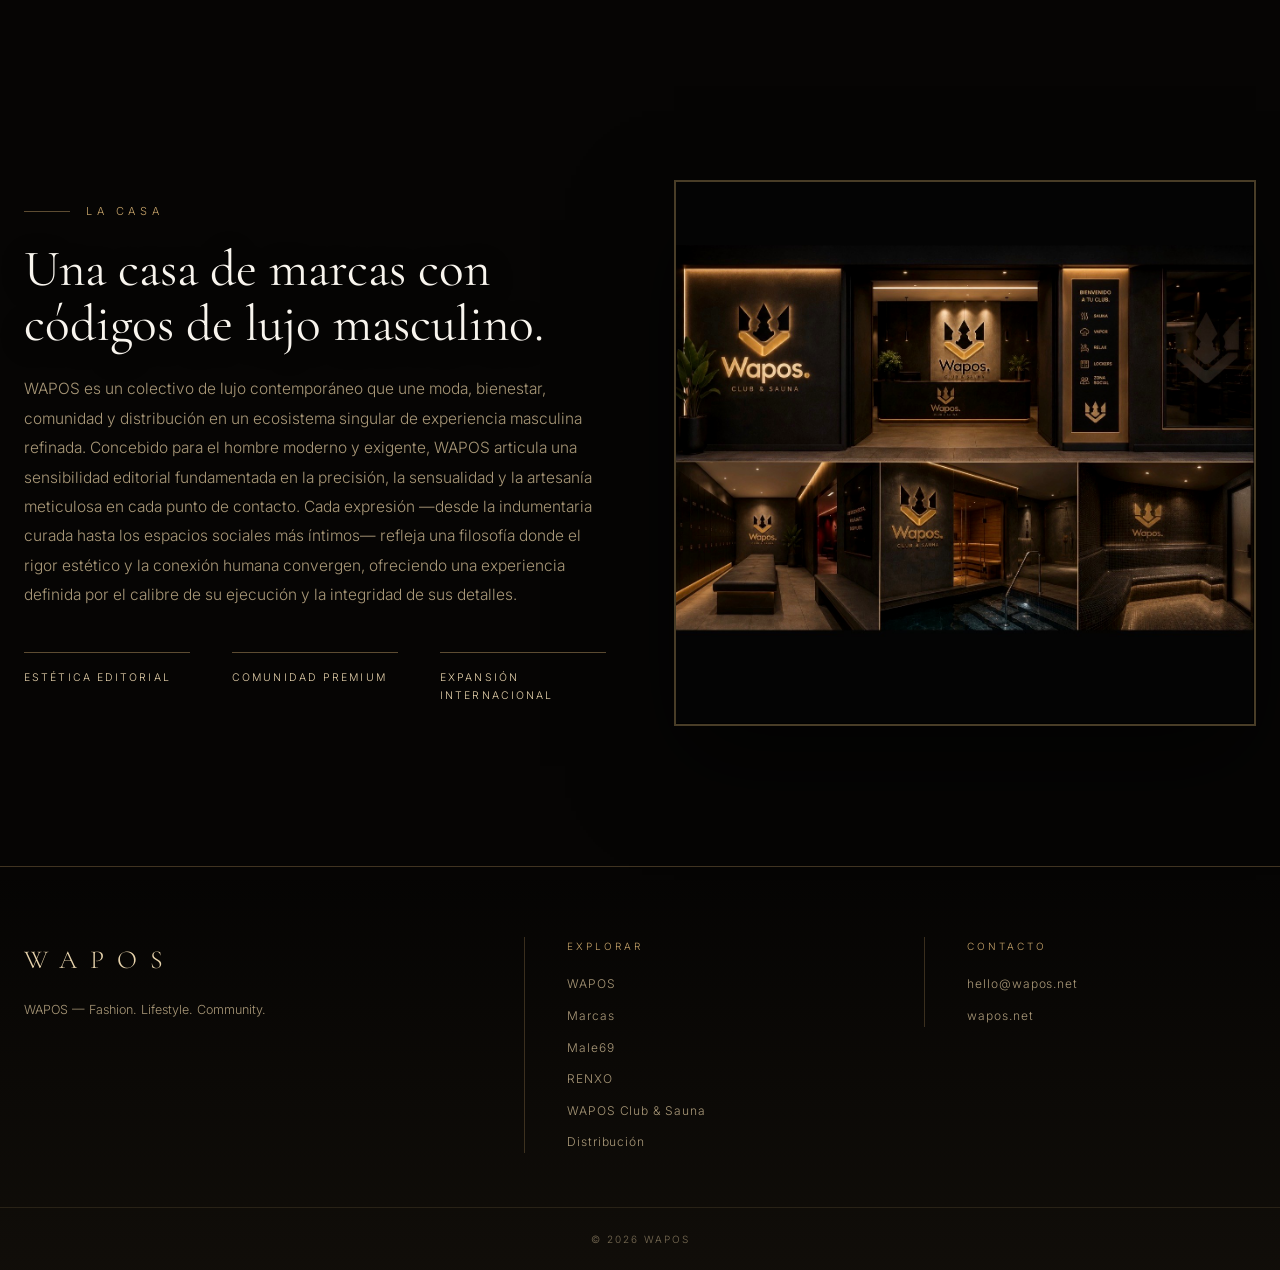
==== commit 36fc9b89: "fix: mobile hamburger navigation, dedicated RENXO page, homepage copy hierarchy - Mobile nav: full-s" ====
--- a/index.html
+++ b/index.html
@@ -1 +1 @@
-<!doctype html><html lang="es"><head><meta charset="utf-8"><meta name="viewport" content="width=device-width, initial-scale=1"><title>WAPOS — Fashion. Lifestyle. Community.</title><meta name="description" content="WAPOS — Fashion. Lifestyle. Community."><link rel="preconnect" href="https://fonts.googleapis.com"><link rel="preconnect" href="https://fonts.gstatic.com" crossorigin><link href="https://fonts.googleapis.com/css2?family=Cormorant+Garamond:ital,wght@0,400;0,500;1,400&family=Inter:wght@300;400;500&display=swap" rel="stylesheet"><link rel="stylesheet" href="assets/css/styles.css"></head><body><div class="splash" data-splash><div class="splash-mark">WAPOS</div></div><header class="site-header"><div class="nav-top"><a class="brand-link" href="index.html">WAPOS</a><select class="lang-select" data-language-select aria-label="Idioma"><option value="es">ES</option><option value="en">EN</option><option value="pt">PT</option><option value="fr">FR</option><option value="de">DE</option><option value="it">IT</option><option value="zh">中文</option></select></div><nav class="nav-links"><a data-i18n="nav.home" href="index.html">Inicio</a><a data-i18n="nav.male69" href="male69.html">Male69</a><a data-i18n="nav.renxo" href="brands.html#renxo">RENXO</a><a data-i18n="nav.club" href="club.html">WAPOS Club &amp; Sauna</a><a data-i18n="nav.distribution" href="distribution.html">Distribución</a><a data-i18n="nav.contact" href="contact.html">Contacto</a></nav></header><main><section class="hero"><img class="hero-bg" src="assets/images/heroes/home.jpg" alt="WAPOS"><div class="hero-content"><div class="eyebrow">WAPOS Group</div><h1 data-i18n="hero.title">Un universo masculino de estilo, bienestar y deseo.</h1><p data-i18n="hero.text">WAPOS es un colectivo de lujo contemporáneo que une moda, bienestar, comunidad y distribución en un ecosistema singular de experiencia masculina refinada. Concebido para el hombre moderno y exigente, WAPOS articula una sensibilidad editorial fundamentada en la precisión, la sensualidad y la artesanía meticulosa en cada punto de contacto. Cada expresión —desde la indumentaria curada hasta los espacios sociales más íntimos— refleja una filosofía donde el rigor estético y la conexión humana convergen, ofreciendo una experiencia definida por el calibre de su ejecución y la integridad de sus detalles.</p><div class="button-row"><a class="btn" href="brands.html" data-i18n="cta.explore">Explorar marcas</a><a class="btn ghost" href="contact.html" data-i18n="cta.contact">Contactar</a></div></div><div class="scroll-cue" aria-hidden="true"></div></section><section class="reveal"><div class="container"><div class="section-head"><div class="orn"><span></span></div><h2 data-i18n="home.brands.title">Portafolio de marcas</h2><p data-i18n="home.brands.text">Tres expresiones de una misma visión: lujo masculino, intimidad, bienestar y presencia.</p></div><div class="cards"><a class="card" href="club.html"><div class="frame"><img class="image" src="assets/images/heroes/club.jpg" alt="WAPOS Club" loading="lazy"></div><div class="card-body"><img class="card-logo" src="assets/images/logos/wapos-logo-crop.png" alt="WAPOS" loading="lazy"><h3>WAPOS</h3><p data-i18n="brand.wapos">Club masculino, sauna y comunidad privada con una experiencia sensorial de alto nivel.</p><span class="card-cta" data-i18n="cta.discover">Descubrir</span></div></a><a class="card" href="male69.html"><div class="frame"><img class="image" src="assets/images/heroes/male69.jpg" alt="Male69" loading="lazy"></div><div class="card-body"><img class="card-logo" src="assets/images/logos/male69-logo.png" alt="Male69" loading="lazy"><h3>Male69</h3><p data-i18n="brand.male69">Ropa interior, bañadores y lencería masculina para hombres seguros y auténticos.</p><span class="card-cta" data-i18n="cta.discover">Descubrir</span></div></a><a class="card" href="brands.html#renxo"><div class="frame"><img class="image" src="assets/images/heroes/renxo.jpg" alt="RENXO" loading="lazy"></div><div class="card-body"><img class="card-logo" src="assets/images/logos/renxo-logo.png" alt="RENXO" loading="lazy"><h3>RENXO</h3><p data-i18n="brand.renxo">Moda y actitud para una masculinidad refinada, seductora y contemporánea.</p><span class="card-cta" data-i18n="cta.discover">Descubrir</span></div></a><a class="card" href="distribution.html"><div class="frame"><img class="image" src="assets/images/heroes/distribution.jpg" alt="WAPOS Distribution" loading="lazy"></div><div class="card-body"><h3>Distribution</h3><p data-i18n="brand.distribution">Distribución premium para llevar las marcas WAPOS con presencia impecable.</p><span class="card-cta" data-i18n="cta.discover">Descubrir</span></div></a></div></div></section><section class="reveal el-hombre"><div class="container"><div class="section-head"><div class="eyebrow centered">WAPOS</div><div class="orn"><span></span></div><h2 data-i18n="hombre.title">El Hombre</h2><p data-i18n="hombre.caption">El hombre moderno, definido por la presencia y la precisión.</p></div></div><div class="hombre-stage" data-hombre-stage><div class="hombre-layer layer-a"><img src="assets/images/hombre/hombre-group-8.jpg" alt="" loading="lazy"><div class="hombre-sweep sweep-a"></div></div><div class="hombre-layer layer-b"><img src="assets/images/hombre/product-01.jpg" alt="Male69" loading="lazy"></div><div class="hombre-layer layer-c"><img src="assets/images/hombre/hombre-group-4.jpg" alt="" loading="lazy"><div class="hombre-sweep sweep-c"></div></div><div class="hombre-layer layer-d"><img src="assets/images/hombre/product-02.jpg" alt="RENXO" loading="lazy"></div></div></section><section class="reveal"><div class="container split"><div class="panel"><div class="eyebrow">La Casa</div><h2 data-i18n="about.title">Una casa de marcas con códigos de lujo masculino.</h2><p data-i18n="about.text">WAPOS es un colectivo de lujo contemporáneo que une moda, bienestar, comunidad y distribución en un ecosistema singular de experiencia masculina refinada. Concebido para el hombre moderno y exigente, WAPOS articula una sensibilidad editorial fundamentada en la precisión, la sensualidad y la artesanía meticulosa en cada punto de contacto. Cada expresión —desde la indumentaria curada hasta los espacios sociales más íntimos— refleja una filosofía donde el rigor estético y la conexión humana convergen, ofreciendo una experiencia definida por el calibre de su ejecución y la integridad de sus detalles.</p><div class="pillars"><div class="pillar" data-i18n="about.pillar1">Estética editorial</div><div class="pillar" data-i18n="about.pillar2">Comunidad premium</div><div class="pillar" data-i18n="about.pillar3">Expansión internacional</div></div></div><img class="feature-img" src="assets/images/heroes/club.jpg" alt="WAPOS" loading="lazy"></div></section></main><footer class="footer"><div class="container footer-grid"><div><div class="footer-mark">WAPOS</div><p data-i18n="footer.tag">WAPOS — Fashion. Lifestyle. Community.</p></div><div><div class="footer-col-title" data-i18n="footer.explore">Explorar</div><nav class="footer-nav"><a data-i18n="nav.about" href="about.html">WAPOS</a><a data-i18n="nav.brands" href="brands.html">Marcas</a><a href="male69.html">Male69</a><a data-i18n="nav.club" href="club.html">WAPOS Club &amp; Sauna</a><a data-i18n="nav.distribution" href="distribution.html">Distribución</a></nav></div><div><div class="footer-col-title" data-i18n="nav.contact">Contacto</div><div class="footer-contact"><a href="mailto:hello@wapos.net">hello@wapos.net</a><span>wapos.net</span></div></div></div><div class="footer-legal">© 2026 WAPOS</div></footer><script src="assets/js/app.js"></script></body></html>+<!doctype html><html lang="es"><head><meta charset="utf-8"><meta name="viewport" content="width=device-width, initial-scale=1"><title>WAPOS — Fashion. Lifestyle. Community.</title><meta name="description" content="WAPOS — Fashion. Lifestyle. Community."><link rel="preconnect" href="https://fonts.googleapis.com"><link rel="preconnect" href="https://fonts.gstatic.com" crossorigin><link href="https://fonts.googleapis.com/css2?family=Cormorant+Garamond:ital,wght@0,400;0,500;1,400&family=Inter:wght@300;400;500&display=swap" rel="stylesheet"><link rel="stylesheet" href="assets/css/styles.css"></head><body><div class="splash" data-splash><div class="splash-mark">WAPOS</div></div><header class="site-header"><div class="nav-top"><a class="brand-link" href="index.html">WAPOS</a><select class="lang-select" data-language-select aria-label="Idioma"><option value="es">ES</option><option value="en">EN</option><option value="pt">PT</option><option value="fr">FR</option><option value="de">DE</option><option value="it">IT</option><option value="zh">中文</option></select></div><nav class="nav-links"><a data-i18n="nav.home" href="index.html">Inicio</a><a data-i18n="nav.male69" href="male69.html">Male69</a><a data-i18n="nav.renxo" href="renxo.html">RENXO</a><a data-i18n="nav.club" href="club.html">WAPOS Club &amp; Sauna</a><a data-i18n="nav.distribution" href="distribution.html">Distribución</a><a data-i18n="nav.contact" href="contact.html">Contacto</a></nav></header><main><section class="hero"><img class="hero-bg" src="assets/images/heroes/home.jpg" alt="WAPOS"><div class="hero-content"><div class="eyebrow">WAPOS Group</div><h1 data-i18n="hero.title">Un universo masculino de estilo, bienestar y deseo.</h1><p data-i18n="hero.text">Un colectivo de lujo contemporáneo que une moda, bienestar, comunidad y distribución — concebido para el hombre moderno y exigente.</p><div class="button-row"><a class="btn" href="brands.html" data-i18n="cta.explore">Explorar marcas</a><a class="btn ghost" href="contact.html" data-i18n="cta.contact">Contactar</a></div></div><div class="scroll-cue" aria-hidden="true"></div></section><section class="reveal"><div class="container"><div class="section-head"><div class="orn"><span></span></div><h2 data-i18n="home.brands.title">Portafolio de marcas</h2><p data-i18n="home.brands.text">Tres expresiones de una misma visión: lujo masculino, intimidad, bienestar y presencia.</p></div><div class="cards"><a class="card" href="club.html"><div class="frame"><img class="image" src="assets/images/heroes/club.jpg" alt="WAPOS Club" loading="lazy"></div><div class="card-body"><img class="card-logo" src="assets/images/logos/wapos-logo-crop.png" alt="WAPOS" loading="lazy"><h3>WAPOS</h3><p data-i18n="brand.wapos">Club masculino, sauna y comunidad privada con una experiencia sensorial de alto nivel.</p><span class="card-cta" data-i18n="cta.discover">Descubrir</span></div></a><a class="card" href="male69.html"><div class="frame"><img class="image" src="assets/images/heroes/male69.jpg" alt="Male69" loading="lazy"></div><div class="card-body"><img class="card-logo" src="assets/images/logos/male69-logo.png" alt="Male69" loading="lazy"><h3>Male69</h3><p data-i18n="brand.male69">Ropa interior, bañadores y lencería masculina para hombres seguros y auténticos.</p><span class="card-cta" data-i18n="cta.discover">Descubrir</span></div></a><a class="card" href="renxo.html"><div class="frame"><img class="image" src="assets/images/heroes/renxo.jpg" alt="RENXO" loading="lazy"></div><div class="card-body"><img class="card-logo" src="assets/images/logos/renxo-logo.png" alt="RENXO" loading="lazy"><h3>RENXO</h3><p data-i18n="brand.renxo">Moda y actitud para una masculinidad refinada, seductora y contemporánea.</p><span class="card-cta" data-i18n="cta.discover">Descubrir</span></div></a><a class="card" href="distribution.html"><div class="frame"><img class="image" src="assets/images/heroes/distribution.jpg" alt="WAPOS Distribution" loading="lazy"></div><div class="card-body"><h3>Distribution</h3><p data-i18n="brand.distribution">Distribución premium para llevar las marcas WAPOS con presencia impecable.</p><span class="card-cta" data-i18n="cta.discover">Descubrir</span></div></a></div></div></section><section class="reveal el-hombre"><div class="container"><div class="section-head"><div class="eyebrow centered">WAPOS</div><div class="orn"><span></span></div><h2 data-i18n="hombre.title">El Hombre</h2><p data-i18n="hombre.caption">El hombre moderno, definido por la presencia y la precisión.</p></div></div><div class="hombre-stage" data-hombre-stage><div class="hombre-layer layer-a"><img src="assets/images/hombre/hombre-group-8.jpg" alt="" loading="lazy"><div class="hombre-sweep sweep-a"></div></div><div class="hombre-layer layer-b"><img src="assets/images/hombre/product-01.jpg" alt="Male69" loading="lazy"></div><div class="hombre-layer layer-c"><img src="assets/images/hombre/hombre-group-4.jpg" alt="" loading="lazy"><div class="hombre-sweep sweep-c"></div></div><div class="hombre-layer layer-d"><img src="assets/images/hombre/product-02.jpg" alt="RENXO" loading="lazy"></div></div></section><section class="reveal"><div class="container split"><div class="panel"><div class="eyebrow">La Casa</div><h2 data-i18n="about.title">Una casa de marcas con códigos de lujo masculino.</h2><p data-i18n="about.text">WAPOS es un colectivo de lujo contemporáneo que une moda, bienestar, comunidad y distribución en un ecosistema singular de experiencia masculina refinada. Concebido para el hombre moderno y exigente, WAPOS articula una sensibilidad editorial fundamentada en la precisión, la sensualidad y la artesanía meticulosa en cada punto de contacto. Cada expresión —desde la indumentaria curada hasta los espacios sociales más íntimos— refleja una filosofía donde el rigor estético y la conexión humana convergen, ofreciendo una experiencia definida por el calibre de su ejecución y la integridad de sus detalles.</p><div class="pillars"><div class="pillar" data-i18n="about.pillar1">Estética editorial</div><div class="pillar" data-i18n="about.pillar2">Comunidad premium</div><div class="pillar" data-i18n="about.pillar3">Expansión internacional</div></div></div><img class="feature-img" src="assets/images/heroes/club.jpg" alt="WAPOS" loading="lazy"></div></section></main><footer class="footer"><div class="container footer-grid"><div><div class="footer-mark">WAPOS</div><p data-i18n="footer.tag">WAPOS — Fashion. Lifestyle. Community.</p></div><div><div class="footer-col-title" data-i18n="footer.explore">Explorar</div><nav class="footer-nav"><a data-i18n="nav.about" href="about.html">WAPOS</a><a data-i18n="nav.brands" href="brands.html">Marcas</a><a href="male69.html">Male69</a><a href="renxo.html">RENXO</a><a data-i18n="nav.club" href="club.html">WAPOS Club &amp; Sauna</a><a data-i18n="nav.distribution" href="distribution.html">Distribución</a></nav></div><div><div class="footer-col-title" data-i18n="nav.contact">Contacto</div><div class="footer-contact"><a href="mailto:hello@wapos.net">hello@wapos.net</a><span>wapos.net</span></div></div></div><div class="footer-legal">© 2026 WAPOS</div></footer><script src="assets/js/app.js"></script></body></html>
--- a/assets/css/styles.css
+++ b/assets/css/styles.css
@@ -106,6 +106,9 @@
              linear-gradient(to top,rgba(6,5,4,.95),transparent 42%);}
 .hero-content{position:relative;z-index:2;width:min(1240px,calc(100% - 48px));
   margin-inline:auto;padding:0 0 11vh;}
+.hero-logo{max-height:72px;width:auto;margin-bottom:24px;
+  opacity:0;animation:heroLogoIn 1s var(--ease) .3s forwards;}
+@keyframes heroLogoIn{to{opacity:1}}
 .eyebrow{display:flex;align-items:center;gap:16px;text-transform:uppercase;
   letter-spacing:.42em;font-size:11px;color:var(--gold);margin-bottom:26px;}
 .eyebrow::before{content:"";width:46px;height:1px;background:var(--hair)}
@@ -296,6 +299,7 @@
   *,*::before,*::after{animation:none!important;transition:none!important}
   .reveal,.cards .card,.pillars .pillar{opacity:1;transform:none}
   .hero-bg{transform:none}
+  .hero-logo{opacity:1}
   body{opacity:1}
   .splash-mark{opacity:1;transform:scale(1.3)}
   .hombre-stage .layer-a{opacity:1!important}
@@ -319,19 +323,36 @@
 
 /* ————— Responsive: mobile (hamburger nav, touch targets, luxury-mobile spec) ————— */
 @media (max-width:768px){
+  :root{--header-h-mobile:72px}
   body{font-size:16px}
   section{padding:100px 0}
   .scroll-progress{display:block}
-  .menu-toggle{display:flex}
-  .nav-links{position:fixed;top:0;right:0;height:100vh;width:min(320px,82vw);z-index:95;
-    background:rgba(6,5,4,.98);flex-direction:column;justify-content:center;
-    align-items:flex-start;gap:6px;padding:32px;
-    transform:translateX(100%);transition:transform .45s var(--ease);
-    box-shadow:-20px 0 60px rgba(0,0,0,.5);border-left:1px solid var(--line);}
+
+  /* Collapsed header: wordmark + hamburger only; lang-select moves into the drawer */
+  .menu-toggle{display:flex;left:auto;right:12px;width:44px;height:44px}
+  .menu-toggle span{background:var(--gold)}
+  .menu-toggle:hover span{background:var(--champagne)}
+  .lang-select{position:fixed;top:auto;right:auto;bottom:40px;left:50%;transform:translateX(-50%);
+    opacity:0;pointer-events:none;transition:opacity .3s var(--ease);z-index:96;}
+  .lang-select.in-drawer{opacity:1;pointer-events:auto}
+
+  /* Full-screen slide-in panel */
+  .nav-links{position:fixed;top:0;right:0;height:100vh;width:100%;z-index:95;
+    background:rgba(6,5,4,.94);-webkit-backdrop-filter:blur(20px);backdrop-filter:blur(20px);
+    flex-direction:column;justify-content:center;
+    align-items:center;gap:22px;padding:32px;
+    transform:translateX(100%);transition:transform .45s var(--ease);}
   .nav-links.nav-open{transform:translateX(0)}
-  .nav-links a{width:100%;padding:14px 4px;font-size:13px;letter-spacing:.16em;min-height:44px;
-    display:flex;align-items:center;}
+  .nav-links a{width:auto;padding:6px 4px;font-family:"Cormorant Garamond",Georgia,serif;
+    font-size:32px;letter-spacing:.03em;text-transform:none;font-weight:400;min-height:44px;
+    display:flex;align-items:center;color:var(--cream);}
   .nav-links a::after{display:none}
+  .nav-links a:hover,.nav-links a:active{color:var(--gold)}
+
+  /* Ensure fixed header never overlaps hero content */
+  .hero-content{padding-top:var(--header-h-mobile)}
+  .hero-logo{max-height:56px;margin-bottom:16px}
+
   .hero h1{font-size:clamp(36px,6vw,72px)}
   .hero p{font-size:15px}
   .button-row{flex-direction:column}
